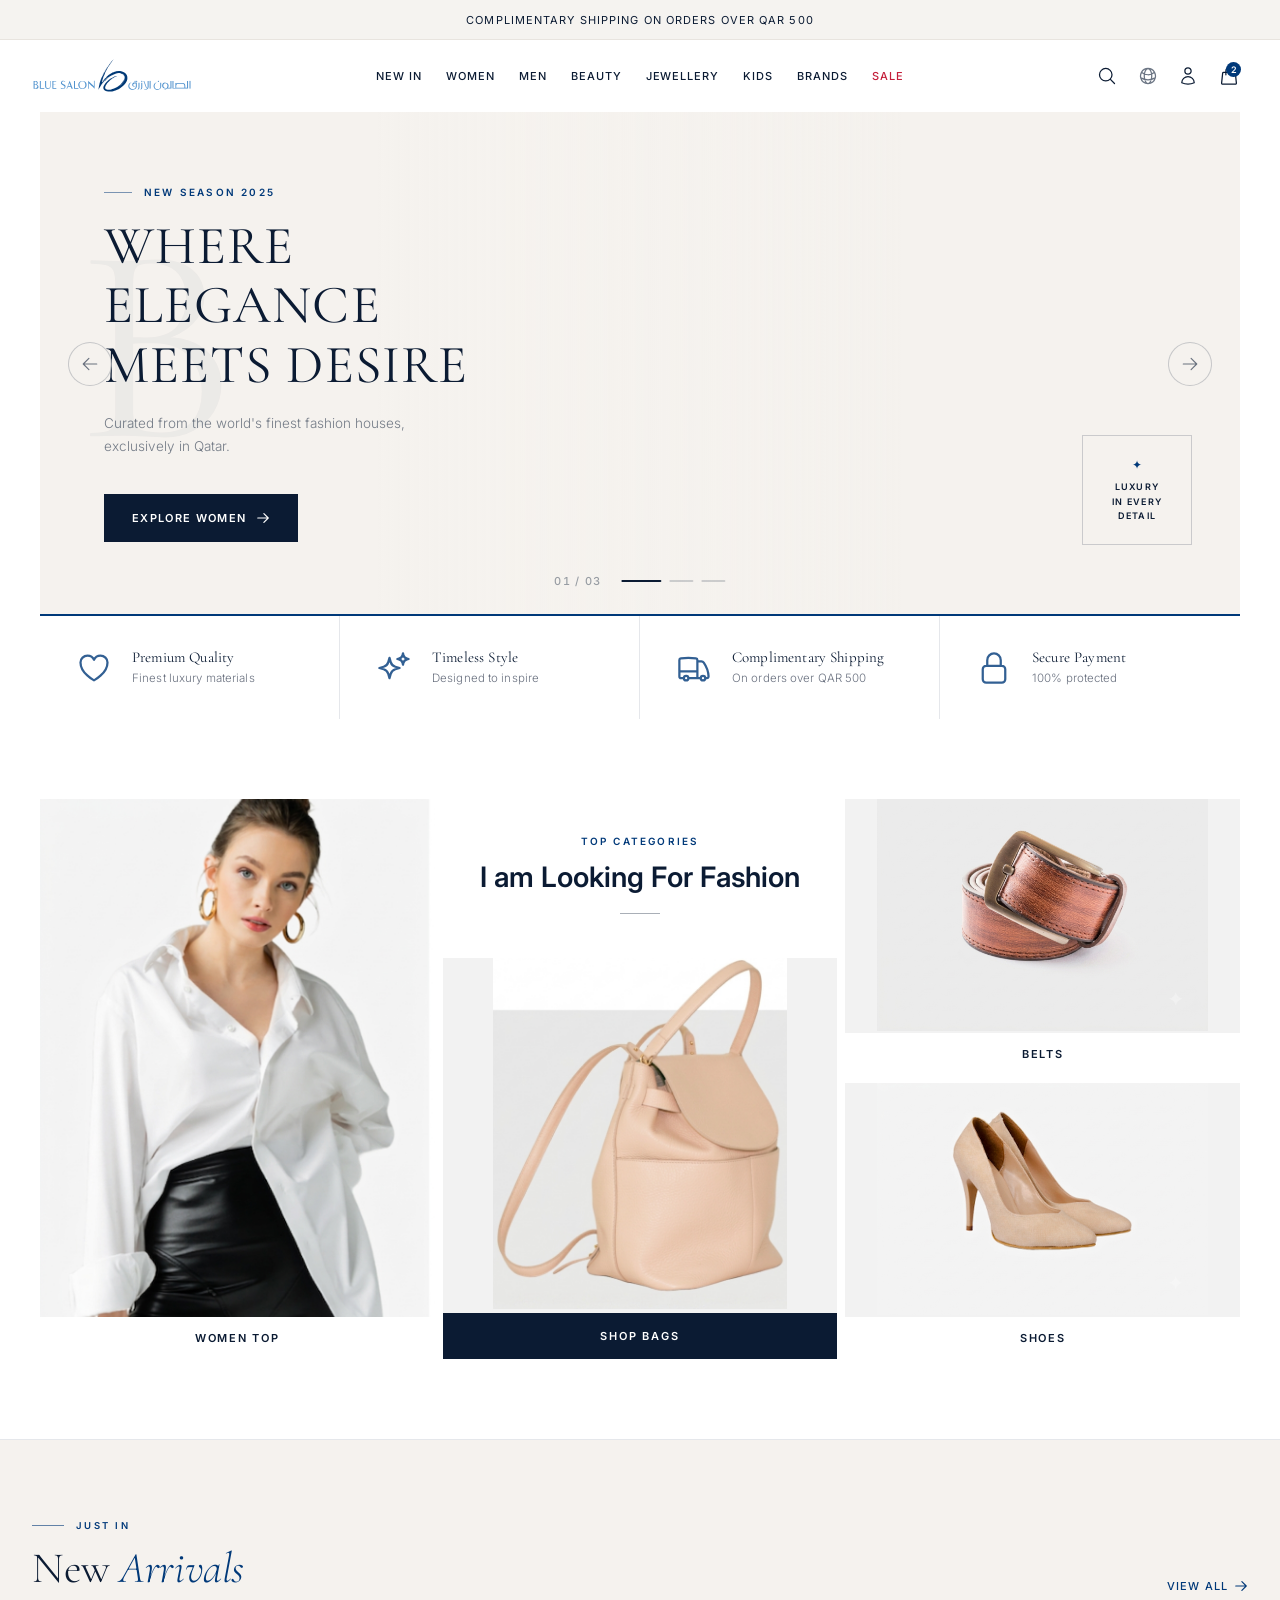
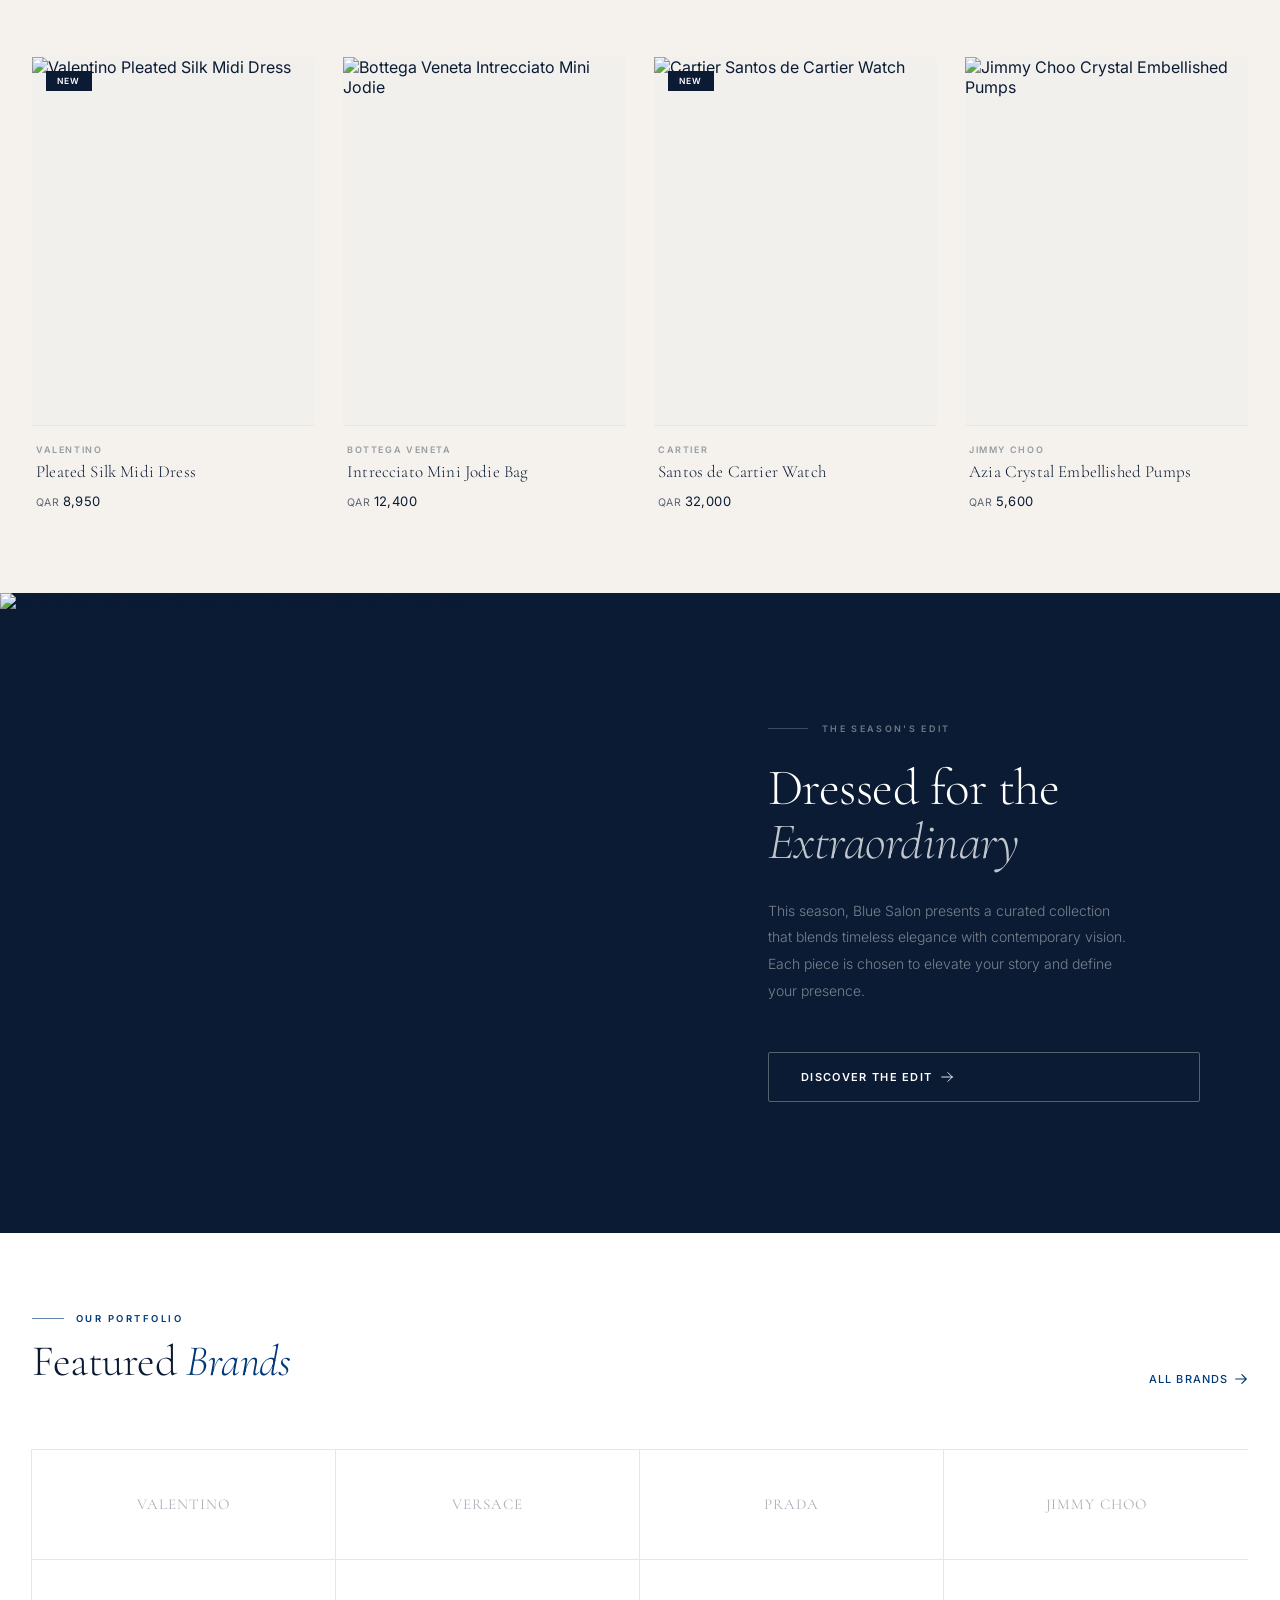
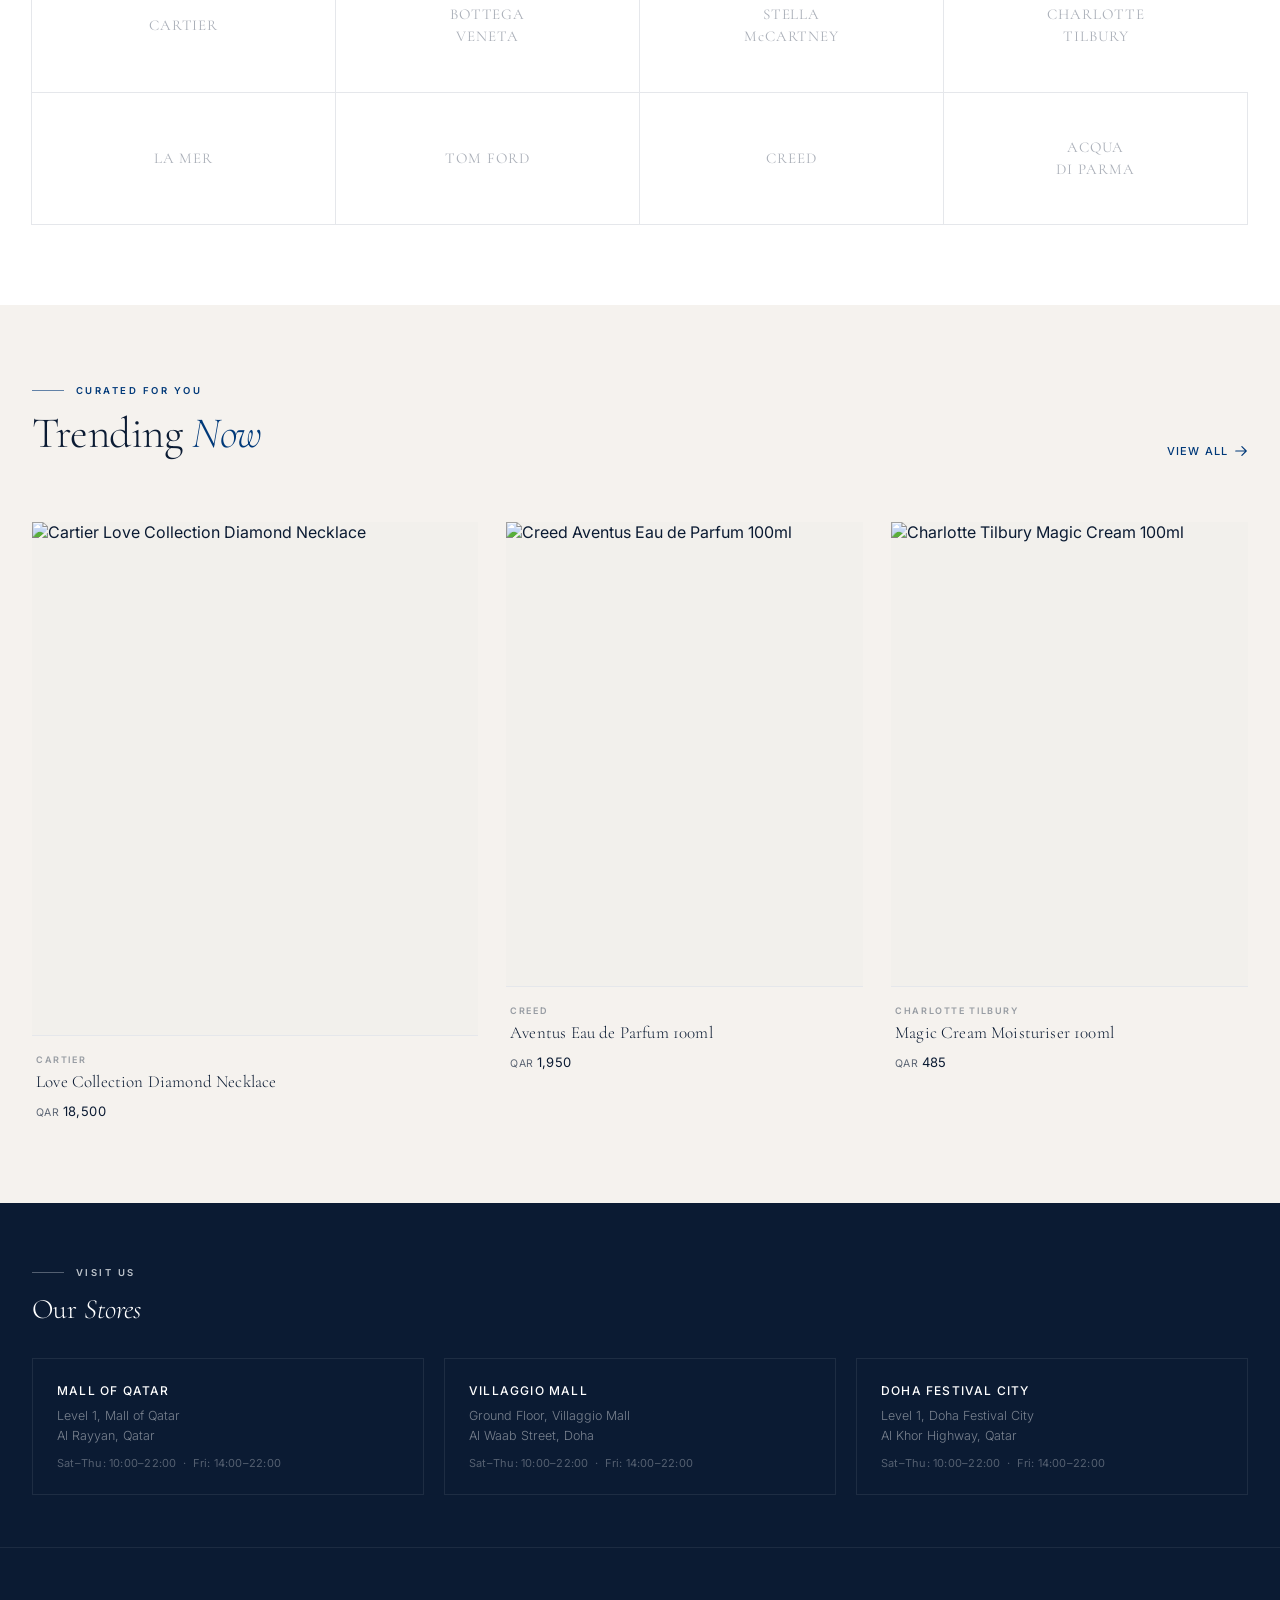
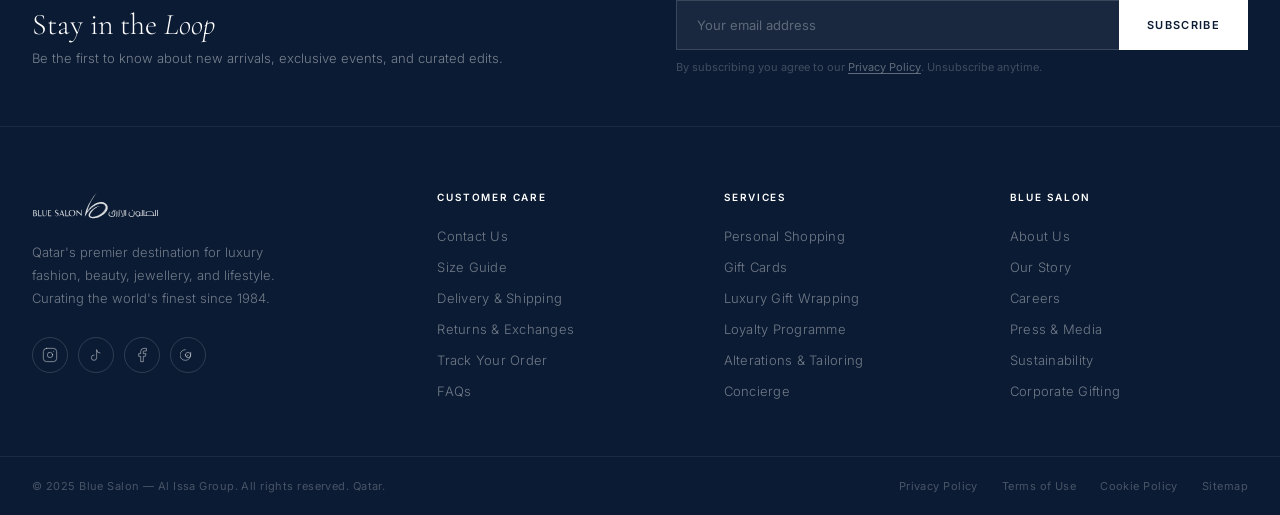
==== index.html @ 3d267773 "Update" ====
<!DOCTYPE html>
<html lang="en" dir="ltr">
<head>
    <meta charset="UTF-8">
    <meta name="viewport" content="width=device-width, initial-scale=1.0">
    <title>Blue Salon — Qatar's Premier Luxury Fashion & Beauty Destination</title>
    <meta name="description" content="Discover the finest in luxury fashion, beauty, jewellery and lifestyle. Qatar's premier luxury retail destination.">

    <link rel="preconnect" href="https://fonts.googleapis.com">
    <link rel="preconnect" href="https://fonts.gstatic.com" crossorigin>
    <link href="https://fonts.googleapis.com/css2?family=Cormorant+Garamond:ital,wght@0,300;0,400;0,500;0,600;1,300;1,400;1,500&family=Inter:wght@300;400;500;600&display=swap" rel="stylesheet">

    <link rel="stylesheet" href="styles.css">
</head>
<body>

<!-- ============================================================
     SEARCH OVERLAY
============================================================ -->
<div class="search-overlay" id="searchOverlay" role="dialog" aria-modal="true" aria-label="Search">
    <div class="search-container">
        <div class="search-input-wrap">
            <svg xmlns="http://www.w3.org/2000/svg" fill="none" viewBox="0 0 24 24" stroke="currentColor" aria-hidden="true">
                <path stroke-linecap="round" stroke-linejoin="round" stroke-width="1.5" d="M21 21l-5.197-5.197m0 0A7.5 7.5 0 105.196 5.196a7.5 7.5 0 0010.607 10.607z"/>
            </svg>
            <input type="search" class="search-input" placeholder="Search brands, products, categories…" aria-label="Search">
            <button class="search-close" onclick="toggleSearch()" aria-label="Close search">
                <svg xmlns="http://www.w3.org/2000/svg" fill="none" viewBox="0 0 24 24" stroke="currentColor" width="20" height="20">
                    <path stroke-linecap="round" stroke-linejoin="round" stroke-width="1.5" d="M6 18L18 6M6 6l12 12"/>
                </svg>
            </button>
        </div>
        <div class="search-trending">
            <h4>Trending Searches</h4>
            <div class="search-tags">
                <button class="search-tag">Valentino</button>
                <button class="search-tag">Summer Dresses</button>
                <button class="search-tag">Gold Jewellery</button>
                <button class="search-tag">Perfumes</button>
                <button class="search-tag">Designer Bags</button>
                <button class="search-tag">New Arrivals</button>
                <button class="search-tag">Charlotte Tilbury</button>
            </div>
        </div>
    </div>
</div>

<!-- ============================================================
     SCROLL TO TOP
============================================================ -->
<button class="scroll-top" id="scrollTop" onclick="window.scrollTo({top:0,behavior:'smooth'})" aria-label="Scroll to top">
    <svg xmlns="http://www.w3.org/2000/svg" fill="none" viewBox="0 0 24 24" stroke="currentColor" width="18" height="18" stroke-width="2">
        <path stroke-linecap="round" stroke-linejoin="round" d="M4.5 10.5L12 3m0 0l7.5 7.5M12 3v18"/>
    </svg>
</button>

<!-- ============================================================
     ANNOUNCEMENT BAR
============================================================ -->
<div class="announcement-bar" role="banner">
    <div class="ann-slider" aria-live="polite">
        <span class="ann-slide ann-slide--active">Complimentary Shipping on Orders Over QAR 500</span>
        <span class="ann-slide">New Season Arrivals Now In Store</span>
        <span class="ann-slide">Visit Us at Mall of Qatar &amp; Villaggio</span>
        <span class="ann-slide">Exclusive Members Earn Double Points This Week</span>
    </div>
</div>

<!-- ============================================================
     HEADER
============================================================ -->
<header class="site-header" id="siteHeader" role="banner">
    <div class="header-inner">

        <!-- Logo -->
        <div class="header-logo">
            <a href="/" aria-label="Blue Salon — Home">
                <img src="assets/blue-salon-logo-horizontal-01.svg" alt="Blue Salon" width="160" height="38">
            </a>
        </div>

        <!-- Primary Navigation -->
        <nav class="header-nav" role="navigation" aria-label="Main navigation">
            <ul class="nav-list">
                <li class="nav-item" data-mega="newin">
                    <a href="#" class="nav-link" aria-haspopup="true" aria-expanded="false">New In</a>
                </li>
                <li class="nav-item" data-mega="women">
                    <a href="#" class="nav-link" aria-haspopup="true" aria-expanded="false">Women</a>
                </li>
                <li class="nav-item" data-mega="men">
                    <a href="#" class="nav-link" aria-haspopup="true" aria-expanded="false">Men</a>
                </li>
                <li class="nav-item" data-mega="beauty">
                    <a href="#" class="nav-link" aria-haspopup="true" aria-expanded="false">Beauty</a>
                </li>
                <li class="nav-item" data-mega="jewellery">
                    <a href="#" class="nav-link" aria-haspopup="true" aria-expanded="false">Jewellery</a>
                </li>
                <li class="nav-item">
                    <a href="#" class="nav-link">Kids</a>
                </li>
                <li class="nav-item" data-mega="brands">
                    <a href="#" class="nav-link" aria-haspopup="true" aria-expanded="false">Brands</a>
                </li>
                <li class="nav-item">
                    <a href="#" class="nav-link nav-link--sale">Sale</a>
                </li>
            </ul>
        </nav>

        <!-- Header Actions -->
        <div class="header-actions">
            <button class="action-btn" onclick="toggleSearch()" aria-label="Search">
                <svg xmlns="http://www.w3.org/2000/svg" fill="none" viewBox="0 0 24 24" stroke="currentColor"><path stroke-linecap="round" stroke-linejoin="round" stroke-width="1.5" d="M21 21l-5.197-5.197m0 0A7.5 7.5 0 105.196 5.196a7.5 7.5 0 0010.607 10.607z"/></svg>
            </button>
            <div class="header-lang" id="headerLang" role="navigation" aria-label="Language and region">
                <button class="header-lang-trigger" aria-haspopup="true" aria-expanded="false" aria-label="Select language and region">
                    <svg xmlns="http://www.w3.org/2000/svg" fill="none" viewBox="0 0 24 24" stroke="currentColor" width="20" height="20"><path stroke-linecap="round" stroke-linejoin="round" stroke-width="1.5" d="M12 21a9.004 9.004 0 008.716-6.747M12 21a9.004 9.004 0 01-8.716-6.747M12 21c2.485 0 4.5-4.03 4.5-9S14.485 3 12 3m0 18c-2.485 0-4.5-4.03-4.5-9S9.515 3 12 3m0 0a8.997 8.997 0 017.843 4.582M12 3a8.997 8.997 0 00-7.843 4.582m15.686 0A11.953 11.953 0 0112 10.5c-2.998 0-5.74-1.1-7.843-2.918m15.686 0A8.959 8.959 0 0121 12c0 .778-.099 1.533-.284 2.253m0 0A17.919 17.919 0 0112 16.5a17.92 17.92 0 01-8.716-2.247m0 0A9.015 9.015 0 013 12c0-1.605.42-3.113 1.157-4.418"/></svg>
                </button>
                <div class="lang-dropdown" role="dialog" aria-label="Select country and language">
                    <ul class="lang-country-list">
                        <li><button class="lang-country-btn" data-country="ae">
                            <span class="lang-flag">🇦🇪</span> United Arab Emirates
                        </button></li>
                        <li><button class="lang-country-btn" data-country="sa">
                            <span class="lang-flag">🇸🇦</span> Saudi Arabia
                        </button></li>
                        <li><button class="lang-country-btn" data-country="bh">
                            <span class="lang-flag">🇧🇭</span> Bahrain
                        </button></li>
                        <li><button class="lang-country-btn" data-country="eg">
                            <span class="lang-flag">🇪🇬</span> Egypt
                        </button></li>
                        <li><button class="lang-country-btn" data-country="kw">
                            <span class="lang-flag">🇰🇼</span> Kuwait
                        </button></li>
                        <li><button class="lang-country-btn lang-country-btn--active" data-country="qa">
                            <span class="lang-flag">🇶🇦</span> Qatar
                        </button></li>
                        <li><button class="lang-country-btn" data-country="om">
                            <span class="lang-flag">🇴🇲</span> Oman
                        </button></li>
                    </ul>
                    <div class="lang-toggle-row">
                        <button class="lang-toggle-btn lang-toggle-btn--active" data-lang="en" aria-pressed="true">English</button>
                        <button class="lang-toggle-btn" data-lang="ar" aria-pressed="false">العربية</button>
                    </div>
                </div>
            </div>
            <a href="#" class="action-btn" aria-label="My Account">
                <svg xmlns="http://www.w3.org/2000/svg" fill="none" viewBox="0 0 24 24" stroke="currentColor"><path stroke-linecap="round" stroke-linejoin="round" stroke-width="1.5" d="M15.75 6a3.75 3.75 0 11-7.5 0 3.75 3.75 0 017.5 0zM4.501 20.118a7.5 7.5 0 0114.998 0A17.933 17.933 0 0112 21.75c-2.676 0-5.216-.584-7.499-1.632z"/></svg>
            </a>
            <a href="#" class="action-btn action-btn--cart" aria-label="Shopping Bag — 2 items">
                <svg xmlns="http://www.w3.org/2000/svg" fill="none" viewBox="0 0 24 24" stroke="currentColor"><path stroke-linecap="round" stroke-linejoin="round" stroke-width="1.5" d="M15.75 10.5V6a3.75 3.75 0 10-7.5 0v4.5m11.356-1.993l1.263 12c.07.665-.45 1.243-1.119 1.243H4.25a1.125 1.125 0 01-1.12-1.243l1.264-12A1.125 1.125 0 015.513 7.5h12.974c.576 0 1.059.435 1.119 1.007z"/></svg>
                <span class="cart-badge" aria-hidden="true">2</span>
            </a>
            <button class="mobile-menu-btn" id="mobileMenuBtn" aria-label="Open menu" aria-expanded="false">
                <span></span><span></span><span></span>
            </button>
        </div>

    </div><!-- /header-inner -->

    <!-- ================================================================
         FULL-WIDTH MEGA PANELS  (direct children of header)
    ================================================================ -->

    <!-- ── NEW IN ──────────────────────────────────────────────────── -->
    <div class="fw-mega" id="mega-newin" role="region" aria-label="New In">
        <div class="fw-mega-inner">
            <div class="fw-mega-tabs">
                <button class="fw-tab fw-tab--active" data-panel="newin-newarrivals">New Arrivals</button>
                <button class="fw-tab" data-panel="newin-trending">Trending Now</button>
            </div>
            <div class="fw-mega-body">
                <div class="fw-panel fw-panel--active" id="newin-newarrivals">
                    <div class="fw-cat-grid">
                        <a href="#" class="fw-cat-tile">
                            <div class="fw-cat-img"><img src="https://images.unsplash.com/photo-1572804013309-59a88b7e92f1?w=200&q=80" alt="Clothing" loading="lazy"></div>
                            <span>Clothing</span>
                        </a>
                        <a href="#" class="fw-cat-tile">
                            <div class="fw-cat-img"><img src="https://images.unsplash.com/photo-1549298916-b41d501d3772?w=200&q=80" alt="Shoes" loading="lazy"></div>
                            <span>Shoes &amp; Heels</span>
                        </a>
                        <a href="#" class="fw-cat-tile">
                            <div class="fw-cat-img"><img src="https://images.unsplash.com/photo-1548036328-c9fa89d128fa?w=200&q=80" alt="Bags" loading="lazy"></div>
                            <span>Bags</span>
                        </a>
                        <a href="#" class="fw-cat-tile">
                            <div class="fw-cat-img"><img src="https://images.unsplash.com/photo-1596462502278-27bfdc403348?w=200&q=80" alt="Beauty" loading="lazy"></div>
                            <span>Beauty</span>
                        </a>
                        <a href="#" class="fw-cat-tile">
                            <div class="fw-cat-img"><img src="https://images.unsplash.com/photo-1515562141207-7a88fb7ce338?w=200&q=80" alt="Jewellery" loading="lazy"></div>
                            <span>Jewellery</span>
                        </a>
                        <a href="#" class="fw-cat-tile">
                            <div class="fw-cat-img"><img src="https://images.unsplash.com/photo-1563170351-be82bc888aa4?w=200&q=80" alt="Fragrance" loading="lazy"></div>
                            <span>Fragrance</span>
                        </a>
                    </div>
                    <div class="fw-editorial">
                        <a href="#" class="fw-edit-card">
                            <img src="https://images.unsplash.com/photo-1490481651871-ab68de25d43d?w=600&q=80" alt="New Season" loading="lazy">
                            <div class="fw-edit-overlay">
                                <p class="fw-edit-label">New Season</p>
                                <p class="fw-edit-sub">Explore the latest arrivals</p>
                            </div>
                        </a>
                    </div>
                </div>
                <div class="fw-panel" id="newin-trending">
                    <div class="fw-links-grid">
                        <div class="fw-links-col">
                            <h5 class="fw-links-heading">Trending Now</h5>
                            <ul>
                                <li><a href="#">Resort 2025 Edit</a></li>
                                <li><a href="#">Editor's Picks</a></li>
                                <li><a href="#">Best Sellers</a></li>
                                <li><a href="#">Staff Favourites</a></li>
                                <li><a href="#">Gift Ideas</a></li>
                            </ul>
                        </div>
                    </div>
                    <div class="fw-editorial">
                        <a href="#" class="fw-edit-card">
                            <img src="https://images.unsplash.com/photo-1483985988355-763728e1935b?w=600&q=80" alt="Trending" loading="lazy">
                            <div class="fw-edit-overlay">
                                <p class="fw-edit-label">Summer Edit</p>
                                <p class="fw-edit-sub">Shop trending looks</p>
                            </div>
                        </a>
                    </div>
                </div>
            </div>
        </div>
    </div>

    <!-- ── WOMEN ────────────────────────────────────────────────────── -->
    <div class="fw-mega" id="mega-women" role="region" aria-label="Women">
        <div class="fw-mega-inner">
            <div class="fw-mega-tabs">
                <button class="fw-tab fw-tab--active" data-panel="women-clothing">Clothing</button>
                <button class="fw-tab" data-panel="women-shoes">Shoes</button>
                <button class="fw-tab" data-panel="women-bags">Bags</button>
                <button class="fw-tab" data-panel="women-jewellery">Jewellery</button>
                <button class="fw-tab" data-panel="women-accessories">Accessories</button>
                <button class="fw-tab" data-panel="women-modest">Modest Wear</button>
            </div>
            <div class="fw-mega-body">

                <!-- Clothing -->
                <div class="fw-panel fw-panel--active" id="women-clothing">
                    <div class="fw-cat-grid">
                        <a href="#" class="fw-cat-tile">
                            <div class="fw-cat-img"><img src="https://images.unsplash.com/photo-1572804013309-59a88b7e92f1?w=200&q=80" alt="Dresses" loading="lazy"></div>
                            <span>Dresses</span>
                        </a>
                        <a href="#" class="fw-cat-tile">
                            <div class="fw-cat-img"><img src="https://images.unsplash.com/photo-1594938298603-c8148c4b4086?w=200&q=80" alt="Tops" loading="lazy"></div>
                            <span>Tops &amp; Blouses</span>
                        </a>
                        <a href="#" class="fw-cat-tile">
                            <div class="fw-cat-img"><img src="https://images.unsplash.com/photo-1624378439575-d8705ad7ae80?w=200&q=80" alt="Trousers" loading="lazy"></div>
                            <span>Trousers &amp; Jeans</span>
                        </a>
                        <a href="#" class="fw-cat-tile">
                            <div class="fw-cat-img"><img src="https://images.unsplash.com/photo-1434389677669-e08b4cac3105?w=200&q=80" alt="Knitwear" loading="lazy"></div>
                            <span>Knitwear</span>
                        </a>
                        <a href="#" class="fw-cat-tile">
                            <div class="fw-cat-img"><img src="https://images.unsplash.com/photo-1544022613-e87ca75a784a?w=200&q=80" alt="Outerwear" loading="lazy"></div>
                            <span>Outerwear &amp; Coats</span>
                        </a>
                        <a href="#" class="fw-cat-tile">
                            <div class="fw-cat-img"><img src="https://images.unsplash.com/photo-1490481651871-ab68de25d43d?w=200&q=80" alt="Suits" loading="lazy"></div>
                            <span>Suits &amp; Co-ords</span>
                        </a>
                        <a href="#" class="fw-cat-tile">
                            <div class="fw-cat-img"><img src="https://images.unsplash.com/photo-1583744946564-b52ac1c389c8?w=200&q=80" alt="Swimwear" loading="lazy"></div>
                            <span>Swimwear</span>
                        </a>
                        <a href="#" class="fw-cat-tile fw-cat-tile--all">
                            <div class="fw-cat-img fw-cat-img--all">
                                <svg xmlns="http://www.w3.org/2000/svg" fill="none" viewBox="0 0 24 24" stroke="currentColor" width="22" height="22" stroke-width="1.5"><path stroke-linecap="round" stroke-linejoin="round" d="M13.5 4.5L21 12m0 0l-7.5 7.5M21 12H3"/></svg>
                            </div>
                            <span>View All Clothing</span>
                        </a>
                    </div>
                    <div class="fw-editorial">
                        <a href="#" class="fw-edit-card">
                            <img src="https://images.unsplash.com/photo-1469334031218-e382a71b716b?w=600&q=80" alt="Women's Edit" loading="lazy">
                            <div class="fw-edit-overlay">
                                <p class="fw-edit-label">Women's Edit</p>
                                <p class="fw-edit-sub">The season's must-haves</p>
                            </div>
                        </a>
                    </div>
                </div>

                <!-- Shoes -->
                <div class="fw-panel" id="women-shoes">
                    <div class="fw-cat-grid">
                        <a href="#" class="fw-cat-tile">
                            <div class="fw-cat-img"><img src="https://images.unsplash.com/photo-1543163521-1bf539c55dd2?w=200&q=80" alt="Heels" loading="lazy"></div>
                            <span>Heels &amp; Pumps</span>
                        </a>
                        <a href="#" class="fw-cat-tile">
                            <div class="fw-cat-img"><img src="https://images.unsplash.com/photo-1549298916-b41d501d3772?w=200&q=80" alt="Trainers" loading="lazy"></div>
                            <span>Trainers</span>
                        </a>
                        <a href="#" class="fw-cat-tile">
                            <div class="fw-cat-img"><img src="https://images.unsplash.com/photo-1603808033192-082d6919d3e1?w=200&q=80" alt="Flats" loading="lazy"></div>
                            <span>Flats &amp; Loafers</span>
                        </a>
                        <a href="#" class="fw-cat-tile">
                            <div class="fw-cat-img"><img src="https://images.unsplash.com/photo-1551107696-a4b0c5a0d9a2?w=200&q=80" alt="Boots" loading="lazy"></div>
                            <span>Boots</span>
                        </a>
                        <a href="#" class="fw-cat-tile">
                            <div class="fw-cat-img"><img src="https://images.unsplash.com/photo-1515347619252-60a4bf4fff4f?w=200&q=80" alt="Sandals" loading="lazy"></div>
                            <span>Sandals &amp; Mules</span>
                        </a>
                        <a href="#" class="fw-cat-tile fw-cat-tile--all">
                            <div class="fw-cat-img fw-cat-img--all">
                                <svg xmlns="http://www.w3.org/2000/svg" fill="none" viewBox="0 0 24 24" stroke="currentColor" width="22" height="22" stroke-width="1.5"><path stroke-linecap="round" stroke-linejoin="round" d="M13.5 4.5L21 12m0 0l-7.5 7.5M21 12H3"/></svg>
                            </div>
                            <span>View All Shoes</span>
                        </a>
                    </div>
                    <div class="fw-editorial">
                        <a href="#" class="fw-edit-card">
                            <img src="https://images.unsplash.com/photo-1543163521-1bf539c55dd2?w=600&q=80" alt="Shoes Edit" loading="lazy">
                            <div class="fw-edit-overlay">
                                <p class="fw-edit-label">Shoes &amp; Heels</p>
                                <p class="fw-edit-sub">Step into luxury</p>
                            </div>
                        </a>
                    </div>
                </div>

                <!-- Bags -->
                <div class="fw-panel" id="women-bags">
                    <div class="fw-cat-grid">
                        <a href="#" class="fw-cat-tile">
                            <div class="fw-cat-img"><img src="https://images.unsplash.com/photo-1548036328-c9fa89d128fa?w=200&q=80" alt="Handbags" loading="lazy"></div>
                            <span>Handbags</span>
                        </a>
                        <a href="#" class="fw-cat-tile">
                            <div class="fw-cat-img"><img src="https://images.unsplash.com/photo-1584917865442-de89df76afd3?w=200&q=80" alt="Clutches" loading="lazy"></div>
                            <span>Clutches &amp; Mini Bags</span>
                        </a>
                        <a href="#" class="fw-cat-tile">
                            <div class="fw-cat-img"><img src="https://images.unsplash.com/photo-1491637639811-60e2756cc1c7?w=200&q=80" alt="Totes" loading="lazy"></div>
                            <span>Totes &amp; Shoppers</span>
                        </a>
                        <a href="#" class="fw-cat-tile">
                            <div class="fw-cat-img"><img src="https://images.unsplash.com/photo-1566150905458-1bf1fc113f0d?w=200&q=80" alt="Crossbody" loading="lazy"></div>
                            <span>Crossbody Bags</span>
                        </a>
                        <a href="#" class="fw-cat-tile">
                            <div class="fw-cat-img"><img src="https://images.unsplash.com/photo-1553062407-98eeb64c6a62?w=200&q=80" alt="Backpacks" loading="lazy"></div>
                            <span>Backpacks</span>
                        </a>
                        <a href="#" class="fw-cat-tile fw-cat-tile--all">
                            <div class="fw-cat-img fw-cat-img--all">
                                <svg xmlns="http://www.w3.org/2000/svg" fill="none" viewBox="0 0 24 24" stroke="currentColor" width="22" height="22" stroke-width="1.5"><path stroke-linecap="round" stroke-linejoin="round" d="M13.5 4.5L21 12m0 0l-7.5 7.5M21 12H3"/></svg>
                            </div>
                            <span>View All Bags</span>
                        </a>
                    </div>
                    <div class="fw-editorial">
                        <a href="#" class="fw-edit-card">
                            <img src="https://images.unsplash.com/photo-1548036328-c9fa89d128fa?w=600&q=80" alt="Bags Edit" loading="lazy">
                            <div class="fw-edit-overlay">
                                <p class="fw-edit-label">Bags &amp; Handbags</p>
                                <p class="fw-edit-sub">The season's iconic pieces</p>
                            </div>
                        </a>
                    </div>
                </div>

                <!-- Jewellery -->
                <div class="fw-panel" id="women-jewellery">
                    <div class="fw-cat-grid">
                        <a href="#" class="fw-cat-tile">
                            <div class="fw-cat-img"><img src="https://images.unsplash.com/photo-1515562141207-7a88fb7ce338?w=200&q=80" alt="Necklaces" loading="lazy"></div>
                            <span>Necklaces</span>
                        </a>
                        <a href="#" class="fw-cat-tile">
                            <div class="fw-cat-img"><img src="https://images.unsplash.com/photo-1603561591411-07134e71a2a9?w=200&q=80" alt="Rings" loading="lazy"></div>
                            <span>Rings</span>
                        </a>
                        <a href="#" class="fw-cat-tile">
                            <div class="fw-cat-img"><img src="https://images.unsplash.com/photo-1611085583191-a3b181a88552?w=200&q=80" alt="Earrings" loading="lazy"></div>
                            <span>Earrings</span>
                        </a>
                        <a href="#" class="fw-cat-tile">
                            <div class="fw-cat-img"><img src="https://images.unsplash.com/photo-1573408301185-9519f94816f4?w=200&q=80" alt="Bracelets" loading="lazy"></div>
                            <span>Bracelets &amp; Bangles</span>
                        </a>
                        <a href="#" class="fw-cat-tile">
                            <div class="fw-cat-img"><img src="https://images.unsplash.com/photo-1523293182086-7651a899d37f?w=200&q=80" alt="Watches" loading="lazy"></div>
                            <span>Watches</span>
                        </a>
                        <a href="#" class="fw-cat-tile fw-cat-tile--all">
                            <div class="fw-cat-img fw-cat-img--all">
                                <svg xmlns="http://www.w3.org/2000/svg" fill="none" viewBox="0 0 24 24" stroke="currentColor" width="22" height="22" stroke-width="1.5"><path stroke-linecap="round" stroke-linejoin="round" d="M13.5 4.5L21 12m0 0l-7.5 7.5M21 12H3"/></svg>
                            </div>
                            <span>View All Jewellery</span>
                        </a>
                    </div>
                    <div class="fw-editorial">
                        <a href="#" class="fw-edit-card">
                            <img src="https://images.unsplash.com/photo-1515562141207-7a88fb7ce338?w=600&q=80" alt="Jewellery Edit" loading="lazy">
                            <div class="fw-edit-overlay">
                                <p class="fw-edit-label">Fine Jewellery</p>
                                <p class="fw-edit-sub">Crafted for the extraordinary</p>
                            </div>
                        </a>
                    </div>
                </div>

                <!-- Accessories -->
                <div class="fw-panel" id="women-accessories">
                    <div class="fw-cat-grid">
                        <a href="#" class="fw-cat-tile">
                            <div class="fw-cat-img"><img src="https://images.unsplash.com/photo-1572635196237-14b3f281503f?w=200&q=80" alt="Sunglasses" loading="lazy"></div>
                            <span>Sunglasses</span>
                        </a>
                        <a href="#" class="fw-cat-tile">
                            <div class="fw-cat-img"><img src="https://images.unsplash.com/photo-1520903920243-00d872a2d1c9?w=200&q=80" alt="Scarves" loading="lazy"></div>
                            <span>Scarves &amp; Wraps</span>
                        </a>
                        <a href="#" class="fw-cat-tile">
                            <div class="fw-cat-img"><img src="https://images.unsplash.com/photo-1553062407-98eeb64c6a62?w=200&q=80" alt="Belts" loading="lazy"></div>
                            <span>Belts</span>
                        </a>
                        <a href="#" class="fw-cat-tile">
                            <div class="fw-cat-img"><img src="https://images.unsplash.com/photo-1563013544-824ae1b704d3?w=200&q=80" alt="Hats" loading="lazy"></div>
                            <span>Hats &amp; Hair</span>
                        </a>
                    </div>
                    <div class="fw-editorial">
                        <a href="#" class="fw-edit-card">
                            <img src="https://images.unsplash.com/photo-1483985988355-763728e1935b?w=600&q=80" alt="Accessories Edit" loading="lazy">
                            <div class="fw-edit-overlay">
                                <p class="fw-edit-label">Accessories</p>
                                <p class="fw-edit-sub">The finishing touch</p>
                            </div>
                        </a>
                    </div>
                </div>

                <!-- Modest Wear -->
                <div class="fw-panel" id="women-modest">
                    <div class="fw-cat-grid">
                        <a href="#" class="fw-cat-tile">
                            <div class="fw-cat-img"><img src="https://images.unsplash.com/photo-1617019114583-affb34d1b3cd?w=200&q=80" alt="Abayas" loading="lazy"></div>
                            <span>Abayas</span>
                        </a>
                        <a href="#" class="fw-cat-tile">
                            <div class="fw-cat-img"><img src="https://images.unsplash.com/photo-1490481651871-ab68de25d43d?w=200&q=80" alt="Modest Dresses" loading="lazy"></div>
                            <span>Modest Dresses</span>
                        </a>
                        <a href="#" class="fw-cat-tile">
                            <div class="fw-cat-img"><img src="https://images.unsplash.com/photo-1572804013309-59a88b7e92f1?w=200&q=80" alt="Maxi Skirts" loading="lazy"></div>
                            <span>Maxi Skirts</span>
                        </a>
                        <a href="#" class="fw-cat-tile">
                            <div class="fw-cat-img"><img src="https://images.unsplash.com/photo-1434389677669-e08b4cac3105?w=200&q=80" alt="Cover-Ups" loading="lazy"></div>
                            <span>Cover-Ups &amp; Kaftans</span>
                        </a>
                    </div>
                    <div class="fw-editorial">
                        <a href="#" class="fw-edit-card">
                            <img src="https://images.unsplash.com/photo-1469334031218-e382a71b716b?w=600&q=80" alt="Modest Edit" loading="lazy">
                            <div class="fw-edit-overlay">
                                <p class="fw-edit-label">Modest Wear</p>
                                <p class="fw-edit-sub">Elegance, reimagined</p>
                            </div>
                        </a>
                    </div>
                </div>

            </div><!-- /fw-mega-body -->
        </div>
    </div>

    <!-- ── MEN ──────────────────────────────────────────────────────── -->
    <div class="fw-mega" id="mega-men" role="region" aria-label="Men">
        <div class="fw-mega-inner">
            <div class="fw-mega-tabs">
                <button class="fw-tab fw-tab--active" data-panel="men-clothing">Clothing</button>
                <button class="fw-tab" data-panel="men-shoes">Shoes</button>
                <button class="fw-tab" data-panel="men-bags">Bags</button>
                <button class="fw-tab" data-panel="men-accessories">Accessories</button>
            </div>
            <div class="fw-mega-body">
                <div class="fw-panel fw-panel--active" id="men-clothing">
                    <div class="fw-cat-grid">
                        <a href="#" class="fw-cat-tile">
                            <div class="fw-cat-img"><img src="https://images.unsplash.com/photo-1507003211169-0a1dd7228f2d?w=200&q=80" alt="Suits" loading="lazy"></div>
                            <span>Suits &amp; Blazers</span>
                        </a>
                        <a href="#" class="fw-cat-tile">
                            <div class="fw-cat-img"><img src="https://images.unsplash.com/photo-1594938298603-c8148c4b4086?w=200&q=80" alt="Shirts" loading="lazy"></div>
                            <span>Shirts &amp; Polos</span>
                        </a>
                        <a href="#" class="fw-cat-tile">
                            <div class="fw-cat-img"><img src="https://images.unsplash.com/photo-1489987707025-afc232f7ea0f?w=200&q=80" alt="T-Shirts" loading="lazy"></div>
                            <span>T-Shirts</span>
                        </a>
                        <a href="#" class="fw-cat-tile">
                            <div class="fw-cat-img"><img src="https://images.unsplash.com/photo-1624378439575-d8705ad7ae80?w=200&q=80" alt="Trousers" loading="lazy"></div>
                            <span>Trousers &amp; Jeans</span>
                        </a>
                        <a href="#" class="fw-cat-tile">
                            <div class="fw-cat-img"><img src="https://images.unsplash.com/photo-1434389677669-e08b4cac3105?w=200&q=80" alt="Knitwear" loading="lazy"></div>
                            <span>Knitwear</span>
                        </a>
                        <a href="#" class="fw-cat-tile">
                            <div class="fw-cat-img"><img src="https://images.unsplash.com/photo-1544022613-e87ca75a784a?w=200&q=80" alt="Outerwear" loading="lazy"></div>
                            <span>Outerwear</span>
                        </a>
                        <a href="#" class="fw-cat-tile fw-cat-tile--all">
                            <div class="fw-cat-img fw-cat-img--all">
                                <svg xmlns="http://www.w3.org/2000/svg" fill="none" viewBox="0 0 24 24" stroke="currentColor" width="22" height="22" stroke-width="1.5"><path stroke-linecap="round" stroke-linejoin="round" d="M13.5 4.5L21 12m0 0l-7.5 7.5M21 12H3"/></svg>
                            </div>
                            <span>View All</span>
                        </a>
                    </div>
                    <div class="fw-editorial">
                        <a href="#" class="fw-edit-card">
                            <img src="https://images.unsplash.com/photo-1487222477894-8943e31ef7b2?w=600&q=80" alt="Men's Edit" loading="lazy">
                            <div class="fw-edit-overlay">
                                <p class="fw-edit-label">Men's Edit</p>
                                <p class="fw-edit-sub">Refined. Confident. Curated.</p>
                            </div>
                        </a>
                    </div>
                </div>
                <div class="fw-panel" id="men-shoes">
                    <div class="fw-cat-grid">
                        <a href="#" class="fw-cat-tile">
                            <div class="fw-cat-img"><img src="https://images.unsplash.com/photo-1542291026-7eec264c27ff?w=200&q=80" alt="Trainers" loading="lazy"></div>
                            <span>Trainers</span>
                        </a>
                        <a href="#" class="fw-cat-tile">
                            <div class="fw-cat-img"><img src="https://images.unsplash.com/photo-1533867617858-e7b97e060509?w=200&q=80" alt="Oxford" loading="lazy"></div>
                            <span>Oxford &amp; Derbies</span>
                        </a>
                        <a href="#" class="fw-cat-tile">
                            <div class="fw-cat-img"><img src="https://images.unsplash.com/photo-1549298916-b41d501d3772?w=200&q=80" alt="Loafers" loading="lazy"></div>
                            <span>Loafers</span>
                        </a>
                        <a href="#" class="fw-cat-tile">
                            <div class="fw-cat-img"><img src="https://images.unsplash.com/photo-1551107696-a4b0c5a0d9a2?w=200&q=80" alt="Boots" loading="lazy"></div>
                            <span>Boots</span>
                        </a>
                    </div>
                    <div class="fw-editorial">
                        <a href="#" class="fw-edit-card">
                            <img src="https://images.unsplash.com/photo-1542291026-7eec264c27ff?w=600&q=80" alt="Men Shoes" loading="lazy">
                            <div class="fw-edit-overlay">
                                <p class="fw-edit-label">Men's Shoes</p>
                                <p class="fw-edit-sub">Walk with confidence</p>
                            </div>
                        </a>
                    </div>
                </div>
                <div class="fw-panel" id="men-bags">
                    <div class="fw-cat-grid">
                        <a href="#" class="fw-cat-tile">
                            <div class="fw-cat-img"><img src="https://images.unsplash.com/photo-1553062407-98eeb64c6a62?w=200&q=80" alt="Backpacks" loading="lazy"></div>
                            <span>Backpacks</span>
                        </a>
                        <a href="#" class="fw-cat-tile">
                            <div class="fw-cat-img"><img src="https://images.unsplash.com/photo-1548036328-c9fa89d128fa?w=200&q=80" alt="Briefcases" loading="lazy"></div>
                            <span>Briefcases</span>
                        </a>
                        <a href="#" class="fw-cat-tile">
                            <div class="fw-cat-img"><img src="https://images.unsplash.com/photo-1491637639811-60e2756cc1c7?w=200&q=80" alt="Totes" loading="lazy"></div>
                            <span>Totes &amp; Shoppers</span>
                        </a>
                    </div>
                    <div class="fw-editorial">
                        <a href="#" class="fw-edit-card">
                            <img src="https://images.unsplash.com/photo-1553062407-98eeb64c6a62?w=600&q=80" alt="Men Bags" loading="lazy">
                            <div class="fw-edit-overlay">
                                <p class="fw-edit-label">Men's Bags</p>
                                <p class="fw-edit-sub">Carry it in style</p>
                            </div>
                        </a>
                    </div>
                </div>
                <div class="fw-panel" id="men-accessories">
                    <div class="fw-cat-grid">
                        <a href="#" class="fw-cat-tile">
                            <div class="fw-cat-img"><img src="https://images.unsplash.com/photo-1523293182086-7651a899d37f?w=200&q=80" alt="Watches" loading="lazy"></div>
                            <span>Watches</span>
                        </a>
                        <a href="#" class="fw-cat-tile">
                            <div class="fw-cat-img"><img src="https://images.unsplash.com/photo-1572635196237-14b3f281503f?w=200&q=80" alt="Sunglasses" loading="lazy"></div>
                            <span>Sunglasses</span>
                        </a>
                        <a href="#" class="fw-cat-tile">
                            <div class="fw-cat-img"><img src="https://images.unsplash.com/photo-1553062407-98eeb64c6a62?w=200&q=80" alt="Belts" loading="lazy"></div>
                            <span>Belts &amp; Wallets</span>
                        </a>
                    </div>
                    <div class="fw-editorial">
                        <a href="#" class="fw-edit-card">
                            <img src="https://images.unsplash.com/photo-1507003211169-0a1dd7228f2d?w=600&q=80" alt="Men Accessories" loading="lazy">
                            <div class="fw-edit-overlay">
                                <p class="fw-edit-label">Men's Accessories</p>
                                <p class="fw-edit-sub">The details that define you</p>
                            </div>
                        </a>
                    </div>
                </div>
            </div>
        </div>
    </div>

    <!-- ── BEAUTY ───────────────────────────────────────────────────── -->
    <div class="fw-mega" id="mega-beauty" role="region" aria-label="Beauty">
        <div class="fw-mega-inner">
            <div class="fw-mega-tabs">
                <button class="fw-tab fw-tab--active" data-panel="beauty-skincare">Skincare</button>
                <button class="fw-tab" data-panel="beauty-makeup">Make Up</button>
                <button class="fw-tab" data-panel="beauty-fragrance">Fragrance</button>
                <button class="fw-tab" data-panel="beauty-hairbody">Hair &amp; Body</button>
            </div>
            <div class="fw-mega-body">
                <div class="fw-panel fw-panel--active" id="beauty-skincare">
                    <div class="fw-cat-grid">
                        <a href="#" class="fw-cat-tile">
                            <div class="fw-cat-img"><img src="https://images.unsplash.com/photo-1620916566398-39f1143ab7be?w=200&q=80" alt="Moisturisers" loading="lazy"></div>
                            <span>Moisturisers</span>
                        </a>
                        <a href="#" class="fw-cat-tile">
                            <div class="fw-cat-img"><img src="https://images.unsplash.com/photo-1611930022073-b7a4ba5fcccd?w=200&q=80" alt="Serums" loading="lazy"></div>
                            <span>Serums &amp; Treatments</span>
                        </a>
                        <a href="#" class="fw-cat-tile">
                            <div class="fw-cat-img"><img src="https://images.unsplash.com/photo-1556228578-8c89e6adf883?w=200&q=80" alt="Cleansers" loading="lazy"></div>
                            <span>Cleansers</span>
                        </a>
                        <a href="#" class="fw-cat-tile">
                            <div class="fw-cat-img"><img src="https://images.unsplash.com/photo-1596462502278-27bfdc403348?w=200&q=80" alt="Eye Care" loading="lazy"></div>
                            <span>Eye Care</span>
                        </a>
                        <a href="#" class="fw-cat-tile">
                            <div class="fw-cat-img"><img src="https://images.unsplash.com/photo-1556228453-efd6c1ff04f6?w=200&q=80" alt="Sun Protection" loading="lazy"></div>
                            <span>Sun Protection</span>
                        </a>
                        <a href="#" class="fw-cat-tile fw-cat-tile--all">
                            <div class="fw-cat-img fw-cat-img--all">
                                <svg xmlns="http://www.w3.org/2000/svg" fill="none" viewBox="0 0 24 24" stroke="currentColor" width="22" height="22" stroke-width="1.5"><path stroke-linecap="round" stroke-linejoin="round" d="M13.5 4.5L21 12m0 0l-7.5 7.5M21 12H3"/></svg>
                            </div>
                            <span>View All Skincare</span>
                        </a>
                    </div>
                    <div class="fw-editorial">
                        <a href="#" class="fw-edit-card">
                            <img src="https://images.unsplash.com/photo-1596462502278-27bfdc403348?w=600&q=80" alt="Skincare Edit" loading="lazy">
                            <div class="fw-edit-overlay">
                                <p class="fw-edit-label">Skincare</p>
                                <p class="fw-edit-sub">Science meets luxury</p>
                            </div>
                        </a>
                    </div>
                </div>
                <div class="fw-panel" id="beauty-makeup">
                    <div class="fw-cat-grid">
                        <a href="#" class="fw-cat-tile">
                            <div class="fw-cat-img"><img src="https://images.unsplash.com/photo-1631214499682-c6ecccef4b5e?w=200&q=80" alt="Foundation" loading="lazy"></div>
                            <span>Foundation</span>
                        </a>
                        <a href="#" class="fw-cat-tile">
                            <div class="fw-cat-img"><img src="https://images.unsplash.com/photo-1596462502278-27bfdc403348?w=200&q=80" alt="Lips" loading="lazy"></div>
                            <span>Lips</span>
                        </a>
                        <a href="#" class="fw-cat-tile">
                            <div class="fw-cat-img"><img src="https://images.unsplash.com/photo-1512496015851-a90fb38ba796?w=200&q=80" alt="Eyes" loading="lazy"></div>
                            <span>Eyes</span>
                        </a>
                        <a href="#" class="fw-cat-tile">
                            <div class="fw-cat-img"><img src="https://images.unsplash.com/photo-1522335789203-aabd1fc54bc9?w=200&q=80" alt="Face" loading="lazy"></div>
                            <span>Face &amp; Blush</span>
                        </a>
                    </div>
                    <div class="fw-editorial">
                        <a href="#" class="fw-edit-card">
                            <img src="https://images.unsplash.com/photo-1522335789203-aabd1fc54bc9?w=600&q=80" alt="Makeup Edit" loading="lazy">
                            <div class="fw-edit-overlay">
                                <p class="fw-edit-label">Make Up</p>
                                <p class="fw-edit-sub">Define your beauty</p>
                            </div>
                        </a>
                    </div>
                </div>
                <div class="fw-panel" id="beauty-fragrance">
                    <div class="fw-cat-grid">
                        <a href="#" class="fw-cat-tile">
                            <div class="fw-cat-img"><img src="https://images.unsplash.com/photo-1563170351-be82bc888aa4?w=200&q=80" alt="Women Fragrance" loading="lazy"></div>
                            <span>Women's Fragrance</span>
                        </a>
                        <a href="#" class="fw-cat-tile">
                            <div class="fw-cat-img"><img src="https://images.unsplash.com/photo-1600612253971-32a9ab0e6d3f?w=200&q=80" alt="Men Fragrance" loading="lazy"></div>
                            <span>Men's Fragrance</span>
                        </a>
                        <a href="#" class="fw-cat-tile">
                            <div class="fw-cat-img"><img src="https://images.unsplash.com/photo-1547887538-e3a2f32cb1cc?w=200&q=80" alt="Candles" loading="lazy"></div>
                            <span>Candles &amp; Home</span>
                        </a>
                        <a href="#" class="fw-cat-tile">
                            <div class="fw-cat-img"><img src="https://images.unsplash.com/photo-1602928321679-560bb453f190?w=200&q=80" alt="Gift Sets" loading="lazy"></div>
                            <span>Gift Sets</span>
                        </a>
                    </div>
                    <div class="fw-editorial">
                        <a href="#" class="fw-edit-card">
                            <img src="https://images.unsplash.com/photo-1563170351-be82bc888aa4?w=600&q=80" alt="Fragrance Edit" loading="lazy">
                            <div class="fw-edit-overlay">
                                <p class="fw-edit-label">Fine Fragrance</p>
                                <p class="fw-edit-sub">Your signature scent awaits</p>
                            </div>
                        </a>
                    </div>
                </div>
                <div class="fw-panel" id="beauty-hairbody">
                    <div class="fw-cat-grid">
                        <a href="#" class="fw-cat-tile">
                            <div class="fw-cat-img"><img src="https://images.unsplash.com/photo-1526413425852-fe4b3bb29628?w=200&q=80" alt="Hair Care" loading="lazy"></div>
                            <span>Hair Care</span>
                        </a>
                        <a href="#" class="fw-cat-tile">
                            <div class="fw-cat-img"><img src="https://images.unsplash.com/photo-1620916566398-39f1143ab7be?w=200&q=80" alt="Body" loading="lazy"></div>
                            <span>Body &amp; Bath</span>
                        </a>
                        <a href="#" class="fw-cat-tile">
                            <div class="fw-cat-img"><img src="https://images.unsplash.com/photo-1598440947619-2c35fc9aa908?w=200&q=80" alt="Nail" loading="lazy"></div>
                            <span>Nail Care</span>
                        </a>
                    </div>
                    <div class="fw-editorial">
                        <a href="#" class="fw-edit-card">
                            <img src="https://images.unsplash.com/photo-1526413425852-fe4b3bb29628?w=600&q=80" alt="Hair Body Edit" loading="lazy">
                            <div class="fw-edit-overlay">
                                <p class="fw-edit-label">Hair &amp; Body</p>
                                <p class="fw-edit-sub">Indulge in luxury</p>
                            </div>
                        </a>
                    </div>
                </div>
            </div>
        </div>
    </div>

    <!-- ── JEWELLERY ─────────────────────────────────────────────────── -->
    <div class="fw-mega" id="mega-jewellery" role="region" aria-label="Jewellery">
        <div class="fw-mega-inner">
            <div class="fw-mega-tabs">
                <button class="fw-tab fw-tab--active" data-panel="jwl-finejewellery">Fine Jewellery</button>
                <button class="fw-tab" data-panel="jwl-watches">Watches</button>
                <button class="fw-tab" data-panel="jwl-brands">Brands</button>
            </div>
            <div class="fw-mega-body">
                <div class="fw-panel fw-panel--active" id="jwl-finejewellery">
                    <div class="fw-cat-grid">
                        <a href="#" class="fw-cat-tile">
                            <div class="fw-cat-img"><img src="https://images.unsplash.com/photo-1515562141207-7a88fb7ce338?w=200&q=80" alt="Necklaces" loading="lazy"></div>
                            <span>Necklaces</span>
                        </a>
                        <a href="#" class="fw-cat-tile">
                            <div class="fw-cat-img"><img src="https://images.unsplash.com/photo-1603561591411-07134e71a2a9?w=200&q=80" alt="Rings" loading="lazy"></div>
                            <span>Rings</span>
                        </a>
                        <a href="#" class="fw-cat-tile">
                            <div class="fw-cat-img"><img src="https://images.unsplash.com/photo-1611085583191-a3b181a88552?w=200&q=80" alt="Earrings" loading="lazy"></div>
                            <span>Earrings</span>
                        </a>
                        <a href="#" class="fw-cat-tile">
                            <div class="fw-cat-img"><img src="https://images.unsplash.com/photo-1573408301185-9519f94816f4?w=200&q=80" alt="Bracelets" loading="lazy"></div>
                            <span>Bracelets</span>
                        </a>
                        <a href="#" class="fw-cat-tile">
                            <div class="fw-cat-img"><img src="https://images.unsplash.com/photo-1605100804763-247f67b3557e?w=200&q=80" alt="Pendants" loading="lazy"></div>
                            <span>Pendants</span>
                        </a>
                    </div>
                    <div class="fw-editorial">
                        <a href="#" class="fw-edit-card">
                            <img src="https://images.unsplash.com/photo-1515562141207-7a88fb7ce338?w=600&q=80" alt="Jewellery" loading="lazy">
                            <div class="fw-edit-overlay">
                                <p class="fw-edit-label">Fine Jewellery</p>
                                <p class="fw-edit-sub">Crafted for eternity</p>
                            </div>
                        </a>
                    </div>
                </div>
                <div class="fw-panel" id="jwl-watches">
                    <div class="fw-cat-grid">
                        <a href="#" class="fw-cat-tile">
                            <div class="fw-cat-img"><img src="https://images.unsplash.com/photo-1523293182086-7651a899d37f?w=200&q=80" alt="Women Watches" loading="lazy"></div>
                            <span>Women's Watches</span>
                        </a>
                        <a href="#" class="fw-cat-tile">
                            <div class="fw-cat-img"><img src="https://images.unsplash.com/photo-1594534475808-b18fc33b045e?w=200&q=80" alt="Men Watches" loading="lazy"></div>
                            <span>Men's Watches</span>
                        </a>
                        <a href="#" class="fw-cat-tile">
                            <div class="fw-cat-img"><img src="https://images.unsplash.com/photo-1587925358603-c2eea5305bbc?w=200&q=80" alt="Smart Watches" loading="lazy"></div>
                            <span>Luxury Sport</span>
                        </a>
                    </div>
                    <div class="fw-editorial">
                        <a href="#" class="fw-edit-card">
                            <img src="https://images.unsplash.com/photo-1523293182086-7651a899d37f?w=600&q=80" alt="Watches" loading="lazy">
                            <div class="fw-edit-overlay">
                                <p class="fw-edit-label">Timepieces</p>
                                <p class="fw-edit-sub">Time, elevated</p>
                            </div>
                        </a>
                    </div>
                </div>
                <div class="fw-panel" id="jwl-brands">
                    <div class="fw-links-grid fw-links-grid--4">
                        <div class="fw-links-col">
                            <h5 class="fw-links-heading">Iconic Houses</h5>
                            <ul>
                                <li><a href="#">Cartier</a></li>
                                <li><a href="#">Bulgari</a></li>
                                <li><a href="#">Chopard</a></li>
                                <li><a href="#">Van Cleef &amp; Arpels</a></li>
                                <li><a href="#">Pomellato</a></li>
                            </ul>
                        </div>
                        <div class="fw-links-col">
                            <h5 class="fw-links-heading">Contemporary</h5>
                            <ul>
                                <li><a href="#">David Yurman</a></li>
                                <li><a href="#">Lagos</a></li>
                                <li><a href="#">Monica Vinader</a></li>
                                <li><a href="#">Suzanne Kalan</a></li>
                            </ul>
                        </div>
                    </div>
                    <div class="fw-editorial">
                        <a href="#" class="fw-edit-card">
                            <img src="https://images.unsplash.com/photo-1603561591411-07134e71a2a9?w=600&q=80" alt="Jewellery Brands" loading="lazy">
                            <div class="fw-edit-overlay">
                                <p class="fw-edit-label">Jewellery Brands</p>
                                <p class="fw-edit-sub">The world's finest houses</p>
                            </div>
                        </a>
                    </div>
                </div>
            </div>
        </div>
    </div>

    <!-- ── BRANDS ────────────────────────────────────────────────────── -->
    <div class="fw-mega" id="mega-brands" role="region" aria-label="Brands">
        <div class="fw-mega-inner">
            <div class="fw-mega-tabs">
                <button class="fw-tab fw-tab--active" data-panel="br-fashion">Fashion</button>
                <button class="fw-tab" data-panel="br-beauty">Beauty</button>
                <button class="fw-tab" data-panel="br-fragrance">Fragrance</button>
                <button class="fw-tab" data-panel="br-jewellery">Jewellery</button>
            </div>
            <div class="fw-mega-body">
                <div class="fw-panel fw-panel--active" id="br-fashion">
                    <div class="fw-links-grid fw-links-grid--4">
                        <div class="fw-links-col">
                            <h5 class="fw-links-heading">Luxury Houses</h5>
                            <ul>
                                <li><a href="#">Valentino</a></li>
                                <li><a href="#">Versace</a></li>
                                <li><a href="#">Prada</a></li>
                                <li><a href="#">Bottega Veneta</a></li>
                                <li><a href="#">Stella McCartney</a></li>
                            </ul>
                        </div>
                        <div class="fw-links-col">
                            <h5 class="fw-links-heading">Contemporary</h5>
                            <ul>
                                <li><a href="#">Jimmy Choo</a></li>
                                <li><a href="#">Michael Kors</a></li>
                                <li><a href="#">Ted Baker</a></li>
                                <li><a href="#">Kate Spade</a></li>
                                <li><a href="#">Coach</a></li>
                            </ul>
                        </div>
                        <div class="fw-links-col">
                            <h5 class="fw-links-heading">Sport &amp; Street</h5>
                            <ul>
                                <li><a href="#">Moncler</a></li>
                                <li><a href="#">Stone Island</a></li>
                                <li><a href="#">Canada Goose</a></li>
                                <li><a href="#">Golden Goose</a></li>
                            </ul>
                        </div>
                        <div class="fw-links-col">
                            <h5 class="fw-links-heading">Browse</h5>
                            <ul>
                                <li><a href="#" class="view-all-link">All Fashion Brands →</a></li>
                                <li><a href="#">A–Z Brand Index</a></li>
                                <li><a href="#">New to Blue Salon</a></li>
                            </ul>
                        </div>
                    </div>
                    <div class="fw-editorial">
                        <a href="#" class="fw-edit-card">
                            <img src="https://images.unsplash.com/photo-1483985988355-763728e1935b?w=600&q=80" alt="Brands" loading="lazy">
                            <div class="fw-edit-overlay">
                                <p class="fw-edit-label">Our Brands</p>
                                <p class="fw-edit-sub">The world's finest, in Qatar</p>
                            </div>
                        </a>
                    </div>
                </div>
                <div class="fw-panel" id="br-beauty">
                    <div class="fw-links-grid fw-links-grid--3">
                        <div class="fw-links-col">
                            <h5 class="fw-links-heading">Skincare &amp; Makeup</h5>
                            <ul>
                                <li><a href="#">Charlotte Tilbury</a></li>
                                <li><a href="#">La Mer</a></li>
                                <li><a href="#">Tom Ford Beauty</a></li>
                                <li><a href="#">Sisley Paris</a></li>
                                <li><a href="#">NARS</a></li>
                                <li><a href="#">Dior Beauty</a></li>
                            </ul>
                        </div>
                        <div class="fw-links-col">
                            <h5 class="fw-links-heading">Prestige</h5>
                            <ul>
                                <li><a href="#">Clé de Peau</a></li>
                                <li><a href="#">La Prairie</a></li>
                                <li><a href="#">Augustinus Bader</a></li>
                                <li><a href="#">Sulwhasoo</a></li>
                            </ul>
                        </div>
                    </div>
                    <div class="fw-editorial">
                        <a href="#" class="fw-edit-card">
                            <img src="https://images.unsplash.com/photo-1596462502278-27bfdc403348?w=600&q=80" alt="Beauty Brands" loading="lazy">
                            <div class="fw-edit-overlay">
                                <p class="fw-edit-label">Beauty Brands</p>
                                <p class="fw-edit-sub">Discover prestige beauty</p>
                            </div>
                        </a>
                    </div>
                </div>
                <div class="fw-panel" id="br-fragrance">
                    <div class="fw-links-grid fw-links-grid--3">
                        <div class="fw-links-col">
                            <h5 class="fw-links-heading">Niche &amp; Artisan</h5>
                            <ul>
                                <li><a href="#">Maison Margiela</a></li>
                                <li><a href="#">Creed</a></li>
                                <li><a href="#">Le Labo</a></li>
                                <li><a href="#">Byredo</a></li>
                                <li><a href="#">Diptyque</a></li>
                            </ul>
                        </div>
                        <div class="fw-links-col">
                            <h5 class="fw-links-heading">Heritage Houses</h5>
                            <ul>
                                <li><a href="#">Acqua di Parma</a></li>
                                <li><a href="#">Penhaligon's</a></li>
                                <li><a href="#">Floris London</a></li>
                                <li><a href="#">Guerlain</a></li>
                            </ul>
                        </div>
                    </div>
                    <div class="fw-editorial">
                        <a href="#" class="fw-edit-card">
                            <img src="https://images.unsplash.com/photo-1563170351-be82bc888aa4?w=600&q=80" alt="Fragrance Brands" loading="lazy">
                            <div class="fw-edit-overlay">
                                <p class="fw-edit-label">Fine Fragrance</p>
                                <p class="fw-edit-sub">Your signature scent</p>
                            </div>
                        </a>
                    </div>
                </div>
                <div class="fw-panel" id="br-jewellery">
                    <div class="fw-links-grid fw-links-grid--3">
                        <div class="fw-links-col">
                            <h5 class="fw-links-heading">Iconic Houses</h5>
                            <ul>
                                <li><a href="#">Cartier</a></li>
                                <li><a href="#">Bulgari</a></li>
                                <li><a href="#">Chopard</a></li>
                                <li><a href="#">Pomellato</a></li>
                            </ul>
                        </div>
                        <div class="fw-links-col">
                            <h5 class="fw-links-heading">Contemporary</h5>
                            <ul>
                                <li><a href="#">David Yurman</a></li>
                                <li><a href="#">Monica Vinader</a></li>
                                <li><a href="#">Suzanne Kalan</a></li>
                            </ul>
                        </div>
                    </div>
                    <div class="fw-editorial">
                        <a href="#" class="fw-edit-card">
                            <img src="https://images.unsplash.com/photo-1515562141207-7a88fb7ce338?w=600&q=80" alt="Jewellery Brands" loading="lazy">
                            <div class="fw-edit-overlay">
                                <p class="fw-edit-label">Jewellery Brands</p>
                                <p class="fw-edit-sub">Rare. Beautiful. Yours.</p>
                            </div>
                        </a>
                    </div>
                </div>
            </div>
        </div>
    </div>

</header>

<!-- Mobile Nav Drawer -->
<div class="mobile-nav" id="mobileNav" aria-hidden="true">
    <div class="mobile-nav-inner">
        <div class="mobile-nav-header">
            <img src="assets/blue-salon-logo-horizontal-01.svg" alt="Blue Salon" height="32">
            <button class="mobile-nav-close" id="mobileNavClose" aria-label="Close menu">
                <svg xmlns="http://www.w3.org/2000/svg" fill="none" viewBox="0 0 24 24" stroke="currentColor" width="22" height="22"><path stroke-linecap="round" stroke-linejoin="round" stroke-width="1.5" d="M6 18L18 6M6 6l12 12"/></svg>
            </button>
        </div>
        <ul class="mobile-nav-list">
            <li><a href="#">New In</a></li>
            <li><a href="#">Women</a></li>
            <li><a href="#">Men</a></li>
            <li><a href="#">Beauty</a></li>
            <li><a href="#">Jewellery</a></li>
            <li><a href="#">Kids</a></li>
            <li><a href="#">Brands</a></li>
            <li><a href="#" class="mobile-sale-link">Sale</a></li>
        </ul>
        <div class="mobile-nav-footer">
            <div class="lang-switcher">
                <button class="lang-btn active">EN</button>
                <span class="lang-divider">|</span>
                <button class="lang-btn">AR</button>
            </div>
        </div>
    </div>
</div>
<div class="mobile-nav-overlay" id="mobileNavOverlay"></div>

<!-- ============================================================
     HERO SLIDER
============================================================ -->
<div class="hs-container">
<section class="hs" id="heroSlider" aria-label="Hero campaign slider">

    <!-- ── Slides ─────────────────────────────────────── -->
    <div class="hs-track" id="hsTrack">

        <!-- Slide 1 — Women's Fashion -->
        <div class="hs-slide hs-slide--active" data-slide="0" aria-hidden="false">
            <div class="hs-bg">
                <img src="https://images.unsplash.com/photo-1509631179647-0177331693ae?w=1800&q=90"
                     alt="Blue Salon — Women's Fashion"
                     class="hs-bg-img" fetchpriority="high">
            </div>
            <div class="hs-panel" aria-hidden="true"></div>
            <div class="hs-content">
                <div class="hs-watermark" aria-hidden="true">B</div>
                <div class="hs-text">
                    <p class="hs-kicker">
                        <span class="hs-kicker-line"></span>
                        New Season 2025
                    </p>
                    <h1 class="hs-headline">Where Elegance<br>Meets Desire</h1>
                    <p class="hs-body">Curated from the world's finest fashion houses,<br class="br-md">exclusively in Qatar.</p>
                    <a href="#" class="hs-cta">
                        Explore Women
                        <svg xmlns="http://www.w3.org/2000/svg" fill="none" viewBox="0 0 24 24" stroke="currentColor" width="14" height="14" stroke-width="2" aria-hidden="true"><path stroke-linecap="round" stroke-linejoin="round" d="M13.5 4.5L21 12m0 0l-7.5 7.5M21 12H3"/></svg>
                    </a>
                </div>
            </div>
            <div class="hs-badge" aria-hidden="true">
                <span class="hs-badge-star">✦</span>
                <span class="hs-badge-text">Luxury<br>In Every<br>Detail</span>
            </div>
        </div>

        <!-- Slide 2 — Fine Jewellery -->
        <div class="hs-slide" data-slide="1" aria-hidden="true">
            <div class="hs-bg">
                <img src="https://images.unsplash.com/photo-1573408301185-9519f94816f4?w=1800&q=90"
                     alt="Blue Salon — Fine Jewellery"
                     class="hs-bg-img" loading="lazy">
            </div>
            <div class="hs-panel" aria-hidden="true"></div>
            <div class="hs-content">
                <div class="hs-watermark" aria-hidden="true">B</div>
                <div class="hs-text">
                    <p class="hs-kicker">
                        <span class="hs-kicker-line"></span>
                        Fine Jewellery
                    </p>
                    <h1 class="hs-headline">Crafted for<br>the Extraordinary</h1>
                    <p class="hs-body">Rare gems, precious metals, and artisan craft —<br class="br-md">jewellery that defines your legacy.</p>
                    <a href="#" class="hs-cta">
                        Discover Jewellery
                        <svg xmlns="http://www.w3.org/2000/svg" fill="none" viewBox="0 0 24 24" stroke="currentColor" width="14" height="14" stroke-width="2" aria-hidden="true"><path stroke-linecap="round" stroke-linejoin="round" d="M13.5 4.5L21 12m0 0l-7.5 7.5M21 12H3"/></svg>
                    </a>
                </div>
            </div>
            <div class="hs-badge" aria-hidden="true">
                <span class="hs-badge-star">✦</span>
                <span class="hs-badge-text">Curated<br>by<br>Experts</span>
            </div>
        </div>

        <!-- Slide 3 — Men's Collection -->
        <div class="hs-slide" data-slide="2" aria-hidden="true">
            <div class="hs-bg">
                <img src="https://images.unsplash.com/photo-1490481651871-ab68de25d43d?w=1800&q=90"
                     alt="Blue Salon — New Season"
                     class="hs-bg-img" loading="lazy">
            </div>
            <div class="hs-panel" aria-hidden="true"></div>
            <div class="hs-content">
                <div class="hs-watermark" aria-hidden="true">B</div>
                <div class="hs-text">
                    <p class="hs-kicker">
                        <span class="hs-kicker-line"></span>
                        New Season
                    </p>
                    <h1 class="hs-headline">The Art of<br>Beautiful Living</h1>
                    <p class="hs-body">World-class beauty, fashion and fragrance —<br class="br-md">all curated for you in Qatar.</p>
                    <a href="#" class="hs-cta">
                        Discover More
                        <svg xmlns="http://www.w3.org/2000/svg" fill="none" viewBox="0 0 24 24" stroke="currentColor" width="14" height="14" stroke-width="2" aria-hidden="true"><path stroke-linecap="round" stroke-linejoin="round" d="M13.5 4.5L21 12m0 0l-7.5 7.5M21 12H3"/></svg>
                    </a>
                </div>
            </div>
            <div class="hs-badge" aria-hidden="true">
                <span class="hs-badge-star">✦</span>
                <span class="hs-badge-text">Qatar's<br>Premier<br>Destination</span>
            </div>
        </div>


    </div><!-- /hs-track -->

    <!-- ── Navigation ─────────────────────────────────── -->
    <div class="hs-nav" aria-label="Slider navigation">

        <!-- Prev / Next -->
        <button class="hs-arrow hs-arrow--prev" id="hsPrev" aria-label="Previous slide">
            <svg xmlns="http://www.w3.org/2000/svg" fill="none" viewBox="0 0 24 24" stroke="currentColor" width="18" height="18" stroke-width="1.5"><path stroke-linecap="round" stroke-linejoin="round" d="M10.5 19.5L3 12m0 0l7.5-7.5M3 12h18"/></svg>
        </button>
        <button class="hs-arrow hs-arrow--next" id="hsNext" aria-label="Next slide">
            <svg xmlns="http://www.w3.org/2000/svg" fill="none" viewBox="0 0 24 24" stroke="currentColor" width="18" height="18" stroke-width="1.5"><path stroke-linecap="round" stroke-linejoin="round" d="M13.5 4.5L21 12m0 0l-7.5 7.5M21 12H3"/></svg>
        </button>

        <!-- Counter + dots -->
        <div class="hs-bottom">
            <span class="hs-counter" id="hsCounter">01 / 03</span>
            <div class="hs-dots" role="tablist" aria-label="Slide indicators">
                <button class="hs-dot hs-dot--active" data-goto="0" role="tab" aria-selected="true"  aria-label="Slide 1"></button>
                <button class="hs-dot" data-goto="1" role="tab" aria-selected="false" aria-label="Slide 2"></button>
                <button class="hs-dot" data-goto="2" role="tab" aria-selected="false" aria-label="Slide 3"></button>
            </div>
        </div>

        <!-- Auto-play progress line -->
        <div class="hs-progress" aria-hidden="true">
            <div class="hs-progress-fill" id="hsProgressFill"></div>
        </div>

    </div><!-- /hs-nav -->

</section>
</div><!-- /hs-container -->

<!-- ============================================================
     SERVICES STRIP  (directly under hero)
============================================================ -->
<div class="services-strip-wrap">
<div class="services-strip" role="list" aria-label="Our services">
    <div class="service-item" role="listitem">
        <div class="service-icon" aria-hidden="true">
            <svg xmlns="http://www.w3.org/2000/svg" fill="none" viewBox="0 0 24 24" stroke="currentColor" stroke-width="1.5"><path stroke-linecap="round" stroke-linejoin="round" d="M21 8.25c0-2.485-2.099-4.5-4.688-4.5-1.935 0-3.597 1.126-4.312 2.733-.715-1.607-2.377-2.733-4.313-2.733C5.1 3.75 3 5.765 3 8.25c0 7.22 9 12 9 12s9-4.78 9-12z"/></svg>
        </div>
        <div>
            <p class="service-title">Premium Quality</p>
            <p class="service-desc">Finest luxury materials</p>
        </div>
    </div>
    <div class="service-item" role="listitem">
        <div class="service-icon" aria-hidden="true">
            <svg xmlns="http://www.w3.org/2000/svg" fill="none" viewBox="0 0 24 24" stroke="currentColor" stroke-width="1.5"><path stroke-linecap="round" stroke-linejoin="round" d="M9.813 15.904L9 18.75l-.813-2.846a4.5 4.5 0 00-3.09-3.09L2.25 12l2.846-.813a4.5 4.5 0 003.09-3.09L9 5.25l.813 2.846a4.5 4.5 0 003.09 3.09L15.75 12l-2.846.813a4.5 4.5 0 00-3.09 3.09z"/><path stroke-linecap="round" stroke-linejoin="round" d="M18.259 8.715L18 9.75l-.259-1.035a3.375 3.375 0 00-2.455-2.456L14.25 6l1.036-.259a3.375 3.375 0 002.455-2.456L18 2.25l.259 1.035a3.375 3.375 0 002.456 2.456L21.75 6l-1.035.259a3.375 3.375 0 00-2.456 2.456z"/></svg>
        </div>
        <div>
            <p class="service-title">Timeless Style</p>
            <p class="service-desc">Designed to inspire</p>
        </div>
    </div>
    <div class="service-item" role="listitem">
        <div class="service-icon" aria-hidden="true">
            <svg xmlns="http://www.w3.org/2000/svg" fill="none" viewBox="0 0 24 24" stroke="currentColor" stroke-width="1.5"><path stroke-linecap="round" stroke-linejoin="round" d="M8.25 18.75a1.5 1.5 0 01-3 0m3 0a1.5 1.5 0 00-3 0m3 0h6m-9 0H3.375a1.125 1.125 0 01-1.125-1.125V14.25m17.25 4.5a1.5 1.5 0 01-3 0m3 0a1.5 1.5 0 00-3 0m3 0h1.125c.621 0 1.129-.504 1.09-1.124a17.902 17.902 0 00-3.213-9.193 2.056 2.056 0 00-1.58-.86H14.25M16.5 18.75h-2.25m0-11.177v-.958c0-.568-.422-1.048-.987-1.106a48.554 48.554 0 00-10.026 0 1.106 1.106 0 00-.987 1.106v7.635m12-6.677v6.677m0 4.5v-4.5m0 0h-12"/></svg>
        </div>
        <div>
            <p class="service-title">Complimentary Shipping</p>
            <p class="service-desc">On orders over QAR 500</p>
        </div>
    </div>
    <div class="service-item" role="listitem">
        <div class="service-icon" aria-hidden="true">
            <svg xmlns="http://www.w3.org/2000/svg" fill="none" viewBox="0 0 24 24" stroke="currentColor" stroke-width="1.5"><path stroke-linecap="round" stroke-linejoin="round" d="M16.5 10.5V6.75a4.5 4.5 0 10-9 0v3.75m-.75 11.25h10.5a2.25 2.25 0 002.25-2.25v-6.75a2.25 2.25 0 00-2.25-2.25H6.75a2.25 2.25 0 00-2.25 2.25v6.75a2.25 2.25 0 002.25 2.25z"/></svg>
        </div>
        <div>
            <p class="service-title">Secure Payment</p>
            <p class="service-desc">100% protected</p>
        </div>
    </div>
</div>
</div><!-- /services-strip-wrap -->

<!-- ============================================================
     SHOP BY CATEGORY
============================================================ -->
<section class="tc-section" aria-labelledby="tc-heading">
    <div class="tc-grid">

        <!-- Left — Women fashion editorial -->
        <a href="#" class="tc-card tc-card--tall reveal" style="--delay:0s" aria-label="Shop Women">
            <img src="assets/women.png" alt="Women's Fashion" loading="lazy">
            <div class="tc-label-bar">Women Top</div>
        </a>

        <!-- Center — Heading + Featured Bags -->
        <div class="tc-center">
            <div class="tc-heading reveal" style="--delay:0.08s">
                <span class="tc-eyebrow">Top Categories</span>
                <h2 class="tc-title" id="tc-heading">I am Looking For Fashion</h2>
                <span class="tc-rule" aria-hidden="true"></span>
            </div>
            <a href="#" class="tc-featured reveal" style="--delay:0.16s" aria-label="Shop Bags">
                <img src="assets/bags.png" alt="Luxury Bags" loading="lazy">
                <div class="tc-featured-cta">Shop Bags</div>
            </a>
        </div>

        <!-- Right — two stacked product cards -->
        <div class="tc-right">
            <a href="#" class="tc-card reveal" style="--delay:0.24s" aria-label="Shop Belts">
                <img src="assets/belts.png" alt="Belts" loading="lazy">
                <div class="tc-label-bar">Belts</div>
            </a>
            <a href="#" class="tc-card reveal" style="--delay:0.32s" aria-label="Shop Shoes">
                <img src="assets/shoe.png" alt="Shoes" loading="lazy">
                <div class="tc-label-bar">Shoes</div>
            </a>
        </div>

    </div>
</section>

<!-- ============================================================
     NEW ARRIVALS
============================================================ -->
<section class="section section--tinted" aria-labelledby="new-arrivals-heading">
    <div class="container">
        <div class="section-header reveal">
            <div>
                <p class="section-label">Just In</p>
                <h2 class="section-title" id="new-arrivals-heading">New <em>Arrivals</em></h2>
            </div>
            <a href="#" class="text-link">
                View All
                <svg xmlns="http://www.w3.org/2000/svg" fill="none" viewBox="0 0 24 24" stroke="currentColor" width="14" height="14" stroke-width="2" aria-hidden="true"><path stroke-linecap="round" stroke-linejoin="round" d="M13.5 4.5L21 12m0 0l-7.5 7.5M21 12H3"/></svg>
            </a>
        </div>

        <div class="products-grid">

            <article class="product-card reveal" style="--delay:0.05s">
                <a href="#" class="product-card-link" aria-label="Valentino Pleated Silk Midi Dress — QAR 8,950">
                    <div class="product-image-wrap">
                        <img src="https://images.unsplash.com/photo-1572804013309-59a88b7e92f1?w=600&q=80" alt="Valentino Pleated Silk Midi Dress" class="product-img" loading="lazy">
                        <div class="product-actions" aria-label="Quick actions">
                            <button class="product-action-btn wishlist-btn" aria-label="Add to Wishlist" type="button">
                                <svg xmlns="http://www.w3.org/2000/svg" fill="none" viewBox="0 0 24 24" stroke="currentColor" width="16" height="16" stroke-width="1.5"><path stroke-linecap="round" stroke-linejoin="round" d="M21 8.25c0-2.485-2.099-4.5-4.688-4.5-1.935 0-3.597 1.126-4.312 2.733-.715-1.607-2.377-2.733-4.313-2.733C5.1 3.75 3 5.765 3 8.25c0 7.22 9 12 9 12s9-4.78 9-12z"/></svg>
                            </button>
                            <button class="product-action-btn" aria-label="Quick View" type="button">
                                <svg xmlns="http://www.w3.org/2000/svg" fill="none" viewBox="0 0 24 24" stroke="currentColor" width="16" height="16" stroke-width="1.5"><path stroke-linecap="round" stroke-linejoin="round" d="M2.036 12.322a1.012 1.012 0 010-.639C3.423 7.51 7.36 4.5 12 4.5c4.638 0 8.573 3.007 9.963 7.178.07.207.07.431 0 .639C20.577 16.49 16.64 19.5 12 19.5c-4.638 0-8.573-3.007-9.963-7.178z"/><path stroke-linecap="round" stroke-linejoin="round" d="M15 12a3 3 0 11-6 0 3 3 0 016 0z"/></svg>
                            </button>
                        </div>
                        <span class="product-badge product-badge--new">New</span>
                    </div>
                    <div class="product-info">
                        <p class="product-brand">Valentino</p>
                        <p class="product-name">Pleated Silk Midi Dress</p>
                        <p class="product-price"><span class="currency">QAR </span>8,950</p>
                    </div>
                </a>
            </article>

            <article class="product-card reveal" style="--delay:0.1s">
                <a href="#" class="product-card-link" aria-label="Bottega Veneta Intrecciato Mini Jodie Bag — QAR 12,400">
                    <div class="product-image-wrap">
                        <img src="https://images.unsplash.com/photo-1548036328-c9fa89d128fa?w=600&q=80" alt="Bottega Veneta Intrecciato Mini Jodie" class="product-img" loading="lazy">
                        <div class="product-actions">
                            <button class="product-action-btn wishlist-btn" aria-label="Add to Wishlist" type="button">
                                <svg xmlns="http://www.w3.org/2000/svg" fill="none" viewBox="0 0 24 24" stroke="currentColor" width="16" height="16" stroke-width="1.5"><path stroke-linecap="round" stroke-linejoin="round" d="M21 8.25c0-2.485-2.099-4.5-4.688-4.5-1.935 0-3.597 1.126-4.312 2.733-.715-1.607-2.377-2.733-4.313-2.733C5.1 3.75 3 5.765 3 8.25c0 7.22 9 12 9 12s9-4.78 9-12z"/></svg>
                            </button>
                            <button class="product-action-btn" aria-label="Quick View" type="button">
                                <svg xmlns="http://www.w3.org/2000/svg" fill="none" viewBox="0 0 24 24" stroke="currentColor" width="16" height="16" stroke-width="1.5"><path stroke-linecap="round" stroke-linejoin="round" d="M2.036 12.322a1.012 1.012 0 010-.639C3.423 7.51 7.36 4.5 12 4.5c4.638 0 8.573 3.007 9.963 7.178.07.207.07.431 0 .639C20.577 16.49 16.64 19.5 12 19.5c-4.638 0-8.573-3.007-9.963-7.178z"/><path stroke-linecap="round" stroke-linejoin="round" d="M15 12a3 3 0 11-6 0 3 3 0 016 0z"/></svg>
                            </button>
                        </div>
                    </div>
                    <div class="product-info">
                        <p class="product-brand">Bottega Veneta</p>
                        <p class="product-name">Intrecciato Mini Jodie Bag</p>
                        <p class="product-price"><span class="currency">QAR </span>12,400</p>
                    </div>
                </a>
            </article>

            <article class="product-card reveal" style="--delay:0.15s">
                <a href="#" class="product-card-link" aria-label="Cartier Santos Watch — QAR 32,000">
                    <div class="product-image-wrap">
                        <img src="https://images.unsplash.com/photo-1523293182086-7651a899d37f?w=600&q=80" alt="Cartier Santos de Cartier Watch" class="product-img" loading="lazy">
                        <div class="product-actions">
                            <button class="product-action-btn wishlist-btn" aria-label="Add to Wishlist" type="button">
                                <svg xmlns="http://www.w3.org/2000/svg" fill="none" viewBox="0 0 24 24" stroke="currentColor" width="16" height="16" stroke-width="1.5"><path stroke-linecap="round" stroke-linejoin="round" d="M21 8.25c0-2.485-2.099-4.5-4.688-4.5-1.935 0-3.597 1.126-4.312 2.733-.715-1.607-2.377-2.733-4.313-2.733C5.1 3.75 3 5.765 3 8.25c0 7.22 9 12 9 12s9-4.78 9-12z"/></svg>
                            </button>
                            <button class="product-action-btn" aria-label="Quick View" type="button">
                                <svg xmlns="http://www.w3.org/2000/svg" fill="none" viewBox="0 0 24 24" stroke="currentColor" width="16" height="16" stroke-width="1.5"><path stroke-linecap="round" stroke-linejoin="round" d="M2.036 12.322a1.012 1.012 0 010-.639C3.423 7.51 7.36 4.5 12 4.5c4.638 0 8.573 3.007 9.963 7.178.07.207.07.431 0 .639C20.577 16.49 16.64 19.5 12 19.5c-4.638 0-8.573-3.007-9.963-7.178z"/><path stroke-linecap="round" stroke-linejoin="round" d="M15 12a3 3 0 11-6 0 3 3 0 016 0z"/></svg>
                            </button>
                        </div>
                        <span class="product-badge product-badge--new">New</span>
                    </div>
                    <div class="product-info">
                        <p class="product-brand">Cartier</p>
                        <p class="product-name">Santos de Cartier Watch</p>
                        <p class="product-price"><span class="currency">QAR </span>32,000</p>
                    </div>
                </a>
            </article>

            <article class="product-card reveal" style="--delay:0.2s">
                <a href="#" class="product-card-link" aria-label="Jimmy Choo Crystal Pumps — QAR 5,600">
                    <div class="product-image-wrap">
                        <img src="https://images.unsplash.com/photo-1549298916-b41d501d3772?w=600&q=80" alt="Jimmy Choo Crystal Embellished Pumps" class="product-img" loading="lazy">
                        <div class="product-actions">
                            <button class="product-action-btn wishlist-btn" aria-label="Add to Wishlist" type="button">
                                <svg xmlns="http://www.w3.org/2000/svg" fill="none" viewBox="0 0 24 24" stroke="currentColor" width="16" height="16" stroke-width="1.5"><path stroke-linecap="round" stroke-linejoin="round" d="M21 8.25c0-2.485-2.099-4.5-4.688-4.5-1.935 0-3.597 1.126-4.312 2.733-.715-1.607-2.377-2.733-4.313-2.733C5.1 3.75 3 5.765 3 8.25c0 7.22 9 12 9 12s9-4.78 9-12z"/></svg>
                            </button>
                            <button class="product-action-btn" aria-label="Quick View" type="button">
                                <svg xmlns="http://www.w3.org/2000/svg" fill="none" viewBox="0 0 24 24" stroke="currentColor" width="16" height="16" stroke-width="1.5"><path stroke-linecap="round" stroke-linejoin="round" d="M2.036 12.322a1.012 1.012 0 010-.639C3.423 7.51 7.36 4.5 12 4.5c4.638 0 8.573 3.007 9.963 7.178.07.207.07.431 0 .639C20.577 16.49 16.64 19.5 12 19.5c-4.638 0-8.573-3.007-9.963-7.178z"/><path stroke-linecap="round" stroke-linejoin="round" d="M15 12a3 3 0 11-6 0 3 3 0 016 0z"/></svg>
                            </button>
                        </div>
                    </div>
                    <div class="product-info">
                        <p class="product-brand">Jimmy Choo</p>
                        <p class="product-name">Azia Crystal Embellished Pumps</p>
                        <p class="product-price"><span class="currency">QAR </span>5,600</p>
                    </div>
                </a>
            </article>

        </div>
    </div>
</section>

<!-- ============================================================
     EDITORIAL CAMPAIGN
============================================================ -->
<section class="editorial" aria-label="Editorial campaign">
    <div class="editorial-grid">
        <div class="editorial-image-col">
            <img
                src="https://images.unsplash.com/photo-1469334031218-e382a71b716b?w=960&q=85"
                alt="Blue Salon Summer Campaign — Dressed for the Extraordinary"
                class="editorial-img"
                loading="lazy"
            >
        </div>
        <div class="editorial-content-col">
            <p class="editorial-kicker">The Season's Edit</p>
            <h2 class="editorial-headline">
                Dressed for the<br><em>Extraordinary</em>
            </h2>
            <p class="editorial-body">
                This season, Blue Salon presents a curated collection that blends timeless elegance with contemporary vision. Each piece is chosen to elevate your story and define your presence.
            </p>
            <a href="#" class="btn btn--outline-light">
                Discover the Edit
                <svg xmlns="http://www.w3.org/2000/svg" fill="none" viewBox="0 0 24 24" stroke="currentColor" width="14" height="14" stroke-width="1.5" aria-hidden="true"><path stroke-linecap="round" stroke-linejoin="round" d="M13.5 4.5L21 12m0 0l-7.5 7.5M21 12H3"/></svg>
            </a>
        </div>
    </div>
</section>

<!-- ============================================================
     FEATURED BRANDS
============================================================ -->
<section class="section" aria-labelledby="brands-heading">
    <div class="container">
        <div class="section-header reveal">
            <div>
                <p class="section-label">Our Portfolio</p>
                <h2 class="section-title" id="brands-heading">Featured <em>Brands</em></h2>
            </div>
            <a href="#" class="text-link">
                All Brands
                <svg xmlns="http://www.w3.org/2000/svg" fill="none" viewBox="0 0 24 24" stroke="currentColor" width="14" height="14" stroke-width="2" aria-hidden="true"><path stroke-linecap="round" stroke-linejoin="round" d="M13.5 4.5L21 12m0 0l-7.5 7.5M21 12H3"/></svg>
            </a>
        </div>
        <div class="brands-grid reveal">
            <a href="#" class="brand-cell" aria-label="Valentino"><span class="brand-name">VALENTINO</span></a>
            <a href="#" class="brand-cell" aria-label="Versace"><span class="brand-name">VERSACE</span></a>
            <a href="#" class="brand-cell" aria-label="Prada"><span class="brand-name">PRADA</span></a>
            <a href="#" class="brand-cell" aria-label="Jimmy Choo"><span class="brand-name">JIMMY CHOO</span></a>
            <a href="#" class="brand-cell" aria-label="Cartier"><span class="brand-name">CARTIER</span></a>
            <a href="#" class="brand-cell" aria-label="Bottega Veneta"><span class="brand-name">BOTTEGA<br>VENETA</span></a>
            <a href="#" class="brand-cell" aria-label="Stella McCartney"><span class="brand-name">STELLA<br>McCARTNEY</span></a>
            <a href="#" class="brand-cell" aria-label="Charlotte Tilbury"><span class="brand-name">CHARLOTTE<br>TILBURY</span></a>
            <a href="#" class="brand-cell" aria-label="La Mer"><span class="brand-name">LA MER</span></a>
            <a href="#" class="brand-cell" aria-label="Tom Ford"><span class="brand-name">TOM FORD</span></a>
            <a href="#" class="brand-cell" aria-label="Creed"><span class="brand-name">CREED</span></a>
            <a href="#" class="brand-cell" aria-label="Acqua di Parma"><span class="brand-name">ACQUA<br>DI PARMA</span></a>
        </div>
    </div>
</section>

<!-- ============================================================
     TRENDING PRODUCTS
============================================================ -->
<section class="section section--tinted" aria-labelledby="trending-heading">
    <div class="container">
        <div class="section-header reveal">
            <div>
                <p class="section-label">Curated for You</p>
                <h2 class="section-title" id="trending-heading">Trending <em>Now</em></h2>
            </div>
            <a href="#" class="text-link">
                View All
                <svg xmlns="http://www.w3.org/2000/svg" fill="none" viewBox="0 0 24 24" stroke="currentColor" width="14" height="14" stroke-width="2" aria-hidden="true"><path stroke-linecap="round" stroke-linejoin="round" d="M13.5 4.5L21 12m0 0l-7.5 7.5M21 12H3"/></svg>
            </a>
        </div>

        <div class="trending-grid">

            <article class="product-card product-card--hero reveal" style="--delay:0.05s">
                <a href="#" class="product-card-link" aria-label="Cartier Love Diamond Necklace — QAR 18,500">
                    <div class="product-image-wrap">
                        <img src="https://images.unsplash.com/photo-1515562141207-7a88fb7ce338?w=700&q=80" alt="Cartier Love Collection Diamond Necklace" class="product-img" loading="lazy">
                        <div class="product-actions">
                            <button class="product-action-btn wishlist-btn" aria-label="Add to Wishlist" type="button">
                                <svg xmlns="http://www.w3.org/2000/svg" fill="none" viewBox="0 0 24 24" stroke="currentColor" width="16" height="16" stroke-width="1.5"><path stroke-linecap="round" stroke-linejoin="round" d="M21 8.25c0-2.485-2.099-4.5-4.688-4.5-1.935 0-3.597 1.126-4.312 2.733-.715-1.607-2.377-2.733-4.313-2.733C5.1 3.75 3 5.765 3 8.25c0 7.22 9 12 9 12s9-4.78 9-12z"/></svg>
                            </button>
                        </div>
                    </div>
                    <div class="product-info">
                        <p class="product-brand">Cartier</p>
                        <p class="product-name">Love Collection Diamond Necklace</p>
                        <p class="product-price"><span class="currency">QAR </span>18,500</p>
                    </div>
                </a>
            </article>

            <article class="product-card reveal" style="--delay:0.1s">
                <a href="#" class="product-card-link" aria-label="Creed Aventus 100ml — QAR 1,950">
                    <div class="product-image-wrap">
                        <img src="https://images.unsplash.com/photo-1563170351-be82bc888aa4?w=600&q=80" alt="Creed Aventus Eau de Parfum 100ml" class="product-img" loading="lazy">
                        <div class="product-actions">
                            <button class="product-action-btn wishlist-btn" aria-label="Add to Wishlist" type="button">
                                <svg xmlns="http://www.w3.org/2000/svg" fill="none" viewBox="0 0 24 24" stroke="currentColor" width="16" height="16" stroke-width="1.5"><path stroke-linecap="round" stroke-linejoin="round" d="M21 8.25c0-2.485-2.099-4.5-4.688-4.5-1.935 0-3.597 1.126-4.312 2.733-.715-1.607-2.377-2.733-4.313-2.733C5.1 3.75 3 5.765 3 8.25c0 7.22 9 12 9 12s9-4.78 9-12z"/></svg>
                            </button>
                        </div>
                    </div>
                    <div class="product-info">
                        <p class="product-brand">Creed</p>
                        <p class="product-name">Aventus Eau de Parfum 100ml</p>
                        <p class="product-price"><span class="currency">QAR </span>1,950</p>
                    </div>
                </a>
            </article>

            <article class="product-card reveal" style="--delay:0.15s">
                <a href="#" class="product-card-link" aria-label="Charlotte Tilbury Magic Cream — QAR 485">
                    <div class="product-image-wrap">
                        <img src="https://images.unsplash.com/photo-1620916566398-39f1143ab7be?w=600&q=80" alt="Charlotte Tilbury Magic Cream 100ml" class="product-img" loading="lazy">
                        <div class="product-actions">
                            <button class="product-action-btn wishlist-btn" aria-label="Add to Wishlist" type="button">
                                <svg xmlns="http://www.w3.org/2000/svg" fill="none" viewBox="0 0 24 24" stroke="currentColor" width="16" height="16" stroke-width="1.5"><path stroke-linecap="round" stroke-linejoin="round" d="M21 8.25c0-2.485-2.099-4.5-4.688-4.5-1.935 0-3.597 1.126-4.312 2.733-.715-1.607-2.377-2.733-4.313-2.733C5.1 3.75 3 5.765 3 8.25c0 7.22 9 12 9 12s9-4.78 9-12z"/></svg>
                            </button>
                        </div>
                    </div>
                    <div class="product-info">
                        <p class="product-brand">Charlotte Tilbury</p>
                        <p class="product-name">Magic Cream Moisturiser 100ml</p>
                        <p class="product-price"><span class="currency">QAR </span>485</p>
                    </div>
                </a>
            </article>

        </div>
    </div>
</section>

<!-- ============================================================
     FOOTER
============================================================ -->
<footer class="site-footer" role="contentinfo">

    <!-- Store Locations -->
    <div class="footer-stores">
        <div class="container">
            <div class="footer-stores-header">
                <p class="section-label section-label--light">Visit Us</p>
                <h3 class="footer-stores-title">Our <em>Stores</em></h3>
            </div>
            <div class="stores-grid">
                <div class="store-card">
                    <p class="store-name">Mall of Qatar</p>
                    <p class="store-address">Level 1, Mall of Qatar<br>Al Rayyan, Qatar</p>
                    <p class="store-hours">Sat–Thu: 10:00–22:00 &nbsp;·&nbsp; Fri: 14:00–22:00</p>
                </div>
                <div class="store-card">
                    <p class="store-name">Villaggio Mall</p>
                    <p class="store-address">Ground Floor, Villaggio Mall<br>Al Waab Street, Doha</p>
                    <p class="store-hours">Sat–Thu: 10:00–22:00 &nbsp;·&nbsp; Fri: 14:00–22:00</p>
                </div>
                <div class="store-card">
                    <p class="store-name">Doha Festival City</p>
                    <p class="store-address">Level 1, Doha Festival City<br>Al Khor Highway, Qatar</p>
                    <p class="store-hours">Sat–Thu: 10:00–22:00 &nbsp;·&nbsp; Fri: 14:00–22:00</p>
                </div>
            </div>
        </div>
    </div>

    <!-- Newsletter -->
    <div class="footer-newsletter">
        <div class="container">
            <div class="newsletter-grid">
                <div class="newsletter-copy">
                    <h3 class="newsletter-heading">Stay in the <em>Loop</em></h3>
                    <p class="newsletter-sub">Be the first to know about new arrivals, exclusive events, and curated edits.</p>
                </div>
                <div class="newsletter-form-wrap">
                    <form class="newsletter-form" id="newsletterForm" novalidate>
                        <input type="email" class="newsletter-input" placeholder="Your email address" aria-label="Email address for newsletter" required>
                        <button type="submit" class="newsletter-btn">Subscribe</button>
                    </form>
                    <p class="newsletter-legal">By subscribing you agree to our <a href="#">Privacy Policy</a>. Unsubscribe anytime.</p>
                </div>
            </div>
        </div>
    </div>

    <!-- Main Footer Links -->
    <div class="footer-main">
        <div class="container">
            <div class="footer-cols">

                <!-- Brand column -->
                <div class="footer-col footer-col--brand">
                    <a href="/" aria-label="Blue Salon">
                        <img src="assets/blue-salon-logo-horizontal-01.svg" alt="Blue Salon" height="30" class="footer-logo">
                    </a>
                    <p class="footer-tagline">Qatar's premier destination for luxury fashion, beauty, jewellery, and lifestyle. Curating the world's finest since 1984.</p>
                    <div class="social-links" role="list" aria-label="Social media links">
                        <a href="#" class="social-link" aria-label="Blue Salon on Instagram" role="listitem">
                            <svg xmlns="http://www.w3.org/2000/svg" viewBox="0 0 24 24" fill="none" stroke="currentColor" stroke-width="1.5" stroke-linecap="round" stroke-linejoin="round" width="16" height="16"><rect x="2" y="2" width="20" height="20" rx="5" ry="5"/><path d="M16 11.37A4 4 0 1112.63 8 4 4 0 0116 11.37z"/><line x1="17.5" y1="6.5" x2="17.51" y2="6.5"/></svg>
                        </a>
                        <a href="#" class="social-link" aria-label="Blue Salon on TikTok" role="listitem">
                            <svg xmlns="http://www.w3.org/2000/svg" viewBox="0 0 24 24" fill="none" stroke="currentColor" stroke-width="1.5" stroke-linecap="round" stroke-linejoin="round" width="16" height="16"><path d="M9 12a4 4 0 104 4V4a5 5 0 005 5"/></svg>
                        </a>
                        <a href="#" class="social-link" aria-label="Blue Salon on Facebook" role="listitem">
                            <svg xmlns="http://www.w3.org/2000/svg" viewBox="0 0 24 24" fill="none" stroke="currentColor" stroke-width="1.5" stroke-linecap="round" stroke-linejoin="round" width="16" height="16"><path d="M18 2h-3a5 5 0 00-5 5v3H7v4h3v8h4v-8h3l1-4h-4V7a1 1 0 011-1h3z"/></svg>
                        </a>
                        <a href="#" class="social-link" aria-label="Blue Salon on Pinterest" role="listitem">
                            <svg xmlns="http://www.w3.org/2000/svg" viewBox="0 0 24 24" fill="none" stroke="currentColor" stroke-width="1.5" stroke-linecap="round" stroke-linejoin="round" width="16" height="16"><path d="M8 12a4 4 0 108 0c0-2.21-1.79-4-4-4s-4 1.79-4 4zm4 0c0 1.1-.9 2-2 2M16 8v4a8 8 0 11-8-8"/></svg>
                        </a>
                    </div>
                </div>

                <!-- Customer Care -->
                <div class="footer-col">
                    <h4 class="footer-col-heading">Customer Care</h4>
                    <ul class="footer-links">
                        <li><a href="#" class="footer-link">Contact Us</a></li>
                        <li><a href="#" class="footer-link">Size Guide</a></li>
                        <li><a href="#" class="footer-link">Delivery &amp; Shipping</a></li>
                        <li><a href="#" class="footer-link">Returns &amp; Exchanges</a></li>
                        <li><a href="#" class="footer-link">Track Your Order</a></li>
                        <li><a href="#" class="footer-link">FAQs</a></li>
                    </ul>
                </div>

                <!-- Services -->
                <div class="footer-col">
                    <h4 class="footer-col-heading">Services</h4>
                    <ul class="footer-links">
                        <li><a href="#" class="footer-link">Personal Shopping</a></li>
                        <li><a href="#" class="footer-link">Gift Cards</a></li>
                        <li><a href="#" class="footer-link">Luxury Gift Wrapping</a></li>
                        <li><a href="#" class="footer-link">Loyalty Programme</a></li>
                        <li><a href="#" class="footer-link">Alterations &amp; Tailoring</a></li>
                        <li><a href="#" class="footer-link">Concierge</a></li>
                    </ul>
                </div>

                <!-- About -->
                <div class="footer-col">
                    <h4 class="footer-col-heading">Blue Salon</h4>
                    <ul class="footer-links">
                        <li><a href="#" class="footer-link">About Us</a></li>
                        <li><a href="#" class="footer-link">Our Story</a></li>
                        <li><a href="#" class="footer-link">Careers</a></li>
                        <li><a href="#" class="footer-link">Press &amp; Media</a></li>
                        <li><a href="#" class="footer-link">Sustainability</a></li>
                        <li><a href="#" class="footer-link">Corporate Gifting</a></li>
                    </ul>
                </div>

            </div>
        </div>
    </div>

    <!-- Footer Bottom Bar -->
    <div class="footer-bottom">
        <div class="container">
            <div class="footer-bottom-inner">
                <p class="footer-copyright">© 2025 Blue Salon — Al Issa Group. All rights reserved. Qatar.</p>
                <nav class="footer-legal-links" aria-label="Legal links">
                    <a href="#">Privacy Policy</a>
                    <a href="#">Terms of Use</a>
                    <a href="#">Cookie Policy</a>
                    <a href="#">Sitemap</a>
                </nav>
            </div>
        </div>
    </div>

</footer>

<script src="script.js"></script>
</body>
</html>
---- styles.css ----
/* ============================================================
   DESIGN TOKENS
============================================================ */
:root {
  --blue:       #003979;
  --navy:       #0B1B33;
  --white:      #FFFFFF;
  --gray:       #E5E7EB;
  --silver:     #BFC5CC;
  --off-white:  #F8F8F7;
  --text:       #0B1B33;
  --text-2:     #6B7280;
  --text-3:     #9CA3AF;
  --border:     #E5E7EB;
  --border-2:   #F3F4F6;

  --serif:  'Cormorant Garamond', Georgia, serif;
  --sans:   'Inter', -apple-system, BlinkMacSystemFont, sans-serif;

  --header-h:       72px;
  --announce-h:     40px;

  --ease:       cubic-bezier(0.25, 0.46, 0.45, 0.94);
  --ease-out:   cubic-bezier(0.0, 0.0, 0.2, 1);
  --fast:       0.18s ease;
  --mid:        0.32s ease;
  --slow:       0.52s var(--ease);

  --shadow-xs:  0 1px 2px rgba(0,0,0,0.06);
  --shadow-sm:  0 1px 4px rgba(0,0,0,0.08), 0 2px 8px rgba(0,0,0,0.04);
  --shadow-md:  0 4px 16px rgba(0,0,0,0.10), 0 1px 4px rgba(0,0,0,0.06);
  --shadow-lg:  0 8px 40px rgba(0,0,0,0.12), 0 2px 8px rgba(0,0,0,0.06);

  --r: 2px;
}

/* ============================================================
   RESET
============================================================ */
*, *::before, *::after { box-sizing: border-box; margin: 0; padding: 0; }

html { scroll-behavior: smooth; }

body {
  font-family: var(--sans);
  color: var(--text);
  background: var(--white);
  -webkit-font-smoothing: antialiased;
  -moz-osx-font-smoothing: grayscale;
  overflow-x: hidden;
}

a   { text-decoration: none; color: inherit; }
img { display: block; max-width: 100%; }
button { cursor: pointer; border: none; background: none; font-family: inherit; }
ul, ol { list-style: none; }
input, button { outline-color: var(--blue); }

/* ============================================================
   LAYOUT HELPERS
============================================================ */
.container {
  max-width: 1536px;
  margin: 0 auto;
  padding: 0 40px;
}

.section          { padding: 80px 0; }
.section--tinted  { background: #f5f2ee; }

.section-header {
  display: flex;
  justify-content: space-between;
  align-items: flex-end;
  margin-bottom: 64px;
}

.section-label {
  font-size: 9.5px;
  font-weight: 600;
  letter-spacing: 0.26em;
  text-transform: uppercase;
  color: var(--blue);
  margin-bottom: 14px;
  display: flex;
  align-items: center;
  gap: 12px;
}
.section-label::before {
  content: '';
  width: 32px;
  height: 1px;
  background: currentColor;
  opacity: 0.6;
}
.section-label--light { color: var(--silver); }
.section-label--light::before { background: var(--silver); opacity: 0.4; }

.section-title {
  font-family: var(--serif);
  font-size: clamp(32px, 3.4vw, 52px);
  font-weight: 300;
  line-height: 1.1;
  letter-spacing: -0.01em;
  color: var(--navy);
}
.section-title em { font-style: italic; font-weight: 300; color: var(--blue); }

.text-link {
  font-size: 11px;
  font-weight: 500;
  letter-spacing: 0.1em;
  text-transform: uppercase;
  color: var(--blue);
  display: inline-flex;
  align-items: center;
  gap: 6px;
  transition: gap var(--fast);
  white-space: nowrap;
}
.text-link:hover { gap: 10px; }

/* ============================================================
   BUTTONS
============================================================ */
.btn {
  display: inline-flex;
  align-items: center;
  gap: 8px;
  height: 50px;
  padding: 0 32px;
  font-size: 11px;
  font-weight: 600;
  letter-spacing: 0.12em;
  text-transform: uppercase;
  transition: background var(--fast), color var(--fast), border-color var(--fast), transform var(--fast);
  white-space: nowrap;
  border-radius: var(--r);
}

.btn--primary {
  background: var(--white);
  color: var(--navy);
  border: 1.5px solid transparent;
}
.btn--primary:hover {
  background: var(--navy);
  color: var(--white);
  transform: translateY(-1px);
}

.btn--ghost {
  background: transparent;
  color: var(--white);
  border: 1.5px solid rgba(255,255,255,0.4);
}
.btn--ghost:hover {
  border-color: var(--white);
  background: rgba(255,255,255,0.08);
}

.btn--outline-light {
  background: transparent;
  color: var(--white);
  border: 1.5px solid rgba(255,255,255,0.3);
}
.btn--outline-light:hover {
  border-color: var(--white);
  background: rgba(255,255,255,0.07);
}

.btn--blue {
  background: var(--blue);
  color: var(--white);
  border: 1.5px solid var(--blue);
}
.btn--blue:hover {
  background: var(--navy);
  border-color: var(--navy);
}

/* ============================================================
   REVEAL ANIMATION
============================================================ */
.reveal {
  opacity: 0;
  transform: translateY(20px);
  transition: opacity 0.65s var(--ease-out), transform 0.65s var(--ease-out);
  transition-delay: var(--delay, 0s);
}
.reveal.in-view {
  opacity: 1;
  transform: translateY(0);
}

/* ============================================================
   ANNOUNCEMENT BAR
============================================================ */
.announcement-bar {
  position: relative;
  z-index: 300;
  height: var(--announce-h);
  background: #f5f3f0;
  border-bottom: 1px solid #e8e4df;
  display: flex;
  align-items: center;
  justify-content: center;
  padding: 0 24px;
}

.ann-slider {
  position: relative;
  width: clamp(240px, 55%, 720px);
  height: var(--announce-h);
  overflow: hidden;
}
.ann-slide {
  position: absolute;
  inset: 0;
  display: flex;
  align-items: center;
  justify-content: center;
  white-space: nowrap;
  font-size: 11px;
  font-weight: 400;
  letter-spacing: 0.1em;
  text-transform: uppercase;
  color: var(--navy);
  opacity: 0;
  transform: translateX(60px);
  transition: opacity 0.45s ease, transform 0.45s ease;
  pointer-events: none;
}
.ann-slide--active {
  opacity: 1;
  transform: translateX(0);
  pointer-events: auto;
}
.ann-slide--exit {
  opacity: 0;
  transform: translateX(-60px);
  transition: opacity 0.45s ease, transform 0.45s ease;
}

/* lang switcher kept for footer/mobile use */
.lang-switcher {
  display: flex;
  align-items: center;
  gap: 8px;
}

/* Header language / region picker */
.header-lang {
  position: relative;
}

.header-lang-trigger {
  display: flex;
  align-items: center;
  justify-content: center;
  width: 38px;
  height: 38px;
  background: none;
  border: none;
  cursor: pointer;
  color: var(--navy);
  opacity: 0.6;
  transition: opacity var(--fast);
  padding: 0;
}
.header-lang-trigger:hover,
.header-lang.is-open .header-lang-trigger { opacity: 1; }

/* Dropdown card */
.lang-dropdown {
  position: absolute;
  top: calc(100% + 12px);
  right: 0;
  width: 240px;
  background: #fff;
  border-radius: 10px;
  box-shadow: 0 8px 40px rgba(11,27,51,0.13), 0 2px 8px rgba(11,27,51,0.06);
  overflow: hidden;
  opacity: 0;
  visibility: hidden;
  pointer-events: none;
  transform: translateY(-6px);
  transition: opacity 0.22s ease, transform 0.22s ease, visibility 0s linear 0.22s;
  z-index: 500;
}
.header-lang.is-open .lang-dropdown {
  opacity: 1;
  visibility: visible;
  pointer-events: auto;
  transform: translateY(0);
  transition: opacity 0.22s ease, transform 0.22s ease, visibility 0s linear 0s;
}

/* Country list */
.lang-country-list {
  list-style: none;
  padding: 8px 0;
}
.lang-country-btn {
  width: 100%;
  display: flex;
  align-items: center;
  gap: 10px;
  padding: 9px 16px;
  background: none;
  border: none;
  font-family: var(--sans);
  font-size: 13px;
  font-weight: 400;
  color: var(--navy);
  cursor: pointer;
  text-align: left;
  transition: background var(--fast);
  letter-spacing: 0.01em;
}
.lang-country-btn:hover { background: #f5f3f0; }
.lang-country-btn--active {
  background: #f5f3f0;
  font-weight: 600;
}
.lang-flag { font-size: 18px; line-height: 1; flex-shrink: 0; }

/* Language toggle row */
.lang-toggle-row {
  display: grid;
  grid-template-columns: 1fr 1fr;
  border-top: 1px solid #eee;
}
.lang-toggle-btn {
  padding: 12px 8px;
  background: none;
  border: none;
  font-family: var(--sans);
  font-size: 13px;
  font-weight: 500;
  color: rgba(11,27,51,0.45);
  cursor: pointer;
  transition: background var(--fast), color var(--fast);
  letter-spacing: 0.01em;
}
.lang-toggle-btn:first-child { border-right: 1px solid #eee; }
.lang-toggle-btn:hover { background: #f5f3f0; color: var(--navy); }
.lang-toggle-btn--active { color: var(--navy); font-weight: 600; background: #f5f3f0; }

.lang-btn {
  font-size: 11px;
  font-weight: 500;
  letter-spacing: 0.08em;
  text-transform: uppercase;
  color: rgba(11,27,51,0.4);
  transition: color var(--fast);
  font-family: var(--sans);
  padding: 0;
}
.lang-btn.active,
.lang-btn:hover { color: var(--navy); }
.lang-divider { color: rgba(11,27,51,0.2); font-size: 11px; }

/* ============================================================
   HEADER
============================================================ */
.site-header {
  position: sticky;
  top: 0;
  z-index: 200;
  height: var(--header-h);
  background: var(--white);
  border-bottom: none;
  transition: box-shadow var(--mid), background var(--mid), border-color var(--mid);
}
.site-header.is-scrolled {
  box-shadow: var(--shadow-md);
  background: rgba(255,255,255,0.96);
  backdrop-filter: blur(16px);
  -webkit-backdrop-filter: blur(16px);
}
.site-header.mega-open {
  background: #fff;
  border-bottom-color: transparent;
}

.header-inner {
  max-width: 1536px;
  margin: 0 auto;
  padding: 0 40px;
  height: 100%;
  display: grid;
  grid-template-columns: 200px 1fr 200px;
  align-items: center;
}

.header-logo img { height: 48px; width: auto; display: block; }

/* Nav */
.header-nav { display: flex; justify-content: center; }
.nav-list { display: flex; align-items: center; }

.nav-item { position: relative; }

.nav-link {
  display: flex;
  align-items: center;
  height: var(--header-h);
  padding: 0 16px;
  font-size: 11.5px;
  font-weight: 500;
  letter-spacing: 0.09em;
  text-transform: uppercase;
  color: var(--text);
  transition: color var(--fast);
  white-space: nowrap;
  position: relative;
}
.nav-link::after {
  content: '';
  position: absolute;
  bottom: 0;
  left: 16px;
  right: 16px;
  height: 1.5px;
  background: var(--blue);
  transform: scaleX(0);
  transform-origin: left;
  transition: transform var(--mid);
}
.nav-link:hover { color: var(--blue); }
.nav-link:hover::after,
.nav-item:hover .nav-link::after { transform: scaleX(1); }
.nav-link--sale { color: #C41E3A; }
.nav-link--sale:hover { color: #9e1730; }
.nav-link--sale::after { background: #C41E3A; }

/* Mega menu */
.mega-menu {
  position: absolute;
  top: 100%;
  left: 50%;
  transform: translateX(-50%) translateY(-6px);
  background: var(--white);
  border: 1px solid var(--border);
  box-shadow: var(--shadow-lg);
  min-width: 640px;
  padding: 36px 40px;
  opacity: 0;
  pointer-events: none;
  transition: opacity var(--fast), transform var(--fast);
}
.mega-menu--wide { min-width: 820px; }

.nav-item:hover .mega-menu {
  opacity: 1;
  pointer-events: all;
  transform: translateX(-50%) translateY(0);
}

.mega-cols { display: grid; grid-template-columns: 1fr 1fr 1fr; gap: 32px; }
.mega-cols--4 { grid-template-columns: repeat(4, 1fr); }

.mega-heading {
  font-size: 9px;
  font-weight: 600;
  letter-spacing: 0.18em;
  text-transform: uppercase;
  color: var(--silver);
  margin-bottom: 16px;
}
.mega-col ul li { margin-bottom: 10px; }
.mega-col ul li a {
  font-size: 13px;
  color: var(--text);
  letter-spacing: 0.02em;
  transition: color var(--fast), padding-left var(--fast);
}
.mega-col ul li a:hover { color: var(--blue); padding-left: 4px; }

.view-all-link { color: var(--blue) !important; font-size: 12px; }

.mega-image-card {
  display: block;
  overflow: hidden;
  border-radius: var(--r);
  position: relative;
}
.mega-image-card img {
  width: 100%;
  height: 180px;
  object-fit: cover;
  transition: transform var(--slow);
}
.mega-image-card:hover img { transform: scale(1.04); }
.mega-image-label {
  position: absolute;
  bottom: 0; left: 0; right: 0;
  padding: 12px;
  background: linear-gradient(transparent, rgba(11,27,51,0.65));
  color: var(--white);
  font-size: 11px;
  letter-spacing: 0.1em;
  text-transform: uppercase;
}

/* Header actions */
.header-actions {
  display: flex;
  align-items: center;
  justify-content: flex-end;
  gap: 2px;
}

.action-btn {
  position: relative;
  width: 42px;
  height: 42px;
  display: flex;
  align-items: center;
  justify-content: center;
  border-radius: 50%;
  color: var(--text);
  transition: background var(--fast), color var(--fast);
}
.action-btn svg { width: 20px; height: 20px; }
.action-btn:hover { background: var(--border-2); color: var(--blue); }

.cart-badge {
  position: absolute;
  top: 7px; right: 7px;
  width: 15px; height: 15px;
  background: var(--blue);
  color: var(--white);
  border-radius: 50%;
  font-size: 9px;
  font-weight: 600;
  display: flex;
  align-items: center;
  justify-content: center;
  line-height: 1;
}

.mobile-menu-btn {
  display: none;
  flex-direction: column;
  gap: 5px;
  width: 42px; height: 42px;
  align-items: center;
  justify-content: center;
}
.mobile-menu-btn span {
  display: block;
  width: 22px; height: 1.5px;
  background: var(--text);
  transition: transform var(--mid), opacity var(--fast);
}

/* Mobile Nav Drawer */
.mobile-nav {
  position: fixed;
  inset: 0;
  z-index: 400;
  background: var(--white);
  transform: translateX(-100%);
  transition: transform var(--slow);
}
.mobile-nav.is-open { transform: translateX(0); }
.mobile-nav-overlay {
  position: fixed; inset: 0;
  z-index: 399;
  background: rgba(11,27,51,0.5);
  opacity: 0;
  pointer-events: none;
  transition: opacity var(--mid);
}
.mobile-nav-overlay.is-open { opacity: 1; pointer-events: all; }

.mobile-nav-inner { padding: 24px; height: 100%; display: flex; flex-direction: column; }
.mobile-nav-header { display: flex; justify-content: space-between; align-items: center; margin-bottom: 40px; }
.mobile-nav-close { color: var(--text-2); }
.mobile-nav-list { flex: 1; }
.mobile-nav-list li { border-bottom: 1px solid var(--border); }
.mobile-nav-list li a {
  display: block;
  padding: 16px 4px;
  font-size: 16px;
  font-weight: 400;
  letter-spacing: 0.04em;
  color: var(--text);
}
.mobile-nav-list li a.mobile-sale-link { color: #C41E3A; }
.mobile-nav-footer { padding-top: 32px; }

/* ============================================================
   HERO SLIDER  (.hs-*)
============================================================ */

/* Layout wrapper — matches container width */
.hs-container {
  max-width: 1536px;
  margin: 0 auto;
  padding: 0 40px;
}

/* Outer shell */
.hs {
  position: relative;
  height: 56vh;
  min-height: 460px;
  max-height: 660px;
  overflow: hidden;
  background: #f5f2ee;
  user-select: none;
}

/* Track — stacks all slides */
.hs-track { position: absolute; inset: 0; }

/* ── Individual slide ──────────────────────────────── */
.hs-slide {
  position: absolute;
  inset: 0;
  opacity: 0;
  pointer-events: none;
  transition: opacity 0.9s var(--ease);
}
.hs-slide--active {
  opacity: 1;
  pointer-events: auto;
}

/* Full-bleed photo */
.hs-bg {
  position: absolute;
  inset: 0;
}
.hs-bg-img {
  width: 100%; height: 100%;
  object-fit: cover;
  object-position: right center;
  transition: transform 7s ease;
  display: block;
}
.hs-slide--active .hs-bg-img { transform: scale(1.04); }

/* Light cream panel — solid left, fades to transparent right */
.hs-panel {
  position: absolute;
  inset: 0;
  background: linear-gradient(
    to right,
    #f5f2ee 0%,
    #f5f2ee 28%,
    rgba(245,242,238,0.94) 40%,
    rgba(245,242,238,0.55) 58%,
    rgba(245,242,238,0.00) 72%
  );
  pointer-events: none;
  z-index: 1;
}

/* Content sits over the gradient */
.hs-content {
  position: absolute;
  inset: 0;
  display: flex;
  align-items: center;
  padding-left: clamp(32px, 5vw, 80px);
  padding-right: 50%;
  z-index: 2;
}

/* Giant watermark letter */
.hs-watermark {
  position: absolute;
  left: clamp(20px, 3vw, 40px);
  top: 50%;
  transform: translateY(-56%);
  font-family: var(--serif);
  font-size: clamp(180px, 22vw, 320px);
  font-weight: 400;
  line-height: 1;
  color: rgba(11,27,51,0.04);
  pointer-events: none;
  letter-spacing: -0.05em;
  z-index: 1;
}

/* Text block */
.hs-text {
  position: relative;
  z-index: 2;
  max-width: 480px;
}

/* Text animation — enter when slide becomes active */
.hs-slide .hs-kicker,
.hs-slide .hs-headline,
.hs-slide .hs-body,
.hs-slide .hs-cta {
  opacity: 0;
  transform: translateY(18px);
  transition: opacity 0.7s var(--ease-out), transform 0.7s var(--ease-out);
}
.hs-slide--active .hs-kicker { opacity:1; transform:none; transition-delay: 0.30s; }
.hs-slide--active .hs-headline{ opacity:1; transform:none; transition-delay: 0.48s; }
.hs-slide--active .hs-body    { opacity:1; transform:none; transition-delay: 0.62s; }
.hs-slide--active .hs-cta     { opacity:1; transform:none; transition-delay: 0.76s; }

.hs-kicker {
  display: flex;
  align-items: center;
  gap: 12px;
  font-size: 10px;
  font-weight: 600;
  letter-spacing: 0.22em;
  text-transform: uppercase;
  color: var(--blue);
  margin-bottom: 18px;
}
.hs-kicker-line {
  display: block;
  width: 28px; height: 1px;
  background: var(--blue);
  opacity: 0.5;
  flex-shrink: 0;
}

.hs-headline {
  font-family: var(--serif);
  font-size: clamp(32px, 4.2vw, 62px);
  font-weight: 400;
  line-height: 1.1;
  color: var(--navy);
  text-transform: uppercase;
  letter-spacing: 0.02em;
  margin-bottom: 18px;
}

.hs-body {
  font-size: 13.5px;
  line-height: 1.7;
  color: rgba(11,27,51,0.55);
  font-weight: 300;
  margin-bottom: 36px;
  max-width: 340px;
}

.hs-cta {
  display: inline-flex;
  align-items: center;
  gap: 10px;
  height: 48px;
  padding: 0 28px;
  background: var(--navy);
  color: #fff;
  font-size: 11px;
  font-weight: 600;
  letter-spacing: 0.12em;
  text-transform: uppercase;
  transition: background var(--fast), gap var(--fast);
}
.hs-cta:hover {
  background: var(--blue);
  gap: 14px;
}

/* Badge — bottom-right corner of slide */
.hs-badge {
  position: absolute;
  right: 4%;
  bottom: 14%;
  width: 110px;
  aspect-ratio: 1;
  border: 1px solid rgba(11,27,51,0.18);
  background: rgba(245,242,238,0.75);
  display: flex;
  flex-direction: column;
  align-items: center;
  justify-content: center;
  text-align: center;
  gap: 8px;
  z-index: 3;
  opacity: 0;
  transform: scale(0.9);
  transition: opacity 0.7s var(--ease-out) 0.9s, transform 0.7s var(--ease-out) 0.9s;
}
.hs-slide--active .hs-badge { opacity: 1; transform: scale(1); }

.hs-badge-star {
  font-size: 12px;
  color: var(--blue);
}
.hs-badge-text {
  font-size: 9px;
  font-weight: 600;
  letter-spacing: 0.14em;
  text-transform: uppercase;
  color: var(--navy);
  line-height: 1.6;
}

/* ── Navigation ────────────────────────────────────── */
.hs-nav { position: absolute; inset: 0; pointer-events: none; z-index: 10; }

/* Prev / Next arrows */
.hs-arrow {
  position: absolute;
  top: 50%;
  transform: translateY(-50%);
  width: 44px; height: 44px;
  border: 1.5px solid rgba(11,27,51,0.20);
  border-radius: 50%;
  background: rgba(245,242,238,0.7);
  display: flex;
  align-items: center;
  justify-content: center;
  color: rgba(11,27,51,0.60);
  pointer-events: all;
  transition: border-color var(--fast), color var(--fast), background var(--fast), transform var(--fast);
  cursor: pointer;
}
.hs-arrow:hover {
  border-color: var(--navy);
  color: var(--navy);
  background: rgba(245,242,238,0.95);
}
.hs-arrow--prev { left: 28px; }
.hs-arrow--next { right: 28px; }
.hs-arrow:hover.hs-arrow--prev { transform: translateY(-50%) translateX(-2px); }
.hs-arrow:hover.hs-arrow--next { transform: translateY(-50%) translateX(2px); }

/* Bottom bar: counter + dots */
.hs-bottom {
  position: absolute;
  bottom: 28px;
  left: 50%;
  transform: translateX(-50%);
  display: flex;
  align-items: center;
  gap: 20px;
  pointer-events: all;
}

.hs-counter {
  font-size: 11px;
  font-weight: 500;
  letter-spacing: 0.12em;
  color: rgba(11,27,51,0.40);
  font-variant-numeric: tabular-nums;
  min-width: 44px;
}

.hs-dots { display: flex; gap: 8px; align-items: center; }

.hs-dot {
  width: 24px; height: 2px;
  background: rgba(11,27,51,0.18);
  border-radius: 2px;
  transition: background var(--mid), width var(--mid);
  cursor: pointer;
  pointer-events: all;
}
.hs-dot--active {
  width: 40px;
  background: var(--navy);
}

/* Auto-play progress line — bottom of hero */
.hs-progress {
  position: absolute;
  bottom: 0; left: 0; right: 0;
  height: 2px;
  background: rgba(11,27,51,0.08);
  pointer-events: none;
}
.hs-progress-fill {
  height: 100%;
  background: var(--blue);
  width: 0%;
  transition: width linear;
}

/* ── Responsive ────────────────────────────────────── */
@media (max-width: 1024px) {
  .hs-content { padding-right: 48%; }
  .hs-badge  { display: none; }
}
@media (max-width: 768px) {
  .hs { height: 72vw; min-height: 400px; }
  .hs-panel {
    background: linear-gradient(
      to right,
      #f5f2ee 0%,
      #f5f2ee 20%,
      rgba(245,242,238,0.88) 50%,
      rgba(245,242,238,0.10) 100%
    );
  }
  .hs-content { padding: 0 28px; padding-right: 28px; }
  .hs-watermark { font-size: clamp(120px, 30vw, 180px); opacity: 0.04; }
  .hs-headline { font-size: clamp(26px, 6.5vw, 40px); }
  .hs-body { display: none; }
  .hs-arrow { display: none; }
  .hs-bottom { bottom: 20px; }
}
@media (max-width: 480px) {
  .hs-kicker { display: none; }
  .hs-headline { font-size: clamp(24px, 7.5vw, 36px); }
  .hs-cta { height: 42px; padding: 0 20px; font-size: 10px; }
}

/* .br-md — break only on larger screens */
.br-md { display: block; }
@media (max-width: 480px) { .br-md { display: none; } }

/* ============================================================
   CATEGORIES
============================================================ */
.categories-grid {
  display: grid;
  grid-template-columns: repeat(6, 1fr);
  gap: 14px;
}

.category-card {
  position: relative;
  overflow: hidden;
  border-radius: var(--r);
  background: var(--gray);
  display: block;
}
.category-card::after {
  content: '';
  display: block;
  padding-bottom: 135%;
}
.category-card--featured::after { padding-bottom: 90%; }
.category-card--featured { grid-column: span 2; }

.cat-img {
  position: absolute; inset: 0;
  width: 100%; height: 100%;
  object-fit: cover;
  transition: transform var(--slow);
}
.category-card:hover .cat-img { transform: scale(1.06); }

.cat-overlay {
  position: absolute; inset: 0;
  background: linear-gradient(
    to top,
    rgba(11,27,51,0.72) 0%,
    rgba(11,27,51,0.08) 55%,
    transparent 100%
  );
  transition: opacity var(--mid);
}
.category-card:hover .cat-overlay { opacity: 0.85; }

.cat-label {
  position: absolute;
  bottom: 0; left: 0; right: 0;
  padding: 20px 18px;
  color: var(--white);
}
.cat-name {
  display: block;
  font-family: var(--serif);
  font-size: 22px;
  font-weight: 400;
  line-height: 1.2;
  margin-bottom: 5px;
  letter-spacing: 0.01em;
}
.category-card--featured .cat-name { font-size: 30px; }
.cat-cta {
  display: inline-flex;
  align-items: center;
  gap: 5px;
  font-size: 10px;
  letter-spacing: 0.1em;
  text-transform: uppercase;
  color: rgba(255,255,255,0.65);
  transition: gap var(--fast), color var(--fast);
}
.category-card:hover .cat-cta { gap: 9px; color: var(--white); }

/* ============================================================
   PRODUCT CARDS
============================================================ */
.products-grid {
  display: grid;
  grid-template-columns: repeat(4, 1fr);
  gap: 28px;
}

.product-card { }
.product-card-link {
  display: block;
  color: inherit;
  text-decoration: none;
}

.product-image-wrap {
  position: relative;
  overflow: hidden;
  background: #f2f0ec;
  margin-bottom: 0;
}
.product-image-wrap::after {
  content: '';
  display: block;
  padding-bottom: 130%;
}

.product-img {
  position: absolute; inset: 0;
  width: 100%; height: 100%;
  object-fit: cover;
  transition: transform 0.75s cubic-bezier(0.25, 0.46, 0.45, 0.94);
}
.product-card:hover .product-img { transform: scale(1.05); }

/* Action buttons */
.product-actions {
  position: absolute;
  top: 14px; right: 14px;
  display: flex;
  flex-direction: column;
  gap: 8px;
  opacity: 0;
  transform: translateX(8px);
  transition: opacity var(--mid), transform var(--mid);
}
.product-card:hover .product-actions {
  opacity: 1;
  transform: translateX(0);
}

.product-action-btn {
  width: 38px; height: 38px;
  background: rgba(255,255,255,0.95);
  border-radius: 50%;
  display: flex;
  align-items: center;
  justify-content: center;
  color: var(--navy);
  box-shadow: 0 2px 12px rgba(11,27,51,0.10);
  transition: background var(--fast), color var(--fast), transform var(--fast);
  backdrop-filter: blur(4px);
}
.product-action-btn:hover {
  background: var(--navy);
  color: var(--white);
  transform: scale(1.08);
}
.product-action-btn.is-active {
  background: var(--navy);
  color: var(--white);
}

/* Badge */
.product-badge {
  position: absolute;
  top: 14px; left: 14px;
  padding: 5px 11px;
  font-size: 8.5px;
  font-weight: 600;
  letter-spacing: 0.14em;
  text-transform: uppercase;
}
.product-badge--new { background: var(--navy); color: #fff; }
.product-badge--sale { background: #A8252A; color: #fff; }

/* Product info — below image with generous padding */
.product-info {
  padding: 18px 4px 4px;
  border-top: 1px solid var(--border);
  margin-top: 0;
}
.product-brand {
  font-size: 9px;
  font-weight: 600;
  letter-spacing: 0.18em;
  text-transform: uppercase;
  color: rgba(11,27,51,0.4);
  margin-bottom: 6px;
}
.product-name {
  font-family: var(--serif);
  font-size: 17px;
  font-weight: 300;
  color: var(--navy);
  margin-bottom: 10px;
  line-height: 1.28;
  letter-spacing: 0.01em;
}
.product-price {
  font-size: 13px;
  font-weight: 400;
  color: var(--navy);
  letter-spacing: 0.03em;
}
.currency { font-size: 10.5px; opacity: 0.65; }

/* ============================================================
   EDITORIAL CAMPAIGN
============================================================ */
.editorial {
  overflow: hidden;
  background: var(--navy);
}

.editorial-grid {
  display: grid;
  grid-template-columns: 55% 1fr;
  min-height: 640px;
}

.editorial-image-col {
  position: relative;
  overflow: hidden;
}
.editorial-img {
  width: 100%; height: 100%;
  object-fit: cover;
  min-height: 540px;
  transition: transform 0.9s cubic-bezier(0.25, 0.46, 0.45, 0.94);
  display: block;
}
.editorial:hover .editorial-img { transform: scale(1.04); }

/* Soft right-edge vignette blending into navy content col */
.editorial-image-col::after {
  content: '';
  position: absolute;
  inset: 0;
  background: linear-gradient(to right, transparent 65%, var(--navy) 100%);
  pointer-events: none;
}

.editorial-content-col {
  display: flex;
  flex-direction: column;
  justify-content: center;
  padding: 96px 80px 96px 64px;
}

.editorial-kicker {
  font-size: 9px;
  font-weight: 600;
  letter-spacing: 0.26em;
  text-transform: uppercase;
  color: var(--silver);
  margin-bottom: 28px;
  display: flex;
  align-items: center;
  gap: 14px;
  opacity: 0.55;
}
.editorial-kicker::before {
  content: '';
  width: 40px; height: 1px;
  background: var(--silver);
  opacity: 0.5;
  flex-shrink: 0;
}

.editorial-headline {
  font-family: var(--serif);
  font-size: clamp(38px, 4vw, 64px);
  font-weight: 300;
  line-height: 1.05;
  color: var(--white);
  margin-bottom: 28px;
  letter-spacing: -0.01em;
}
.editorial-headline em {
  font-style: italic;
  color: var(--silver);
}

.editorial-body {
  font-size: 14px;
  line-height: 1.9;
  color: rgba(255,255,255,0.45);
  font-weight: 300;
  max-width: 360px;
  margin-bottom: 48px;
}

/* ============================================================
   BRANDS GRID
============================================================ */
.brands-grid {
  display: grid;
  grid-template-columns: repeat(6, 1fr);
}

.brand-cell {
  display: flex;
  align-items: center;
  justify-content: center;
  padding: 44px 24px;
  border: 1px solid var(--border);
  margin: -1px 0 0 -1px;
  transition: background var(--fast);
  text-align: center;
  position: relative;
}
.brand-cell::after {
  content: '';
  position: absolute;
  bottom: 0; left: 50%;
  transform: translateX(-50%);
  width: 0; height: 1px;
  background: var(--blue);
  transition: width 0.3s ease;
}
.brand-cell:hover { background: #faf9f7; }
.brand-cell:hover::after { width: 40%; }

.brand-name {
  font-family: var(--serif);
  font-size: 15px;
  font-weight: 400;
  letter-spacing: 0.06em;
  color: rgba(11,27,51,0.35);
  line-height: 1.45;
  transition: color var(--fast);
}
.brand-cell:hover .brand-name { color: var(--navy); }

/* ============================================================
   TRENDING (asymmetric 3-col)
============================================================ */
.trending-grid {
  display: grid;
  grid-template-columns: 1.25fr 1fr 1fr;
  gap: 28px;
  align-items: start;
}

.product-card--hero .product-image-wrap::after { padding-bottom: 115%; }

/* ============================================================
   SERVICES STRIP
============================================================ */
.services-strip-wrap {
  max-width: 1536px;
  margin: 0 auto;
  padding: 0 40px;
  background: #fff;
}

.services-strip {
  display: grid;
  grid-template-columns: repeat(4, 1fr);
  background: #fff;
}

.service-item {
  display: flex;
  align-items: center;
  gap: 20px;
  padding: 32px 36px;
  border-right: 1px solid var(--border);
  transition: background var(--fast);
}
.service-item:last-child { border-right: none; }
.service-item:hover { background: #faf9f7; }

.service-icon {
  width: 36px; height: 36px;
  flex-shrink: 0;
  color: var(--blue);
  opacity: 0.8;
}
.service-icon svg { width: 100%; height: 100%; }

.service-title {
  font-family: var(--serif);
  font-size: 15px;
  font-weight: 400;
  color: var(--navy);
  margin-bottom: 4px;
  letter-spacing: 0.01em;
}
.service-desc {
  font-size: 11.5px;
  color: var(--text-2);
  font-weight: 300;
  line-height: 1.5;
  letter-spacing: 0.01em;
}

/* ============================================================
   EDITORIAL CATEGORY MOSAIC  (.ec-*)
============================================================ */
/* ============================================================
   TOP CATEGORIES — 3-column product grid
============================================================ */
.tc-section {
  width: 100%;
  padding: 80px 0;
  background: #fff;
  border-bottom: 1px solid var(--border);
  isolation: isolate;
}

/* 3-column grid: [tall left | center col | right stack] */
.tc-grid {
  display: grid;
  grid-template-columns: 1fr 1fr 1fr;
  grid-template-rows: 560px;
  gap: 8px;
  max-width: 1536px;
  margin: 0 auto;
  padding: 0 40px;
}

/* ---- Shared card base ---- */
.tc-card {
  position: relative;
  overflow: hidden;
  background: #f2f2f2;
  text-decoration: none;
  display: block;
}

/* Tall model card — cover full card, label bar overlays */
.tc-card--tall img {
  width: 100%;
  height: 100%;
  object-fit: cover;
  object-position: center top;
  display: block;
  transition: transform 0.75s cubic-bezier(0.25,0.46,0.45,0.94);
}
.tc-card--tall:hover img { transform: scale(1.04); }
.tc-card--tall { height: 100%; }

/* Product cards (right stack) — contain to show full product */
.tc-right .tc-card img {
  width: 100%;
  height: calc(100% - 44px);
  object-fit: contain;
  object-position: center center;
  display: block;
  transition: transform 0.75s cubic-bezier(0.25,0.46,0.45,0.94);
}
.tc-right .tc-card:hover img { transform: scale(1.05); }

/* White label bar at bottom */
.tc-label-bar {
  position: absolute;
  bottom: 0; left: 0; right: 0;
  background: #fff;
  padding: 14px 20px;
  text-align: center;
  font-family: var(--sans);
  font-size: 11px;
  font-weight: 600;
  letter-spacing: 0.16em;
  text-transform: uppercase;
  color: var(--navy);
  transition: background var(--fast), color var(--fast);
}
.tc-card:hover .tc-label-bar {
  background: var(--navy);
  color: #fff;
}

/* ---- Center column ---- */
.tc-center {
  display: flex;
  flex-direction: column;
  gap: 8px;
}

/* Heading block */
.tc-heading {
  background: #fff;
  display: flex;
  flex-direction: column;
  align-items: center;
  justify-content: center;
  text-align: center;
  padding: 36px 24px;
  flex: 0 0 auto;
}
.tc-eyebrow {
  font-family: var(--sans);
  font-size: 10px;
  font-weight: 600;
  letter-spacing: 0.22em;
  text-transform: uppercase;
  color: var(--blue);
  margin-bottom: 14px;
}
.tc-title {
  font-family: var(--sans);
  font-size: clamp(22px, 2.2vw, 34px);
  font-weight: 600;
  line-height: 1.2;
  color: var(--navy);
}
.tc-rule {
  display: block;
  width: 40px;
  height: 1px;
  background: var(--navy);
  margin: 18px auto 0;
  opacity: 0.35;
}

/* Featured bag card in center */
.tc-featured {
  flex: 1;
  position: relative;
  overflow: hidden;
  background: #f2f2f2;
  text-decoration: none;
  display: block;
}
.tc-featured img {
  width: 100%;
  height: calc(100% - 50px);
  object-fit: contain;
  object-position: center center;
  display: block;
  transition: transform 0.75s cubic-bezier(0.25,0.46,0.45,0.94);
}
.tc-featured:hover img { transform: scale(1.05); }

/* Black CTA button at bottom of featured */
.tc-featured-cta {
  position: absolute;
  bottom: 0; left: 0; right: 0;
  background: var(--navy);
  color: #fff;
  padding: 16px 24px;
  text-align: center;
  font-family: var(--sans);
  font-size: 11px;
  font-weight: 600;
  letter-spacing: 0.18em;
  text-transform: uppercase;
  transition: background var(--fast);
}
.tc-featured:hover .tc-featured-cta { background: var(--blue); }

/* ---- Right column — two stacked cards ---- */
.tc-right {
  display: flex;
  flex-direction: column;
  gap: 8px;
}
.tc-right .tc-card { flex: 1; }

/* ---- Responsive ---- */
@media (max-width: 1024px) {
  .tc-grid {
    grid-template-columns: 1fr 1fr;
    grid-template-rows: auto auto;
    height: auto;
  }
  .tc-card--tall { aspect-ratio: 3/4; height: auto; }
  .tc-center { grid-column: span 2; flex-direction: row; height: 480px; }
  .tc-heading { flex: 0 0 280px; }
  .tc-right { flex-direction: row; }
  .tc-right .tc-card { aspect-ratio: 4/3; }
}
@media (max-width: 640px) {
  .tc-section { padding: 60px 0; }
  .tc-grid { grid-template-columns: 1fr; grid-template-rows: auto; height: auto; padding: 0 20px; }
  .tc-card--tall { aspect-ratio: 4/5; height: auto; }
  .tc-center { flex-direction: column; height: auto; }
  .tc-heading { flex: none; }
  .tc-right { flex-direction: column; }
  .tc-right .tc-card { aspect-ratio: 4/3; }
}

/* ============================================================
   FOOTER
============================================================ */
.site-footer { background: var(--navy); color: var(--white); }

/* Store locations */
.footer-stores {
  padding: 64px 0 52px;
  border-bottom: 1px solid rgba(255,255,255,0.07);
}
.footer-stores-header { margin-bottom: 32px; }
.footer-stores-title {
  font-family: var(--serif);
  font-size: 28px;
  font-weight: 300;
  color: var(--white);
}
.footer-stores-title em { font-style: italic; }

.stores-grid {
  display: grid;
  grid-template-columns: repeat(3, 1fr);
  gap: 20px;
}
.store-card {
  padding: 24px;
  border: 1px solid rgba(255,255,255,0.08);
  transition: border-color var(--fast);
}
.store-card:hover { border-color: rgba(255,255,255,0.2); }
.store-name {
  font-size: 12px;
  font-weight: 500;
  letter-spacing: 0.1em;
  text-transform: uppercase;
  color: var(--white);
  margin-bottom: 8px;
}
.store-address {
  font-size: 12.5px;
  color: rgba(255,255,255,0.45);
  line-height: 1.6;
  font-weight: 300;
}
.store-hours {
  margin-top: 10px;
  font-size: 11px;
  color: rgba(255,255,255,0.3);
  letter-spacing: 0.02em;
}

/* Newsletter */
.footer-newsletter {
  padding: 52px 0;
  border-bottom: 1px solid rgba(255,255,255,0.07);
}
.newsletter-grid {
  display: grid;
  grid-template-columns: 1fr 1fr;
  gap: 72px;
  align-items: center;
}
.newsletter-heading {
  font-family: var(--serif);
  font-size: 30px;
  font-weight: 300;
  color: var(--white);
  line-height: 1.15;
  margin-bottom: 8px;
}
.newsletter-heading em { font-style: italic; }
.newsletter-sub {
  font-size: 13px;
  color: rgba(255,255,255,0.45);
  font-weight: 300;
}

.newsletter-form {
  display: flex;
  margin-bottom: 10px;
}
.newsletter-input {
  flex: 1;
  height: 50px;
  background: rgba(255,255,255,0.06);
  border: 1px solid rgba(255,255,255,0.15);
  border-right: none;
  padding: 0 20px;
  font-size: 13px;
  color: var(--white);
  font-family: var(--sans);
  transition: background var(--fast), border-color var(--fast);
}
.newsletter-input::placeholder { color: rgba(255,255,255,0.3); }
.newsletter-input:focus {
  outline: none;
  background: rgba(255,255,255,0.09);
  border-color: rgba(255,255,255,0.35);
}

.newsletter-btn {
  height: 50px;
  padding: 0 28px;
  background: var(--white);
  color: var(--navy);
  font-size: 11px;
  font-weight: 600;
  letter-spacing: 0.12em;
  text-transform: uppercase;
  font-family: var(--sans);
  transition: background var(--fast), color var(--fast);
  white-space: nowrap;
  flex-shrink: 0;
}
.newsletter-btn:hover { background: var(--silver); }

.newsletter-legal {
  font-size: 11px;
  color: rgba(255,255,255,0.22);
}
.newsletter-legal a {
  color: rgba(255,255,255,0.35);
  text-decoration: underline;
  text-underline-offset: 2px;
}

/* Main footer links */
.footer-main {
  padding: 64px 0 56px;
  border-bottom: 1px solid rgba(255,255,255,0.07);
}
.footer-cols {
  display: grid;
  grid-template-columns: 1.5fr 1fr 1fr 1fr;
  gap: 48px;
}

.footer-logo {
  filter: brightness(0) invert(1);
  opacity: 0.85;
  margin-bottom: 20px;
  display: block;
  transition: opacity var(--fast);
}
.footer-logo:hover { opacity: 1; }

.footer-tagline {
  font-size: 13px;
  color: rgba(255,255,255,0.42);
  line-height: 1.75;
  font-weight: 300;
  max-width: 280px;
  margin-bottom: 28px;
}

.social-links { display: flex; gap: 10px; }
.social-link {
  width: 36px; height: 36px;
  border: 1px solid rgba(255,255,255,0.15);
  border-radius: 50%;
  display: flex;
  align-items: center;
  justify-content: center;
  color: rgba(255,255,255,0.45);
  transition: border-color var(--fast), color var(--fast), background var(--fast);
}
.social-link:hover {
  border-color: var(--white);
  color: var(--white);
  background: rgba(255,255,255,0.05);
}

.footer-col-heading {
  font-size: 10px;
  font-weight: 600;
  letter-spacing: 0.16em;
  text-transform: uppercase;
  color: var(--white);
  margin-bottom: 22px;
}

.footer-links { display: flex; flex-direction: column; gap: 11px; }
.footer-link {
  font-size: 13px;
  color: rgba(255,255,255,0.42);
  font-weight: 300;
  letter-spacing: 0.02em;
  transition: color var(--fast), padding-left var(--fast);
}
.footer-link:hover { color: rgba(255,255,255,0.85); padding-left: 4px; }

/* Footer bottom */
.footer-bottom {
  padding: 22px 0;
}
.footer-bottom-inner {
  display: flex;
  justify-content: space-between;
  align-items: center;
}
.footer-copyright {
  font-size: 11px;
  color: rgba(255,255,255,0.25);
  letter-spacing: 0.04em;
}
.footer-legal-links {
  display: flex;
  gap: 24px;
}
.footer-legal-links a {
  font-size: 11px;
  color: rgba(255,255,255,0.25);
  letter-spacing: 0.04em;
  transition: color var(--fast);
}
.footer-legal-links a:hover { color: rgba(255,255,255,0.65); }

/* ============================================================
   SEARCH OVERLAY
============================================================ */
.search-overlay {
  position: fixed; inset: 0;
  z-index: 500;
  background: rgba(255,255,255,0.97);
  backdrop-filter: blur(6px);
  display: flex;
  align-items: flex-start;
  padding-top: 140px;
  opacity: 0;
  pointer-events: none;
  transition: opacity var(--mid);
}
.search-overlay.is-open { opacity: 1; pointer-events: all; }

.search-container {
  max-width: 680px;
  width: 100%;
  margin: 0 auto;
  padding: 0 24px;
}
.search-input-wrap {
  display: flex;
  align-items: center;
  gap: 16px;
  border-bottom: 2px solid var(--navy);
  padding-bottom: 18px;
  margin-bottom: 36px;
}
.search-input-wrap > svg { width: 22px; height: 22px; color: var(--text-2); flex-shrink: 0; }
.search-input {
  flex: 1;
  font-family: var(--serif);
  font-size: 28px;
  font-weight: 300;
  border: none;
  background: none;
  color: var(--text);
  letter-spacing: 0.01em;
}
.search-input:focus { outline: none; }
.search-input::placeholder { color: var(--text-3); }
.search-close { color: var(--text-2); padding: 4px; }

.search-trending h4 {
  font-size: 10px;
  font-weight: 600;
  letter-spacing: 0.16em;
  text-transform: uppercase;
  color: var(--text-2);
  margin-bottom: 16px;
}
.search-tags { display: flex; flex-wrap: wrap; gap: 8px; }
.search-tag {
  padding: 8px 16px;
  border: 1px solid var(--border);
  font-size: 12px;
  color: var(--text-2);
  font-family: var(--sans);
  transition: border-color var(--fast), color var(--fast), background var(--fast);
}
.search-tag:hover {
  border-color: var(--navy);
  color: var(--text);
  background: var(--off-white);
}

/* ============================================================
   SCROLL TO TOP
============================================================ */
.scroll-top {
  position: fixed;
  bottom: 32px; right: 32px;
  width: 44px; height: 44px;
  background: var(--navy);
  color: var(--white);
  border-radius: 50%;
  display: flex;
  align-items: center;
  justify-content: center;
  opacity: 0;
  pointer-events: none;
  transition: opacity var(--fast), transform var(--fast);
  z-index: 100;
  box-shadow: var(--shadow-md);
}
.scroll-top.is-visible { opacity: 1; pointer-events: all; }
.scroll-top:hover { transform: translateY(-2px); }

/* ============================================================
   RESPONSIVE
============================================================ */
@media (max-width: 1280px) {
  .container { padding: 0 32px; }
  .header-inner { padding: 0 32px; grid-template-columns: 160px 1fr 160px; }
  .nav-link { padding: 0 12px; font-size: 11px; }

  .brands-grid { grid-template-columns: repeat(4, 1fr); }
  .brand-cell:nth-child(4n) { border-right: none; }
  .brand-cell:nth-child(6n) { border-right: 1px solid var(--border); }
  .brand-cell:nth-last-child(-n+4):not(:nth-last-child(-n+5)) { border-bottom: none; }
}

@media (max-width: 1024px) {
  .header-inner { grid-template-columns: auto 1fr auto; }
  .header-nav { display: none; }
  .mobile-menu-btn { display: flex; }
  .categories-grid { grid-template-columns: repeat(3, 1fr); }
  .category-card--featured { grid-column: span 1; }
  .category-card--featured::after { padding-bottom: 135%; }
  .category-card--featured .cat-name { font-size: 22px; }
  .products-grid { grid-template-columns: repeat(3, 1fr); }
  .footer-cols { grid-template-columns: 1fr 1fr; gap: 40px; }
  .newsletter-grid { grid-template-columns: 1fr; gap: 28px; }
  .editorial-content-col { padding: 60px 52px; }
  .trending-grid { grid-template-columns: 1fr 1fr 1fr; }
}

@media (max-width: 768px) {
  :root { --header-h: 60px; --announce-h: 36px; }
  .container { padding: 0 20px; }
  .section { padding: 68px 0; }
  .section-header { flex-direction: column; align-items: flex-start; gap: 16px; margin-bottom: 36px; }

  .categories-grid { grid-template-columns: repeat(2, 1fr); gap: 10px; }
  .products-grid { grid-template-columns: repeat(2, 1fr); gap: 14px; }
  .editorial-grid { grid-template-columns: 1fr; }
  .editorial-img { height: 280px; min-height: 280px; }
  .editorial-content-col { padding: 48px 24px; }
  .brands-grid { grid-template-columns: repeat(3, 1fr); }
  .brand-cell:nth-child(3n) { border-right: none; }
  .brand-cell:nth-child(4n) { border-right: 1px solid var(--border); }
  .trending-grid { grid-template-columns: 1fr 1fr; gap: 14px; }
  .product-card--hero { grid-column: span 2; }
  .services-strip { grid-template-columns: repeat(2, 1fr); }
  .service-item:nth-child(2) { border-right: none; }
  .service-item:nth-child(3) { border-top: 1px solid var(--border); }
  .service-item:nth-child(4) { border-right: none; border-top: 1px solid var(--border); }
  .service-item { padding: 28px 24px; }
  .stores-grid { grid-template-columns: 1fr; }
  .footer-cols { grid-template-columns: 1fr 1fr; }
  .footer-col--brand { grid-column: span 2; }
  .footer-bottom-inner { flex-direction: column; gap: 12px; text-align: center; }
  .ann-slide { font-size: 10px; }
}

@media (max-width: 480px) {
  .categories-grid { grid-template-columns: 1fr 1fr; gap: 8px; }
  .products-grid { grid-template-columns: repeat(2, 1fr); gap: 12px; }
  .trending-grid { grid-template-columns: 1fr 1fr; gap: 12px; }
  .product-card--hero { grid-column: span 2; }
  .brands-grid { grid-template-columns: repeat(2, 1fr); }
  .brand-cell:nth-child(3n) { border-right: 1px solid var(--border); }
  .brand-cell:nth-child(2n) { border-right: none; }
  .footer-cols { grid-template-columns: 1fr 1fr; }
  .footer-col--brand { grid-column: span 2; }
  .footer-legal-links { flex-wrap: wrap; justify-content: center; gap: 12px 20px; }

  .search-input { font-size: 22px; }
}


/* ============================================================
   FULL-WIDTH MEGA PANELS  (.fw-mega)
============================================================ */

/* Panel container — absolutely positioned below header */
.fw-mega {
  position: absolute;
  top: 100%;
  left: 0;
  width: 100%;
  background: #fff;
  box-shadow: 0 20px 40px -8px rgba(11,27,51,0.09);
  clip-path: inset(0px -40px -60px -40px);
  z-index: 190;

  /* Hidden state */
  opacity: 0;
  visibility: hidden;
  pointer-events: none;
  transform: translateY(-6px);
  transition: opacity 0.25s ease, transform 0.25s ease, visibility 0s linear 0.25s;
}
.fw-mega.is-open {
  opacity: 1;
  visibility: visible;
  pointer-events: auto;
  transform: translateY(0);
  transition: opacity 0.22s ease, transform 0.22s ease, visibility 0s linear 0s;
}

/* Inner wrapper — same max-width as site content */
.fw-mega-inner {
  max-width: 1536px;
  margin: 0 auto;
  padding: 0 40px 32px;
}

/* ── Tab row ─────────────────────────────────────────────── */
.fw-mega-tabs {
  display: flex;
  align-items: center;
  gap: 0;
  margin-bottom: 28px;
}
.fw-tab {
  background: none;
  border: none;
  border-bottom: 2px solid transparent;
  padding: 16px 20px;
  font-family: var(--sans);
  font-size: 12px;
  font-weight: 500;
  letter-spacing: 0.08em;
  text-transform: uppercase;
  color: var(--text-2);
  cursor: pointer;
  margin-bottom: -1px;
  transition: color var(--fast), border-color var(--fast);
  white-space: nowrap;
}
.fw-tab:hover { color: var(--navy); }
.fw-tab.fw-tab--active {
  color: var(--blue);
  border-bottom-color: var(--blue);
}

/* ── Panel body — grid: tiles + editorial ──────────────── */
.fw-mega-body { position: relative; }

.fw-panel {
  display: none;
  grid-template-columns: 1fr 260px;
  gap: 32px;
  align-items: start;
}
.fw-panel.fw-panel--active { display: grid; }

/* ── Category tile grid ─────────────────────────────────── */
.fw-cat-grid {
  display: grid;
  grid-template-columns: repeat(auto-fill, minmax(108px, 1fr));
  gap: 16px 12px;
  align-content: start;
}
.fw-cat-tile {
  display: flex;
  flex-direction: column;
  align-items: center;
  gap: 8px;
  text-decoration: none;
  color: var(--navy);
  transition: color var(--fast);
}
.fw-cat-tile:hover { color: var(--blue); }
.fw-cat-tile:hover .fw-cat-img { box-shadow: 0 4px 16px rgba(0,57,121,0.14); }

.fw-cat-img {
  width: 88px;
  height: 88px;
  overflow: hidden;
  background: var(--cool-gray);
  flex-shrink: 0;
  transition: box-shadow var(--fast);
}
.fw-cat-img img {
  width: 100%;
  height: 100%;
  object-fit: cover;
  transition: transform 0.38s ease;
  display: block;
}
.fw-cat-tile:hover .fw-cat-img img { transform: scale(1.06); }

.fw-cat-tile span {
  font-size: 11.5px;
  font-weight: 400;
  text-align: center;
  line-height: 1.3;
  letter-spacing: 0.01em;
}

/* "View All" arrow tile */
.fw-cat-tile--all .fw-cat-img--all {
  display: flex;
  align-items: center;
  justify-content: center;
  background: var(--cool-gray);
  color: var(--blue);
  border: 1px solid var(--border);
  transition: background var(--fast), color var(--fast), box-shadow var(--fast);
}
.fw-cat-tile--all:hover .fw-cat-img--all {
  background: var(--blue);
  color: #fff;
}
.fw-cat-tile--all span { color: var(--blue); font-weight: 500; font-size: 11px; }

/* ── Links grid (for brands, etc.) ─────────────────────── */
.fw-links-grid {
  display: grid;
  grid-template-columns: repeat(2, 1fr);
  gap: 24px 48px;
}
.fw-links-grid--3 { grid-template-columns: repeat(3, 1fr); }
.fw-links-grid--4 { grid-template-columns: repeat(4, 1fr); }

.fw-links-col { }
.fw-links-heading {
  font-size: 10.5px;
  font-weight: 600;
  letter-spacing: 0.12em;
  text-transform: uppercase;
  color: var(--text-2);
  margin-bottom: 12px;
}
.fw-links-col ul {
  list-style: none;
  display: flex;
  flex-direction: column;
  gap: 8px;
}
.fw-links-col ul li a {
  font-size: 13px;
  color: var(--navy);
  text-decoration: none;
  font-weight: 300;
  transition: color var(--fast);
  letter-spacing: 0.01em;
}
.fw-links-col ul li a:hover { color: var(--blue); }
.view-all-link { font-weight: 500 !important; color: var(--blue) !important; }

/* ── Editorial image card ───────────────────────────────── */
.fw-editorial { position: relative; }

.fw-edit-card {
  display: block;
  position: relative;
  overflow: hidden;
  text-decoration: none;
  height: 280px;
}
.fw-edit-card img {
  width: 100%;
  height: 100%;
  object-fit: cover;
  display: block;
  transition: transform 0.45s ease;
}
.fw-edit-card:hover img { transform: scale(1.04); }

.fw-edit-overlay {
  position: absolute;
  bottom: 0; left: 0; right: 0;
  padding: 20px;
  background: linear-gradient(0deg, rgba(11,27,51,0.72) 0%, transparent 100%);
}
.fw-edit-label {
  font-family: var(--serif);
  font-size: 17px;
  font-weight: 400;
  color: #fff;
  line-height: 1.2;
  margin-bottom: 3px;
}
.fw-edit-sub {
  font-size: 11px;
  color: rgba(255,255,255,0.7);
  letter-spacing: 0.06em;
  text-transform: uppercase;
}

/* ── Hover bridge — prevent panel close on mouse gap ───── */
.fw-mega::before {
  content: '';
  position: absolute;
  top: -12px;
  left: 0;
  width: 100%;
  height: 12px;
}

/* ── Mega panel responsive ──────────────────────────────── */
@media (max-width: 1024px) {
  .fw-mega-inner { padding: 0 24px 24px; }
  .fw-cat-grid { grid-template-columns: repeat(auto-fill, minmax(90px, 1fr)); gap: 12px 8px; }
  .fw-cat-img { width: 74px; height: 74px; }
  .fw-edit-card { height: 220px; }
}

@media (max-width: 768px) {
  /* Mega menus disabled on mobile — handled by mobile drawer */
  .fw-mega { display: none; }
}
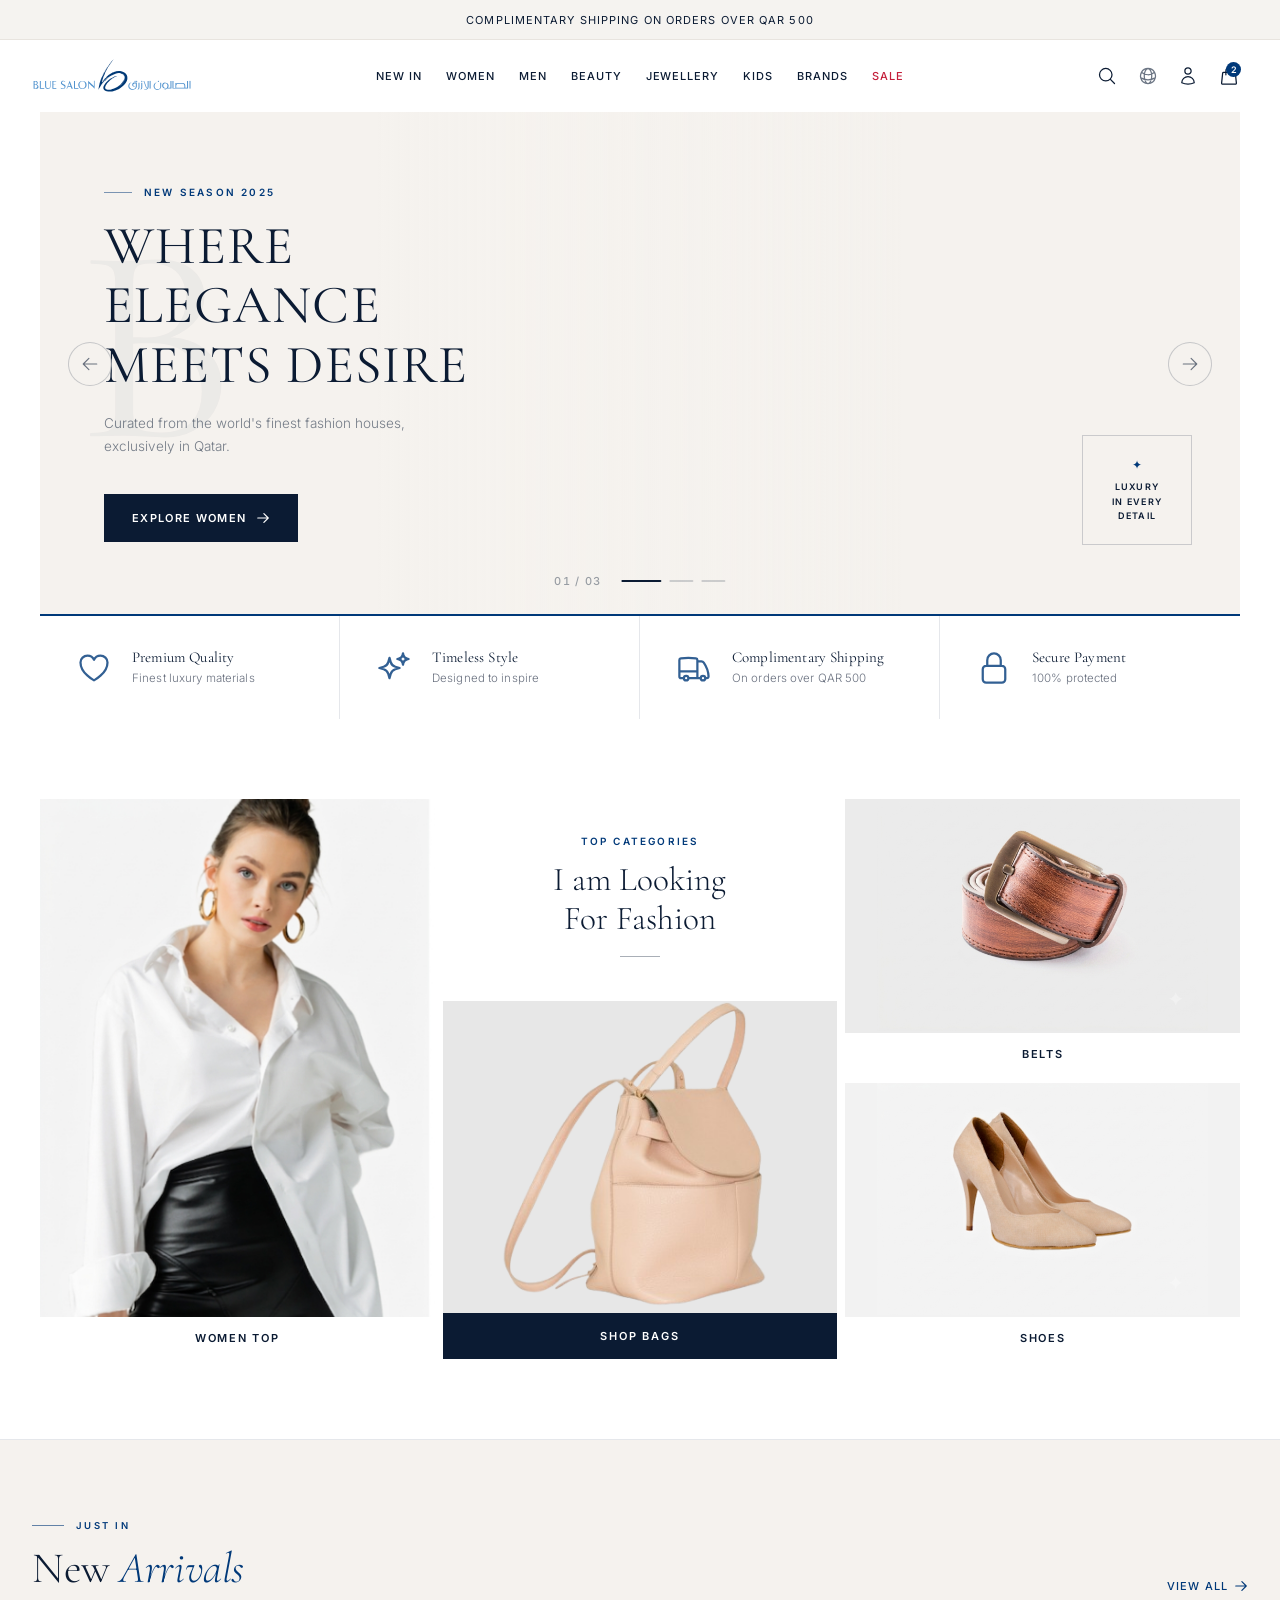
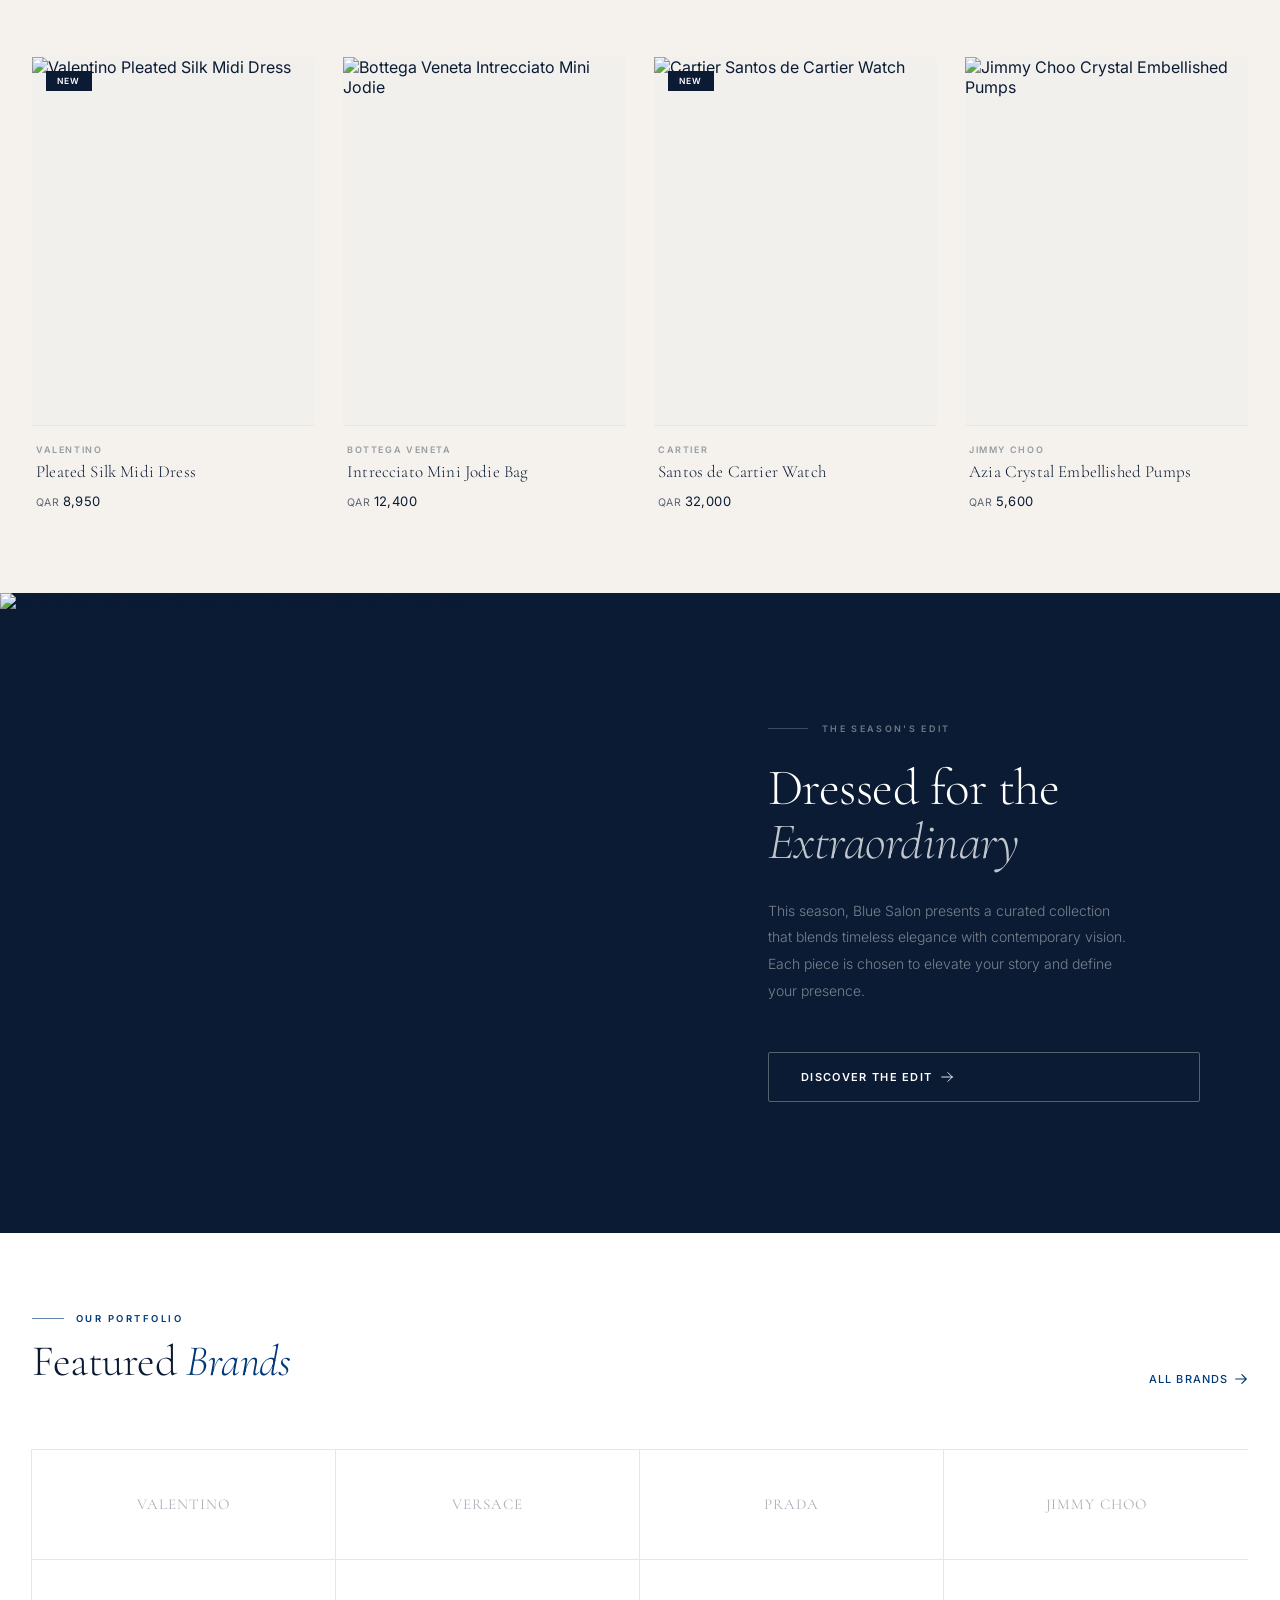
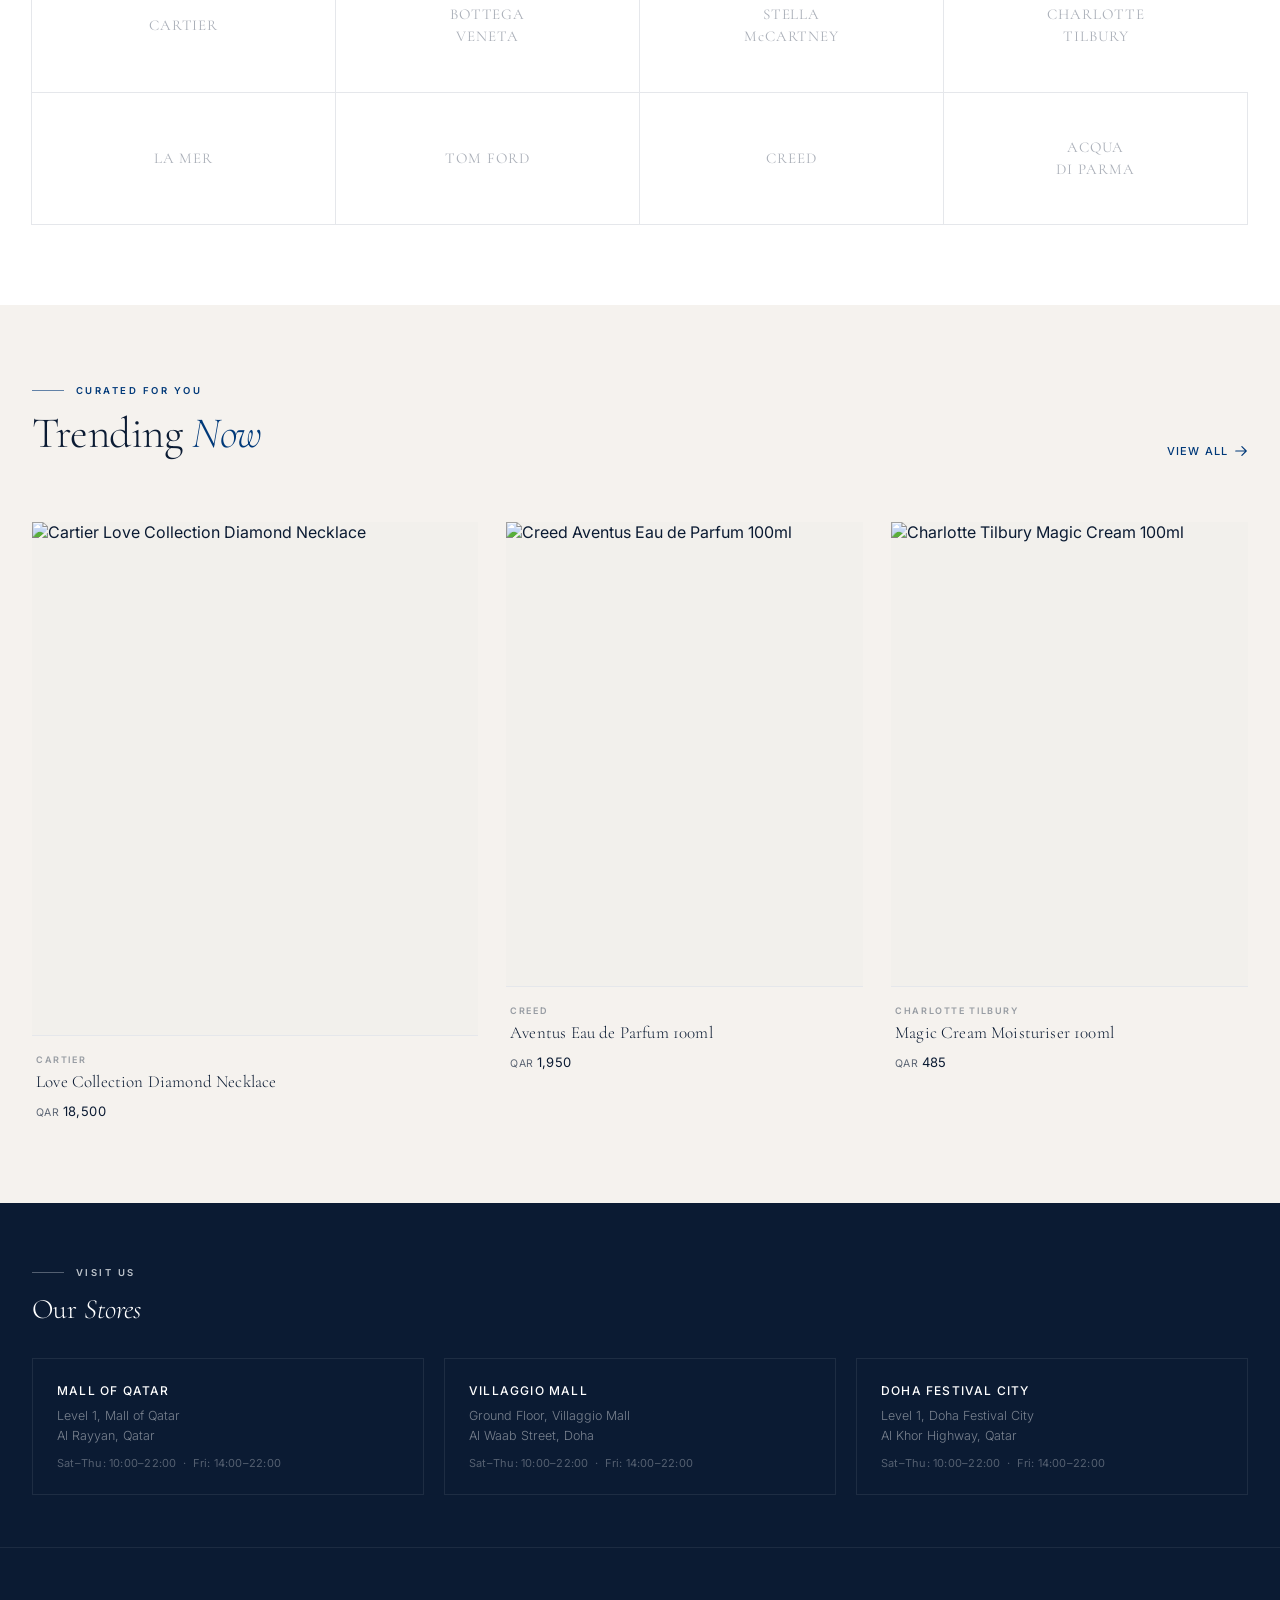
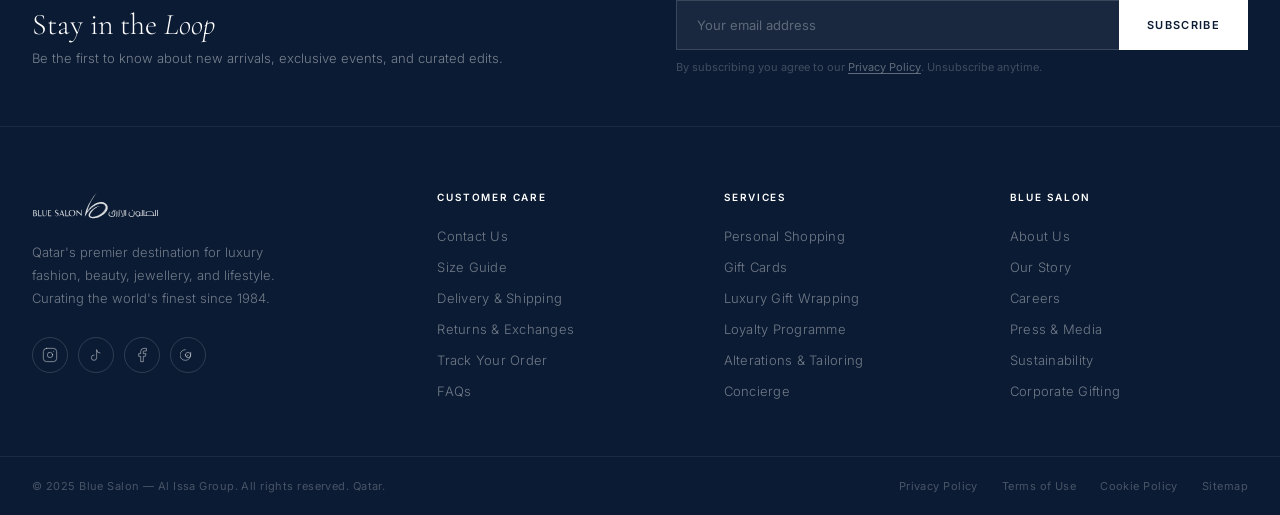
==== commit cb6628df: "update" ====
--- a/index.html
+++ b/index.html
@@ -1245,7 +1245,7 @@
         <div class="tc-center">
             <div class="tc-heading reveal" style="--delay:0.08s">
                 <span class="tc-eyebrow">Top Categories</span>
-                <h2 class="tc-title" id="tc-heading">I am Looking For Fashion</h2>
+                <h2 class="tc-title" id="tc-heading">I am Looking<br>For Fashion</h2>
                 <span class="tc-rule" aria-hidden="true"></span>
             </div>
             <a href="#" class="tc-featured reveal" style="--delay:0.16s" aria-label="Shop Bags">
@@ -1260,7 +1260,7 @@
                 <img src="assets/belts.png" alt="Belts" loading="lazy">
                 <div class="tc-label-bar">Belts</div>
             </a>
-            <a href="#" class="tc-card reveal" style="--delay:0.32s" aria-label="Shop Shoes">
+            <a href="#" class="tc-card reveal" style="--delay:0.32s; background:#f2f2f2;" aria-label="Shop Shoes">
                 <img src="assets/shoe.png" alt="Shoes" loading="lazy">
                 <div class="tc-label-bar">Shoes</div>
             </a>
--- a/styles.css
+++ b/styles.css
@@ -1325,7 +1325,7 @@
 .tc-card {
   position: relative;
   overflow: hidden;
-  background: #f2f2f2;
+  background: #ebebeb;
   text-decoration: none;
   display: block;
 }
@@ -1401,10 +1401,10 @@
   margin-bottom: 14px;
 }
 .tc-title {
-  font-family: var(--sans);
-  font-size: clamp(22px, 2.2vw, 34px);
-  font-weight: 600;
-  line-height: 1.2;
+  font-family: var(--serif);
+  font-size: clamp(26px, 2.6vw, 40px);
+  font-weight: 300;
+  line-height: 1.15;
   color: var(--navy);
 }
 .tc-rule {
@@ -1421,19 +1421,21 @@
   flex: 1;
   position: relative;
   overflow: hidden;
-  background: #f2f2f2;
+  background: #e7e7e7;
   text-decoration: none;
   display: block;
 }
 .tc-featured img {
-  width: 100%;
+  position: absolute;
+  bottom: 50px;
+  left: 50%;
+  transform: translateX(-50%);
   height: calc(100% - 50px);
-  object-fit: contain;
-  object-position: center center;
+  width: auto;
   display: block;
   transition: transform 0.75s cubic-bezier(0.25,0.46,0.45,0.94);
 }
-.tc-featured:hover img { transform: scale(1.05); }
+.tc-featured:hover img { transform: translateX(-50%) scale(1.05); }
 
 /* Black CTA button at bottom of featured */
 .tc-featured-cta {
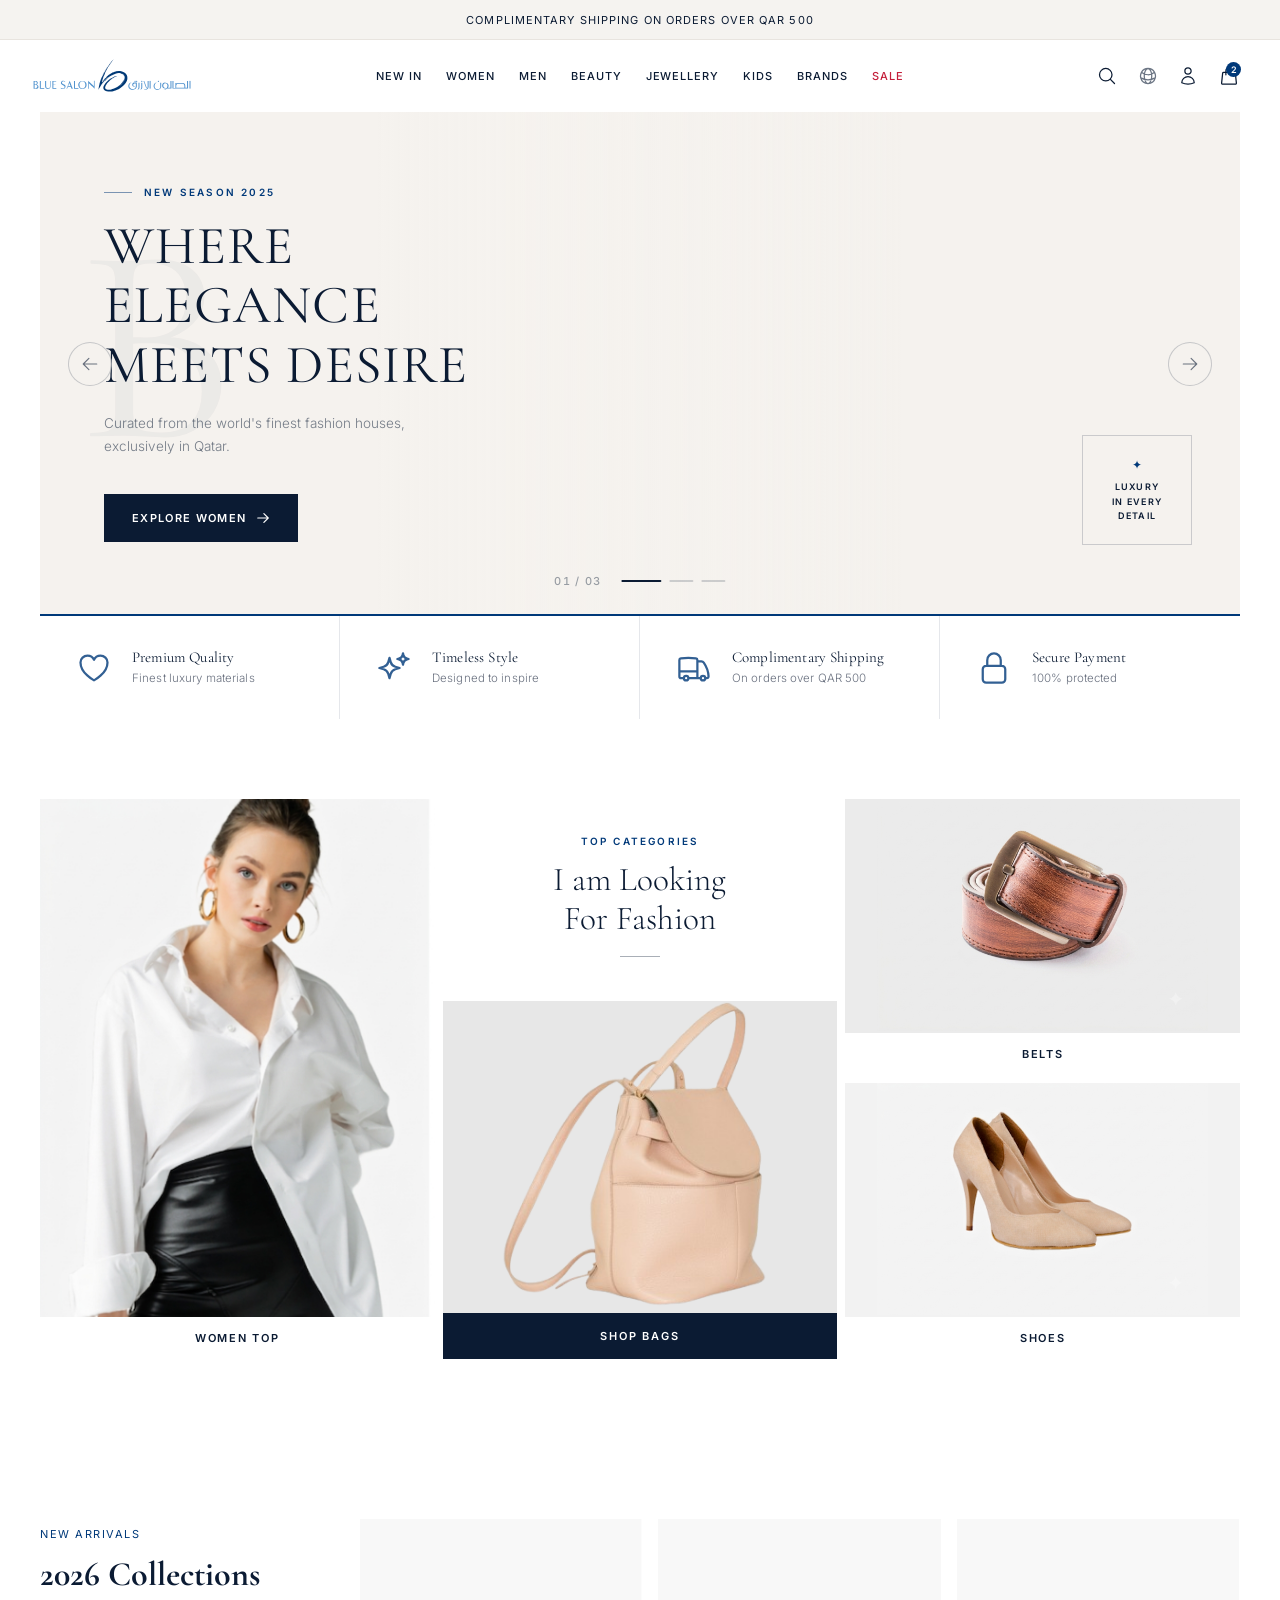
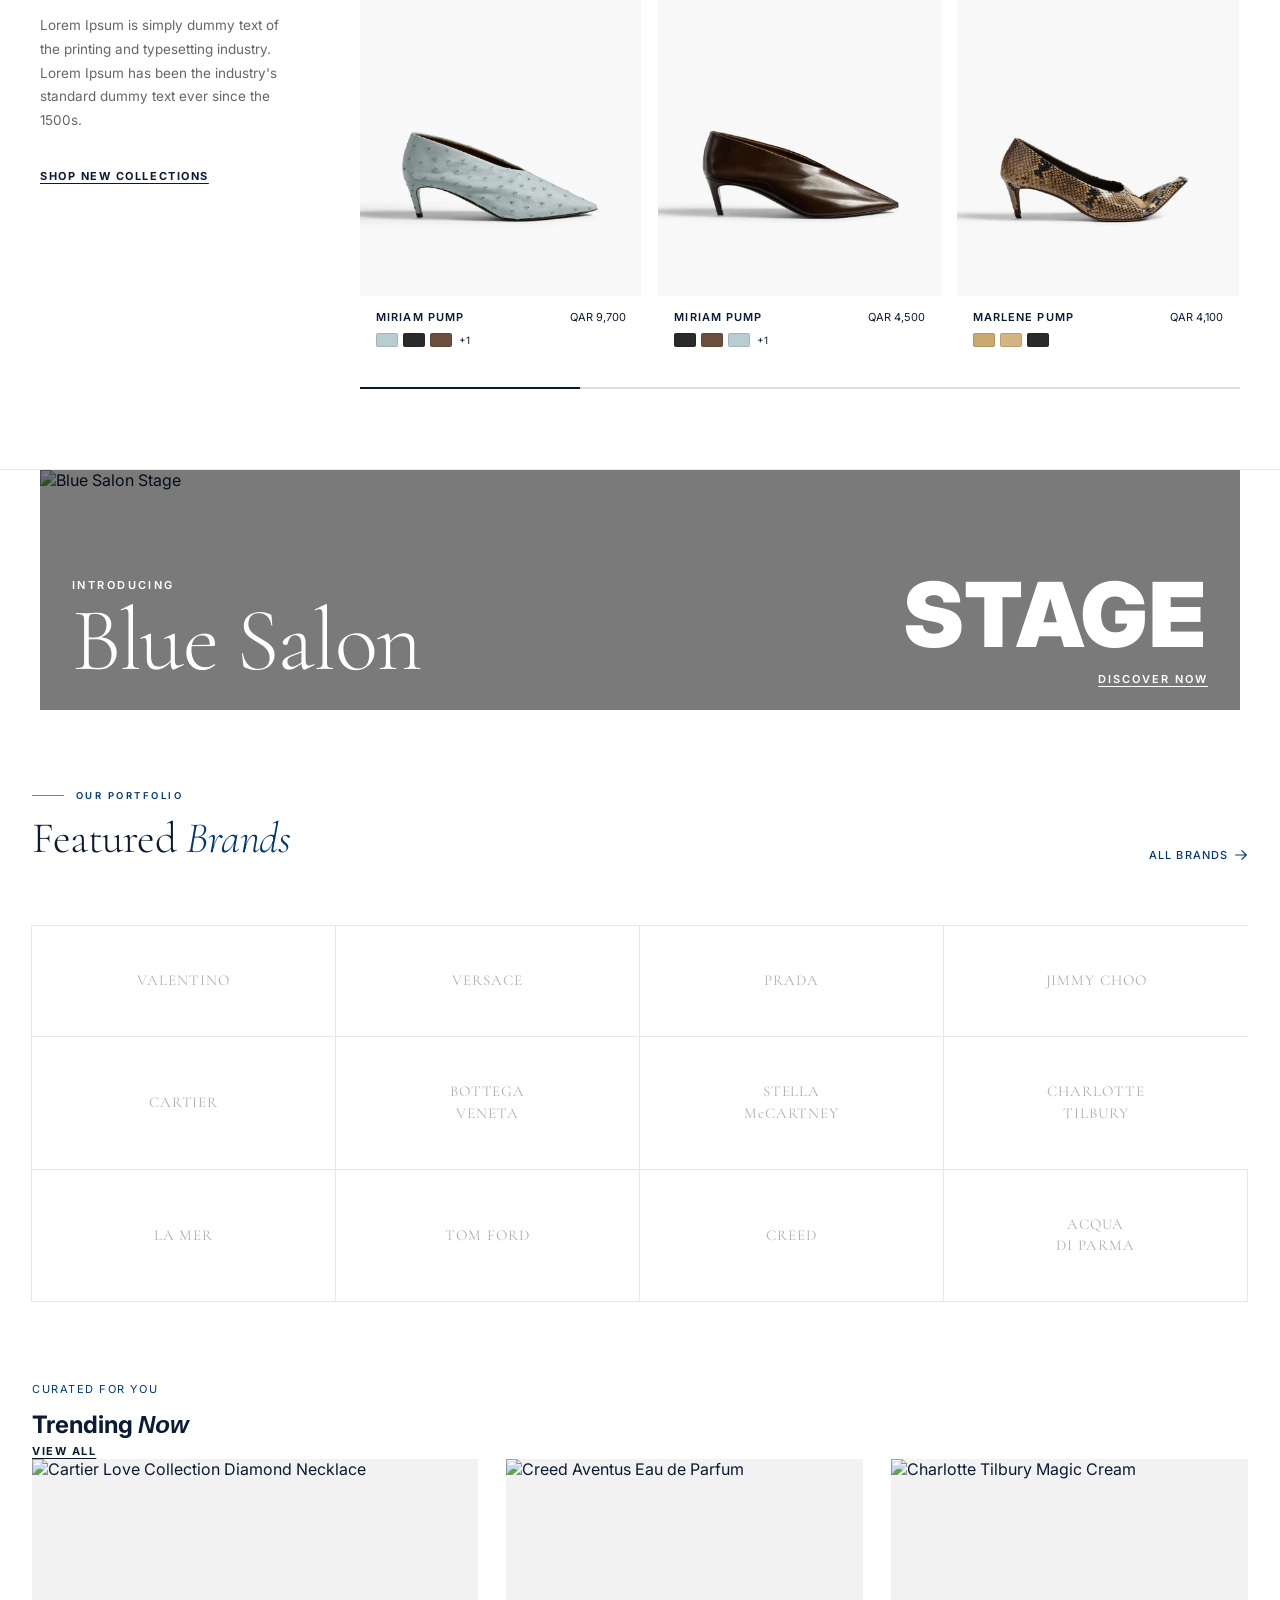
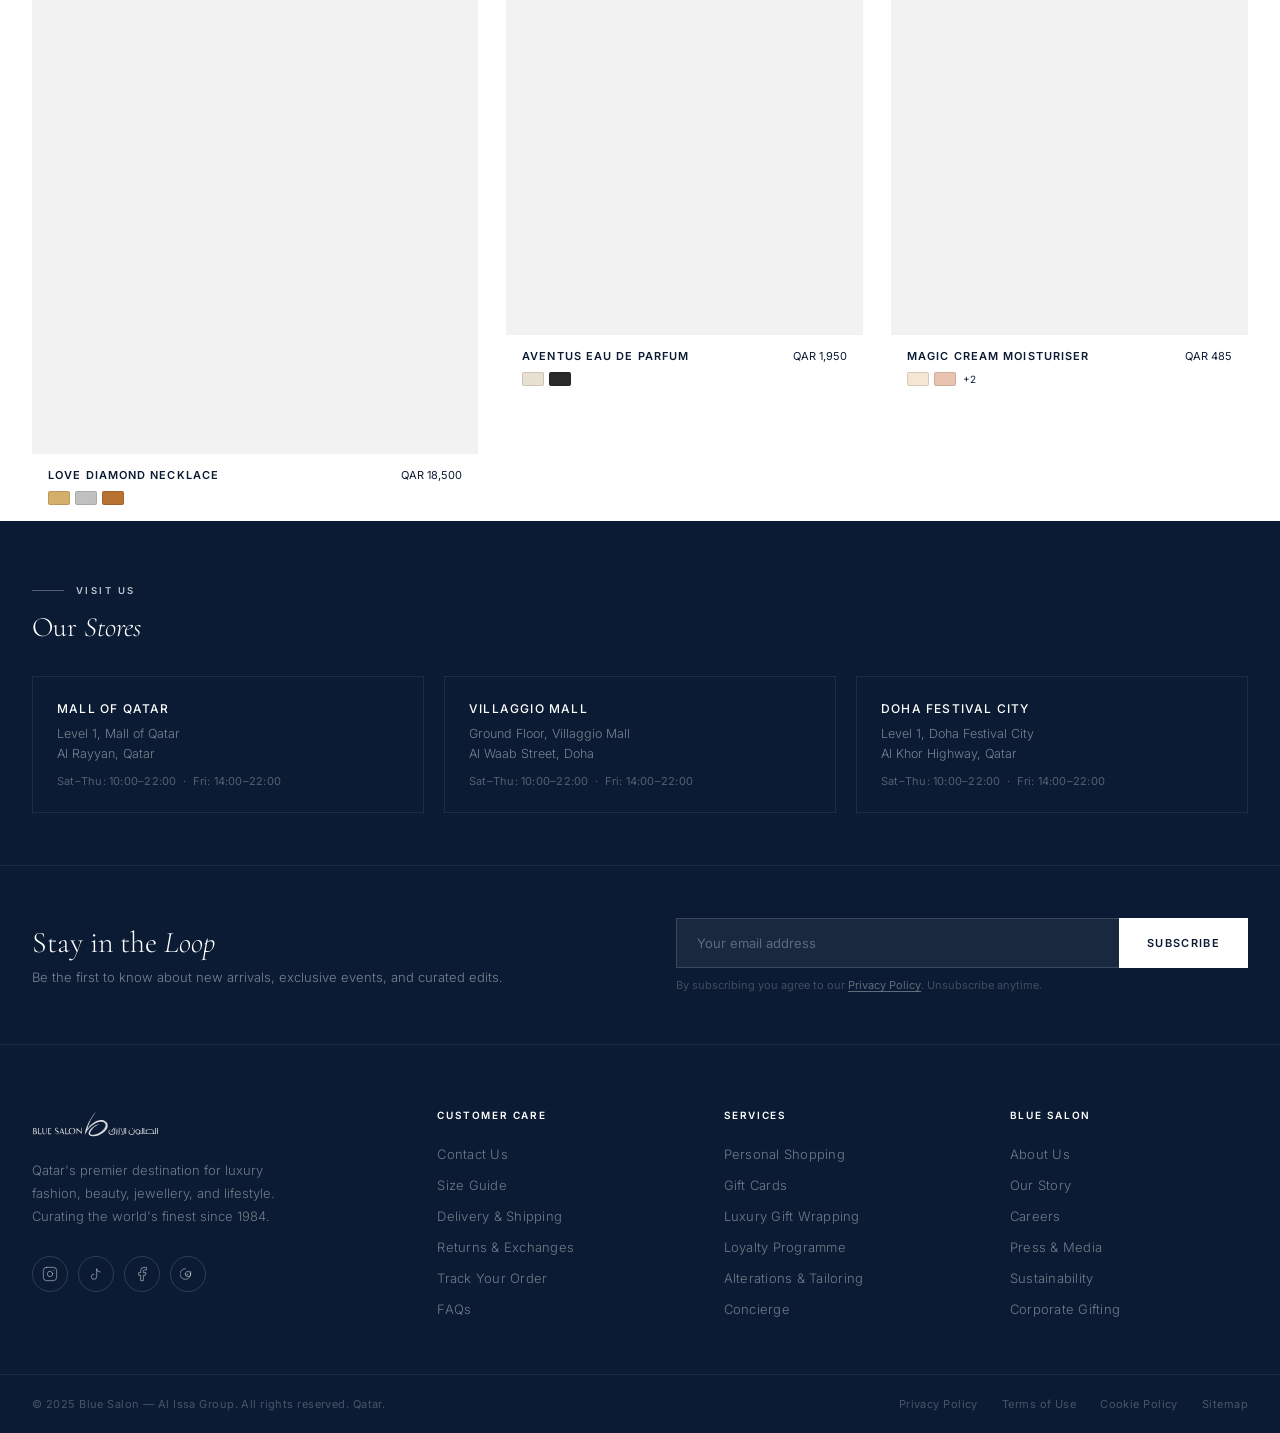
==== commit 87628a55: "Update" ====
--- a/index.html
+++ b/index.html
@@ -1272,138 +1272,128 @@
 <!-- ============================================================
      NEW ARRIVALS
 ============================================================ -->
-<section class="section section--tinted" aria-labelledby="new-arrivals-heading">
-    <div class="container">
-        <div class="section-header reveal">
-            <div>
-                <p class="section-label">Just In</p>
-                <h2 class="section-title" id="new-arrivals-heading">New <em>Arrivals</em></h2>
-            </div>
-            <a href="#" class="text-link">
-                View All
-                <svg xmlns="http://www.w3.org/2000/svg" fill="none" viewBox="0 0 24 24" stroke="currentColor" width="14" height="14" stroke-width="2" aria-hidden="true"><path stroke-linecap="round" stroke-linejoin="round" d="M13.5 4.5L21 12m0 0l-7.5 7.5M21 12H3"/></svg>
-            </a>
-        </div>
-
-        <div class="products-grid">
-
-            <article class="product-card reveal" style="--delay:0.05s">
-                <a href="#" class="product-card-link" aria-label="Valentino Pleated Silk Midi Dress — QAR 8,950">
-                    <div class="product-image-wrap">
-                        <img src="https://images.unsplash.com/photo-1572804013309-59a88b7e92f1?w=600&q=80" alt="Valentino Pleated Silk Midi Dress" class="product-img" loading="lazy">
-                        <div class="product-actions" aria-label="Quick actions">
-                            <button class="product-action-btn wishlist-btn" aria-label="Add to Wishlist" type="button">
-                                <svg xmlns="http://www.w3.org/2000/svg" fill="none" viewBox="0 0 24 24" stroke="currentColor" width="16" height="16" stroke-width="1.5"><path stroke-linecap="round" stroke-linejoin="round" d="M21 8.25c0-2.485-2.099-4.5-4.688-4.5-1.935 0-3.597 1.126-4.312 2.733-.715-1.607-2.377-2.733-4.313-2.733C5.1 3.75 3 5.765 3 8.25c0 7.22 9 12 9 12s9-4.78 9-12z"/></svg>
-                            </button>
-                            <button class="product-action-btn" aria-label="Quick View" type="button">
-                                <svg xmlns="http://www.w3.org/2000/svg" fill="none" viewBox="0 0 24 24" stroke="currentColor" width="16" height="16" stroke-width="1.5"><path stroke-linecap="round" stroke-linejoin="round" d="M2.036 12.322a1.012 1.012 0 010-.639C3.423 7.51 7.36 4.5 12 4.5c4.638 0 8.573 3.007 9.963 7.178.07.207.07.431 0 .639C20.577 16.49 16.64 19.5 12 19.5c-4.638 0-8.573-3.007-9.963-7.178z"/><path stroke-linecap="round" stroke-linejoin="round" d="M15 12a3 3 0 11-6 0 3 3 0 016 0z"/></svg>
-                            </button>
-                        </div>
-                        <span class="product-badge product-badge--new">New</span>
-                    </div>
-                    <div class="product-info">
-                        <p class="product-brand">Valentino</p>
-                        <p class="product-name">Pleated Silk Midi Dress</p>
-                        <p class="product-price"><span class="currency">QAR </span>8,950</p>
+<section class="na-section" aria-labelledby="new-arrivals-heading">
+    <div class="na-inner">
+
+        <!-- Left: text panel -->
+        <div class="na-text reveal">
+            <p class="na-label">New Arrivals</p>
+            <h2 class="na-heading" id="new-arrivals-heading">2026 Collections</h2>
+            <p class="na-body">Lorem Ipsum is simply dummy text of the printing and typesetting industry. Lorem Ipsum has been the industry's standard dummy text ever since the 1500s.</p>
+            <a href="#" class="na-cta">Shop New Collections</a>
+        </div>
+
+        <!-- Right: product slider -->
+        <div class="na-slider-wrap">
+        <div class="na-products" id="naSlider">
+
+            <article class="na-card">
+                <a href="#" class="na-card-link" aria-label="Miriam Pump">
+                    <div class="na-img-wrap">
+                        <img src="assets/product1.png" alt="Miriam Pump" loading="lazy">
+                    </div>
+                    <div class="na-info">
+                        <div class="na-info-row">
+                            <p class="na-name">Miriam Pump</p>
+                            <p class="na-price">QAR 9,700</p>
+                        </div>
+                        <div class="na-swatches">
+                            <span class="na-swatch" style="background:#b8cdd0"></span>
+                            <span class="na-swatch" style="background:#2a2a2a"></span>
+                            <span class="na-swatch" style="background:#6b4e3d"></span>
+                            <span class="na-more">+1</span>
+                        </div>
                     </div>
                 </a>
             </article>
 
-            <article class="product-card reveal" style="--delay:0.1s">
-                <a href="#" class="product-card-link" aria-label="Bottega Veneta Intrecciato Mini Jodie Bag — QAR 12,400">
-                    <div class="product-image-wrap">
-                        <img src="https://images.unsplash.com/photo-1548036328-c9fa89d128fa?w=600&q=80" alt="Bottega Veneta Intrecciato Mini Jodie" class="product-img" loading="lazy">
-                        <div class="product-actions">
-                            <button class="product-action-btn wishlist-btn" aria-label="Add to Wishlist" type="button">
-                                <svg xmlns="http://www.w3.org/2000/svg" fill="none" viewBox="0 0 24 24" stroke="currentColor" width="16" height="16" stroke-width="1.5"><path stroke-linecap="round" stroke-linejoin="round" d="M21 8.25c0-2.485-2.099-4.5-4.688-4.5-1.935 0-3.597 1.126-4.312 2.733-.715-1.607-2.377-2.733-4.313-2.733C5.1 3.75 3 5.765 3 8.25c0 7.22 9 12 9 12s9-4.78 9-12z"/></svg>
-                            </button>
-                            <button class="product-action-btn" aria-label="Quick View" type="button">
-                                <svg xmlns="http://www.w3.org/2000/svg" fill="none" viewBox="0 0 24 24" stroke="currentColor" width="16" height="16" stroke-width="1.5"><path stroke-linecap="round" stroke-linejoin="round" d="M2.036 12.322a1.012 1.012 0 010-.639C3.423 7.51 7.36 4.5 12 4.5c4.638 0 8.573 3.007 9.963 7.178.07.207.07.431 0 .639C20.577 16.49 16.64 19.5 12 19.5c-4.638 0-8.573-3.007-9.963-7.178z"/><path stroke-linecap="round" stroke-linejoin="round" d="M15 12a3 3 0 11-6 0 3 3 0 016 0z"/></svg>
-                            </button>
-                        </div>
-                    </div>
-                    <div class="product-info">
-                        <p class="product-brand">Bottega Veneta</p>
-                        <p class="product-name">Intrecciato Mini Jodie Bag</p>
-                        <p class="product-price"><span class="currency">QAR </span>12,400</p>
+            <article class="na-card">
+                <a href="#" class="na-card-link" aria-label="Miriam Pump Dark">
+                    <div class="na-img-wrap">
+                        <img src="assets/product2.png" alt="Miriam Pump Dark" loading="lazy">
+                    </div>
+                    <div class="na-info">
+                        <div class="na-info-row">
+                            <p class="na-name">Miriam Pump</p>
+                            <p class="na-price">QAR 4,500</p>
+                        </div>
+                        <div class="na-swatches">
+                            <span class="na-swatch" style="background:#2a2a2a"></span>
+                            <span class="na-swatch" style="background:#6b4e3d"></span>
+                            <span class="na-swatch" style="background:#b8cdd0"></span>
+                            <span class="na-more">+1</span>
+                        </div>
                     </div>
                 </a>
             </article>
 
-            <article class="product-card reveal" style="--delay:0.15s">
-                <a href="#" class="product-card-link" aria-label="Cartier Santos Watch — QAR 32,000">
-                    <div class="product-image-wrap">
-                        <img src="https://images.unsplash.com/photo-1523293182086-7651a899d37f?w=600&q=80" alt="Cartier Santos de Cartier Watch" class="product-img" loading="lazy">
-                        <div class="product-actions">
-                            <button class="product-action-btn wishlist-btn" aria-label="Add to Wishlist" type="button">
-                                <svg xmlns="http://www.w3.org/2000/svg" fill="none" viewBox="0 0 24 24" stroke="currentColor" width="16" height="16" stroke-width="1.5"><path stroke-linecap="round" stroke-linejoin="round" d="M21 8.25c0-2.485-2.099-4.5-4.688-4.5-1.935 0-3.597 1.126-4.312 2.733-.715-1.607-2.377-2.733-4.313-2.733C5.1 3.75 3 5.765 3 8.25c0 7.22 9 12 9 12s9-4.78 9-12z"/></svg>
-                            </button>
-                            <button class="product-action-btn" aria-label="Quick View" type="button">
-                                <svg xmlns="http://www.w3.org/2000/svg" fill="none" viewBox="0 0 24 24" stroke="currentColor" width="16" height="16" stroke-width="1.5"><path stroke-linecap="round" stroke-linejoin="round" d="M2.036 12.322a1.012 1.012 0 010-.639C3.423 7.51 7.36 4.5 12 4.5c4.638 0 8.573 3.007 9.963 7.178.07.207.07.431 0 .639C20.577 16.49 16.64 19.5 12 19.5c-4.638 0-8.573-3.007-9.963-7.178z"/><path stroke-linecap="round" stroke-linejoin="round" d="M15 12a3 3 0 11-6 0 3 3 0 016 0z"/></svg>
-                            </button>
-                        </div>
-                        <span class="product-badge product-badge--new">New</span>
-                    </div>
-                    <div class="product-info">
-                        <p class="product-brand">Cartier</p>
-                        <p class="product-name">Santos de Cartier Watch</p>
-                        <p class="product-price"><span class="currency">QAR </span>32,000</p>
+            <article class="na-card">
+                <a href="#" class="na-card-link" aria-label="Marlene Pump">
+                    <div class="na-img-wrap">
+                        <img src="assets/product4.png" alt="Marlene Pump" loading="lazy">
+                    </div>
+                    <div class="na-info">
+                        <div class="na-info-row">
+                            <p class="na-name">Marlene Pump</p>
+                            <p class="na-price">QAR 4,100</p>
+                        </div>
+                        <div class="na-swatches">
+                            <span class="na-swatch" style="background:#c9a96e"></span>
+                            <span class="na-swatch" style="background:#d4b483"></span>
+                            <span class="na-swatch" style="background:#2a2a2a"></span>
+                        </div>
                     </div>
                 </a>
             </article>
 
-            <article class="product-card reveal" style="--delay:0.2s">
-                <a href="#" class="product-card-link" aria-label="Jimmy Choo Crystal Pumps — QAR 5,600">
-                    <div class="product-image-wrap">
-                        <img src="https://images.unsplash.com/photo-1549298916-b41d501d3772?w=600&q=80" alt="Jimmy Choo Crystal Embellished Pumps" class="product-img" loading="lazy">
-                        <div class="product-actions">
-                            <button class="product-action-btn wishlist-btn" aria-label="Add to Wishlist" type="button">
-                                <svg xmlns="http://www.w3.org/2000/svg" fill="none" viewBox="0 0 24 24" stroke="currentColor" width="16" height="16" stroke-width="1.5"><path stroke-linecap="round" stroke-linejoin="round" d="M21 8.25c0-2.485-2.099-4.5-4.688-4.5-1.935 0-3.597 1.126-4.312 2.733-.715-1.607-2.377-2.733-4.313-2.733C5.1 3.75 3 5.765 3 8.25c0 7.22 9 12 9 12s9-4.78 9-12z"/></svg>
-                            </button>
-                            <button class="product-action-btn" aria-label="Quick View" type="button">
-                                <svg xmlns="http://www.w3.org/2000/svg" fill="none" viewBox="0 0 24 24" stroke="currentColor" width="16" height="16" stroke-width="1.5"><path stroke-linecap="round" stroke-linejoin="round" d="M2.036 12.322a1.012 1.012 0 010-.639C3.423 7.51 7.36 4.5 12 4.5c4.638 0 8.573 3.007 9.963 7.178.07.207.07.431 0 .639C20.577 16.49 16.64 19.5 12 19.5c-4.638 0-8.573-3.007-9.963-7.178z"/><path stroke-linecap="round" stroke-linejoin="round" d="M15 12a3 3 0 11-6 0 3 3 0 016 0z"/></svg>
-                            </button>
-                        </div>
-                    </div>
-                    <div class="product-info">
-                        <p class="product-brand">Jimmy Choo</p>
-                        <p class="product-name">Azia Crystal Embellished Pumps</p>
-                        <p class="product-price"><span class="currency">QAR </span>5,600</p>
+            <article class="na-card">
+                <a href="#" class="na-card-link" aria-label="Marlene Pump Snake">
+                    <div class="na-img-wrap">
+                        <img src="assets/shoe.png" alt="Marlene Pump Snake" loading="lazy">
+                    </div>
+                    <div class="na-info">
+                        <div class="na-info-row">
+                            <p class="na-name">Marlene Pump</p>
+                            <p class="na-price">QAR 5,200</p>
+                        </div>
+                        <div class="na-swatches">
+                            <span class="na-swatch" style="background:#c9a96e"></span>
+                            <span class="na-swatch" style="background:#2a2a2a"></span>
+                            <span class="na-more">+2</span>
+                        </div>
                     </div>
                 </a>
             </article>
 
         </div>
+
+        <!-- Slider progress bar -->
+        <div class="na-progress-track">
+            <div class="na-progress-fill" id="naProgressFill"></div>
+        </div>
+
+        </div><!-- /.na-slider-wrap -->
     </div>
 </section>
 
 <!-- ============================================================
-     EDITORIAL CAMPAIGN
+     PROMO BANNER
 ============================================================ -->
-<section class="editorial" aria-label="Editorial campaign">
-    <div class="editorial-grid">
-        <div class="editorial-image-col">
-            <img
-                src="https://images.unsplash.com/photo-1469334031218-e382a71b716b?w=960&q=85"
-                alt="Blue Salon Summer Campaign — Dressed for the Extraordinary"
-                class="editorial-img"
-                loading="lazy"
-            >
-        </div>
-        <div class="editorial-content-col">
-            <p class="editorial-kicker">The Season's Edit</p>
-            <h2 class="editorial-headline">
-                Dressed for the<br><em>Extraordinary</em>
-            </h2>
-            <p class="editorial-body">
-                This season, Blue Salon presents a curated collection that blends timeless elegance with contemporary vision. Each piece is chosen to elevate your story and define your presence.
-            </p>
-            <a href="#" class="btn btn--outline-light">
-                Discover the Edit
-                <svg xmlns="http://www.w3.org/2000/svg" fill="none" viewBox="0 0 24 24" stroke="currentColor" width="14" height="14" stroke-width="1.5" aria-hidden="true"><path stroke-linecap="round" stroke-linejoin="round" d="M13.5 4.5L21 12m0 0l-7.5 7.5M21 12H3"/></svg>
-            </a>
-        </div>
-    </div>
+<section class="promo-banner" aria-label="Introducing Blue Salon Stage">
+  <div class="promo-banner-inner">
+    <img src="https://images.unsplash.com/photo-1555529669-e69e7aa0ba9a?w=1600&q=85" alt="Blue Salon Stage" class="promo-banner-bg" loading="lazy">
+    <div class="promo-banner-overlay"></div>
+    <div class="promo-banner-content">
+        <div class="promo-banner-left">
+            <p class="promo-intro">Introducing</p>
+            <h2 class="promo-title-main">Blue Salon</h2>
+        </div>
+        <div class="promo-banner-right">
+            <h2 class="promo-title-bold">STAGE</h2>
+            <a href="#" class="promo-discover">Discover Now</a>
+        </div>
+    </div>
+  </div>
 </section>
 
 <!-- ============================================================
@@ -1441,71 +1431,72 @@
 <!-- ============================================================
      TRENDING PRODUCTS
 ============================================================ -->
-<section class="section section--tinted" aria-labelledby="trending-heading">
+<section class="trending-section" aria-labelledby="trending-heading">
     <div class="container">
-        <div class="section-header reveal">
+        <div class="trending-header reveal">
             <div>
-                <p class="section-label">Curated for You</p>
-                <h2 class="section-title" id="trending-heading">Trending <em>Now</em></h2>
-            </div>
-            <a href="#" class="text-link">
+                <p class="na-label">Curated for You</p>
+                <h2 class="trending-title" id="trending-heading">Trending <em>Now</em></h2>
+            </div>
+            <a href="#" class="na-cta">
                 View All
-                <svg xmlns="http://www.w3.org/2000/svg" fill="none" viewBox="0 0 24 24" stroke="currentColor" width="14" height="14" stroke-width="2" aria-hidden="true"><path stroke-linecap="round" stroke-linejoin="round" d="M13.5 4.5L21 12m0 0l-7.5 7.5M21 12H3"/></svg>
             </a>
         </div>
 
         <div class="trending-grid">
 
-            <article class="product-card product-card--hero reveal" style="--delay:0.05s">
-                <a href="#" class="product-card-link" aria-label="Cartier Love Diamond Necklace — QAR 18,500">
-                    <div class="product-image-wrap">
-                        <img src="https://images.unsplash.com/photo-1515562141207-7a88fb7ce338?w=700&q=80" alt="Cartier Love Collection Diamond Necklace" class="product-img" loading="lazy">
-                        <div class="product-actions">
-                            <button class="product-action-btn wishlist-btn" aria-label="Add to Wishlist" type="button">
-                                <svg xmlns="http://www.w3.org/2000/svg" fill="none" viewBox="0 0 24 24" stroke="currentColor" width="16" height="16" stroke-width="1.5"><path stroke-linecap="round" stroke-linejoin="round" d="M21 8.25c0-2.485-2.099-4.5-4.688-4.5-1.935 0-3.597 1.126-4.312 2.733-.715-1.607-2.377-2.733-4.313-2.733C5.1 3.75 3 5.765 3 8.25c0 7.22 9 12 9 12s9-4.78 9-12z"/></svg>
-                            </button>
-                        </div>
-                    </div>
-                    <div class="product-info">
-                        <p class="product-brand">Cartier</p>
-                        <p class="product-name">Love Collection Diamond Necklace</p>
-                        <p class="product-price"><span class="currency">QAR </span>18,500</p>
+            <article class="na-card reveal" style="--delay:0.05s">
+                <a href="#" class="na-card-link" aria-label="Cartier Love Diamond Necklace">
+                    <div class="na-img-wrap">
+                        <img src="https://images.unsplash.com/photo-1515562141207-7a88fb7ce338?w=700&q=80" alt="Cartier Love Collection Diamond Necklace" loading="lazy">
+                    </div>
+                    <div class="na-info">
+                        <div class="na-info-row">
+                            <p class="na-name">Love Diamond Necklace</p>
+                            <p class="na-price">QAR 18,500</p>
+                        </div>
+                        <div class="na-swatches">
+                            <span class="na-swatch" style="background:#d4af6a"></span>
+                            <span class="na-swatch" style="background:#c0c0c0"></span>
+                            <span class="na-swatch" style="background:#b87333"></span>
+                        </div>
                     </div>
                 </a>
             </article>
 
-            <article class="product-card reveal" style="--delay:0.1s">
-                <a href="#" class="product-card-link" aria-label="Creed Aventus 100ml — QAR 1,950">
-                    <div class="product-image-wrap">
-                        <img src="https://images.unsplash.com/photo-1563170351-be82bc888aa4?w=600&q=80" alt="Creed Aventus Eau de Parfum 100ml" class="product-img" loading="lazy">
-                        <div class="product-actions">
-                            <button class="product-action-btn wishlist-btn" aria-label="Add to Wishlist" type="button">
-                                <svg xmlns="http://www.w3.org/2000/svg" fill="none" viewBox="0 0 24 24" stroke="currentColor" width="16" height="16" stroke-width="1.5"><path stroke-linecap="round" stroke-linejoin="round" d="M21 8.25c0-2.485-2.099-4.5-4.688-4.5-1.935 0-3.597 1.126-4.312 2.733-.715-1.607-2.377-2.733-4.313-2.733C5.1 3.75 3 5.765 3 8.25c0 7.22 9 12 9 12s9-4.78 9-12z"/></svg>
-                            </button>
-                        </div>
-                    </div>
-                    <div class="product-info">
-                        <p class="product-brand">Creed</p>
-                        <p class="product-name">Aventus Eau de Parfum 100ml</p>
-                        <p class="product-price"><span class="currency">QAR </span>1,950</p>
+            <article class="na-card reveal" style="--delay:0.1s">
+                <a href="#" class="na-card-link" aria-label="Creed Aventus">
+                    <div class="na-img-wrap">
+                        <img src="https://images.unsplash.com/photo-1563170351-be82bc888aa4?w=600&q=80" alt="Creed Aventus Eau de Parfum" loading="lazy">
+                    </div>
+                    <div class="na-info">
+                        <div class="na-info-row">
+                            <p class="na-name">Aventus Eau de Parfum</p>
+                            <p class="na-price">QAR 1,950</p>
+                        </div>
+                        <div class="na-swatches">
+                            <span class="na-swatch" style="background:#e8e0d0"></span>
+                            <span class="na-swatch" style="background:#2a2a2a"></span>
+                        </div>
                     </div>
                 </a>
             </article>
 
-            <article class="product-card reveal" style="--delay:0.15s">
-                <a href="#" class="product-card-link" aria-label="Charlotte Tilbury Magic Cream — QAR 485">
-                    <div class="product-image-wrap">
-                        <img src="https://images.unsplash.com/photo-1620916566398-39f1143ab7be?w=600&q=80" alt="Charlotte Tilbury Magic Cream 100ml" class="product-img" loading="lazy">
-                        <div class="product-actions">
-                            <button class="product-action-btn wishlist-btn" aria-label="Add to Wishlist" type="button">
-                                <svg xmlns="http://www.w3.org/2000/svg" fill="none" viewBox="0 0 24 24" stroke="currentColor" width="16" height="16" stroke-width="1.5"><path stroke-linecap="round" stroke-linejoin="round" d="M21 8.25c0-2.485-2.099-4.5-4.688-4.5-1.935 0-3.597 1.126-4.312 2.733-.715-1.607-2.377-2.733-4.313-2.733C5.1 3.75 3 5.765 3 8.25c0 7.22 9 12 9 12s9-4.78 9-12z"/></svg>
-                            </button>
-                        </div>
-                    </div>
-                    <div class="product-info">
-                        <p class="product-brand">Charlotte Tilbury</p>
-                        <p class="product-name">Magic Cream Moisturiser 100ml</p>
-                        <p class="product-price"><span class="currency">QAR </span>485</p>
+            <article class="na-card reveal" style="--delay:0.15s">
+                <a href="#" class="na-card-link" aria-label="Charlotte Tilbury Magic Cream">
+                    <div class="na-img-wrap">
+                        <img src="https://images.unsplash.com/photo-1620916566398-39f1143ab7be?w=600&q=80" alt="Charlotte Tilbury Magic Cream" loading="lazy">
+                    </div>
+                    <div class="na-info">
+                        <div class="na-info-row">
+                            <p class="na-name">Magic Cream Moisturiser</p>
+                            <p class="na-price">QAR 485</p>
+                        </div>
+                        <div class="na-swatches">
+                            <span class="na-swatch" style="background:#f5e6d3"></span>
+                            <span class="na-swatch" style="background:#e8c4b0"></span>
+                            <span class="na-more">+2</span>
+                        </div>
                     </div>
                 </a>
             </article>
@@ -1653,5 +1644,16 @@
 </footer>
 
 <script src="script.js"></script>
+<script>
+(function () {
+  var slider = document.getElementById('naSlider');
+  var fill = document.getElementById('naProgressFill');
+  if (!slider || !fill) return;
+  slider.addEventListener('scroll', function () {
+    var pct = slider.scrollLeft / (slider.scrollWidth - slider.clientWidth);
+    fill.style.width = (25 + pct * 75) + '%';
+  }, { passive: true });
+})();
+</script>
 </body>
 </html>
--- a/styles.css
+++ b/styles.css
@@ -1106,89 +1106,242 @@
 .currency { font-size: 10.5px; opacity: 0.65; }
 
 /* ============================================================
+   NEW ARRIVALS — split layout
+============================================================ */
+.na-section {
+  background: #fff;
+  padding: 80px 0;
+  border-bottom: 1px solid var(--border);
+}
+.na-inner {
+  display: flex;
+  align-items: flex-start;
+  gap: 60px;
+  max-width: 1536px;
+  margin: 0 auto;
+  padding: 0 40px;
+}
+.na-text {
+  width: 260px;
+  flex-shrink: 0;
+  padding-top: 8px;
+}
+.na-label {
+  font-size: 11px;
+  letter-spacing: 0.14em;
+  text-transform: uppercase;
+  color: var(--blue);
+  margin-bottom: 14px;
+}
+.na-heading {
+  font-family: var(--serif);
+  font-size: 34px;
+  font-weight: 700;
+  line-height: 1.15;
+  color: var(--navy);
+  margin-bottom: 20px;
+}
+.na-body {
+  font-size: 13.5px;
+  line-height: 1.75;
+  color: #666;
+  margin-bottom: 32px;
+}
+.na-cta {
+  display: inline-block;
+  font-size: 11px;
+  font-weight: 700;
+  letter-spacing: 0.14em;
+  text-transform: uppercase;
+  text-decoration: underline;
+  text-underline-offset: 3px;
+  color: var(--navy);
+}
+.na-cta:hover { color: var(--blue); }
+
+.na-slider-wrap {
+  flex: 1;
+  overflow: hidden;
+}
+.na-products {
+  display: flex;
+  gap: 16px;
+  overflow-x: auto;
+  scroll-snap-type: x mandatory;
+  scrollbar-width: none;
+  -ms-overflow-style: none;
+}
+.na-products::-webkit-scrollbar { display: none; }
+.na-card {
+  flex: 0 0 calc(33.333% - 11px);
+  scroll-snap-align: start;
+}
+.na-progress-track {
+  margin-top: 24px;
+  height: 1.5px;
+  background: #ddd;
+  position: relative;
+}
+.na-progress-fill {
+  position: absolute;
+  left: 0; top: 0;
+  height: 100%;
+  background: var(--navy);
+  width: 25%;
+  transition: width 0.2s ease;
+}
+.na-card-link {
+  display: block;
+  text-decoration: none;
+  color: inherit;
+  padding: 0 0 16px;
+}
+.na-img-wrap {
+  aspect-ratio: 3 / 4;
+  overflow: hidden;
+  background: #f2f2f2;
+  margin-bottom: 14px;
+}
+.na-img-wrap img {
+  width: 100%;
+  height: 100%;
+  object-fit: cover;
+  object-position: center center;
+  transition: transform 0.65s cubic-bezier(0.25, 0.46, 0.45, 0.94);
+}
+.na-card:hover .na-img-wrap img { transform: scale(1.04); }
+.na-info { padding: 0 16px; }
+.na-info-row {
+  display: flex;
+  justify-content: space-between;
+  align-items: baseline;
+  gap: 8px;
+  margin-bottom: 8px;
+}
+.na-name {
+  font-size: 11px;
+  font-weight: 600;
+  letter-spacing: 0.1em;
+  text-transform: uppercase;
+  color: var(--navy);
+  line-height: 1.4;
+}
+.na-price {
+  font-size: 11px;
+  font-weight: 400;
+  color: var(--text);
+  white-space: nowrap;
+}
+.na-swatches {
+  display: flex;
+  align-items: center;
+  gap: 5px;
+}
+.na-swatch {
+  display: inline-block;
+  width: 22px;
+  height: 14px;
+  border-radius: 2px;
+  border: 1px solid rgba(0,0,0,0.12);
+  flex-shrink: 0;
+}
+.na-more {
+  font-size: 10px;
+  color: var(--text);
+  margin-left: 2px;
+}
+
+@media (max-width: 1024px) {
+  .na-inner { flex-direction: column; gap: 40px; }
+  .na-text { width: 100%; }
+  .na-products { grid-template-columns: repeat(3, 1fr); }
+}
+@media (max-width: 600px) {
+  .na-products { grid-template-columns: repeat(3, 1fr); }
+  .na-img-wrap { aspect-ratio: 1 / 1; }
+}
+
+/* ============================================================
    EDITORIAL CAMPAIGN
 ============================================================ */
-.editorial {
+/* ============================================================
+   PROMO BANNER
+============================================================ */
+.promo-banner {
+  padding: 0 40px;
+}
+.promo-banner-inner {
+  position: relative;
+  height: 240px;
   overflow: hidden;
-  background: var(--navy);
-}
-
-.editorial-grid {
-  display: grid;
-  grid-template-columns: 55% 1fr;
-  min-height: 640px;
-}
-
-.editorial-image-col {
-  position: relative;
-  overflow: hidden;
-}
-.editorial-img {
+  max-width: 1536px;
+  margin: 0 auto;
+}
+.promo-banner-bg {
+  position: absolute;
+  inset: 0;
   width: 100%; height: 100%;
   object-fit: cover;
-  min-height: 540px;
-  transition: transform 0.9s cubic-bezier(0.25, 0.46, 0.45, 0.94);
-  display: block;
-}
-.editorial:hover .editorial-img { transform: scale(1.04); }
-
-/* Soft right-edge vignette blending into navy content col */
-.editorial-image-col::after {
-  content: '';
+  object-position: center;
+}
+.promo-banner-overlay {
   position: absolute;
   inset: 0;
-  background: linear-gradient(to right, transparent 65%, var(--navy) 100%);
-  pointer-events: none;
-}
-
-.editorial-content-col {
+  background: rgba(0,0,0,0.52);
+}
+.promo-banner-content {
+  position: relative;
+  z-index: 1;
+  display: flex;
+  align-items: flex-end;
+  justify-content: space-between;
+  height: 100%;
+  padding: 24px 32px;
+}
+.promo-banner-left {
   display: flex;
   flex-direction: column;
-  justify-content: center;
-  padding: 96px 80px 96px 64px;
-}
-
-.editorial-kicker {
-  font-size: 9px;
+  justify-content: flex-end;
+}
+.promo-intro {
+  font-size: 11px;
   font-weight: 600;
-  letter-spacing: 0.26em;
-  text-transform: uppercase;
-  color: var(--silver);
-  margin-bottom: 28px;
-  display: flex;
-  align-items: center;
-  gap: 14px;
-  opacity: 0.55;
-}
-.editorial-kicker::before {
-  content: '';
-  width: 40px; height: 1px;
-  background: var(--silver);
-  opacity: 0.5;
-  flex-shrink: 0;
-}
-
-.editorial-headline {
+  letter-spacing: 0.22em;
+  text-transform: uppercase;
+  color: #fff;
+  margin-bottom: 4px;
+}
+.promo-title-main {
   font-family: var(--serif);
-  font-size: clamp(38px, 4vw, 64px);
-  font-weight: 300;
-  line-height: 1.05;
-  color: var(--white);
-  margin-bottom: 28px;
-  letter-spacing: -0.01em;
-}
-.editorial-headline em {
-  font-style: italic;
-  color: var(--silver);
-}
-
-.editorial-body {
-  font-size: 14px;
-  line-height: 1.9;
-  color: rgba(255,255,255,0.45);
-  font-weight: 300;
-  max-width: 360px;
-  margin-bottom: 48px;
+  font-size: clamp(52px, 7vw, 100px);
+  font-weight: 200;
+  line-height: 1;
+  letter-spacing: -0.02em;
+  color: #fff;
+}
+.promo-banner-right {
+  display: flex;
+  flex-direction: column;
+  align-items: flex-end;
+  justify-content: flex-end;
+  gap: 12px;
+}
+.promo-title-bold {
+  font-family: var(--sans);
+  font-size: clamp(52px, 7vw, 100px);
+  font-weight: 900;
+  line-height: 1;
+  letter-spacing: 0.02em;
+  color: #fff;
+}
+.promo-discover {
+  font-size: 11px;
+  font-weight: 600;
+  letter-spacing: 0.18em;
+  text-transform: uppercase;
+  color: #fff;
+  text-decoration: underline;
+  text-underline-offset: 3px;
 }
 
 /* ============================================================
@@ -1306,7 +1459,6 @@
   width: 100%;
   padding: 80px 0;
   background: #fff;
-  border-bottom: 1px solid var(--border);
   isolation: isolate;
 }
 
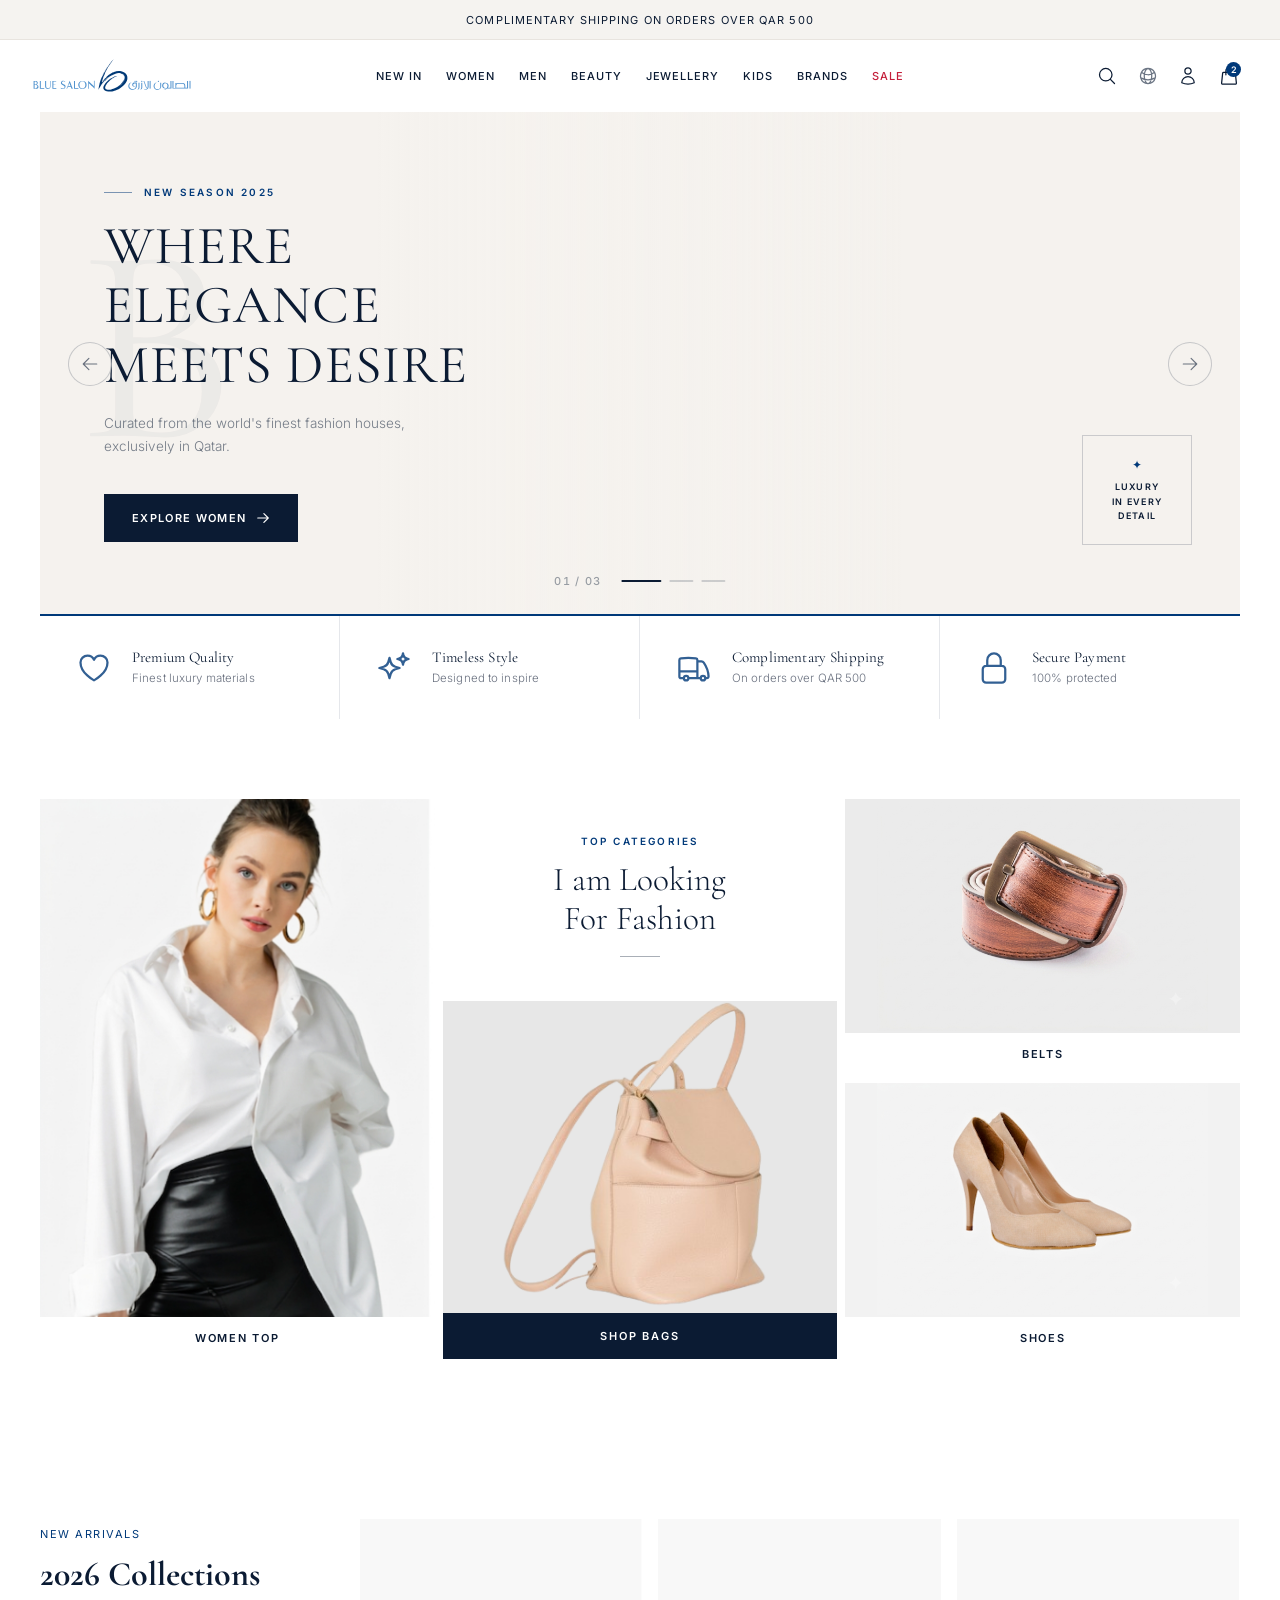
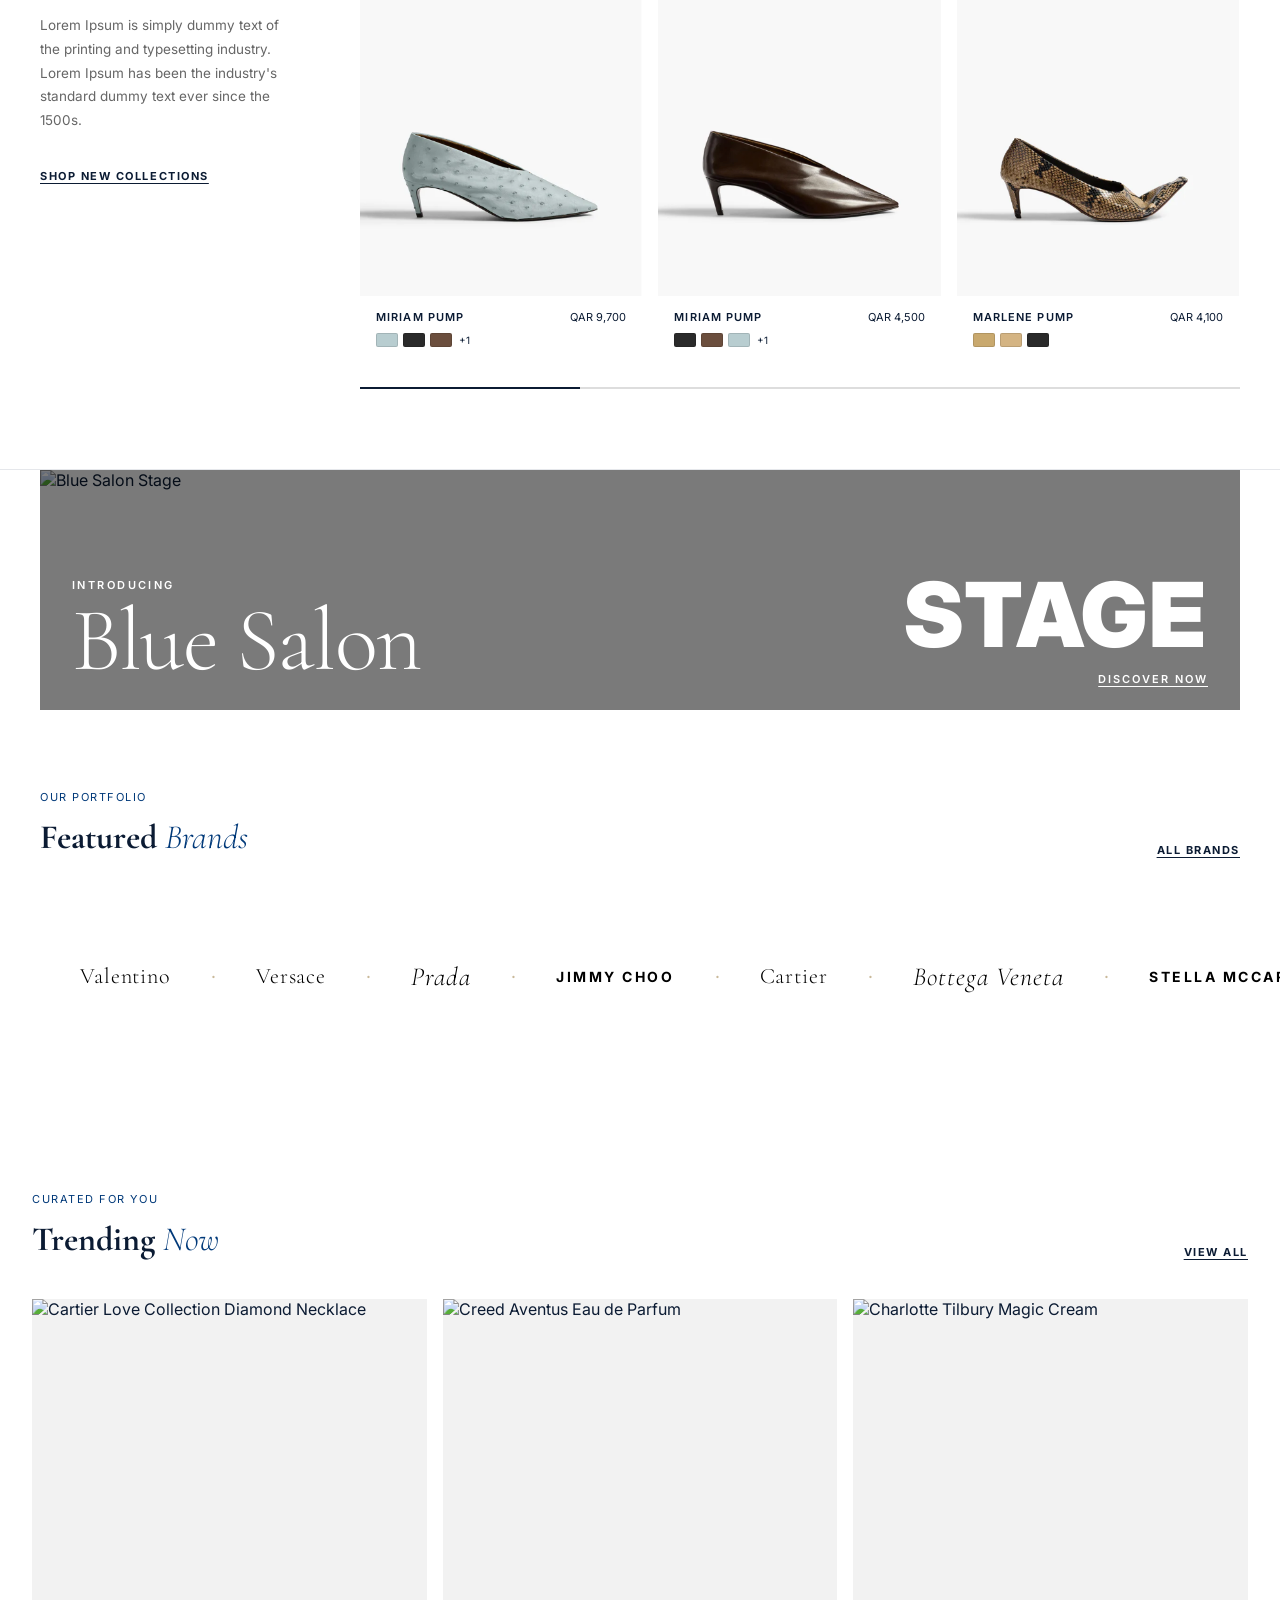
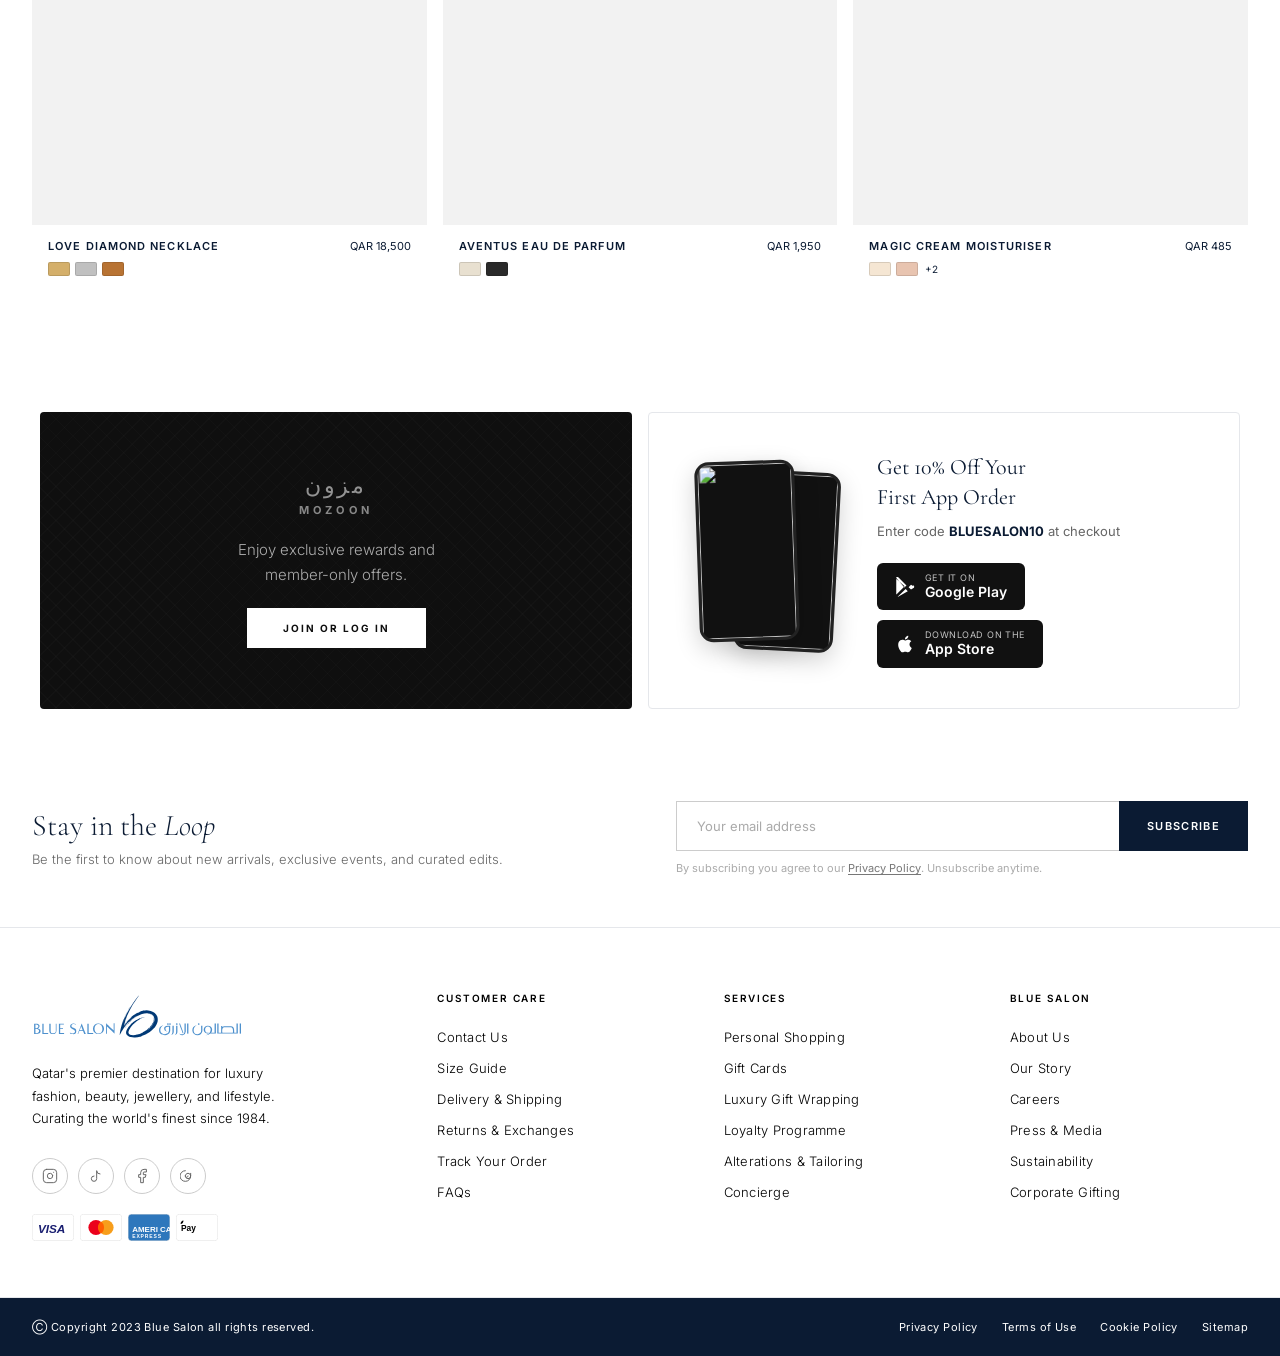
==== commit 5cac79ba: "update" ====
--- a/index.html
+++ b/index.html
@@ -1399,31 +1399,71 @@
 <!-- ============================================================
      FEATURED BRANDS
 ============================================================ -->
-<section class="section" aria-labelledby="brands-heading">
-    <div class="container">
+<section class="brands-section" aria-label="Featured Brands">
+    <div class="brands-header-wrap">
         <div class="section-header reveal">
             <div>
-                <p class="section-label">Our Portfolio</p>
-                <h2 class="section-title" id="brands-heading">Featured <em>Brands</em></h2>
-            </div>
-            <a href="#" class="text-link">
-                All Brands
-                <svg xmlns="http://www.w3.org/2000/svg" fill="none" viewBox="0 0 24 24" stroke="currentColor" width="14" height="14" stroke-width="2" aria-hidden="true"><path stroke-linecap="round" stroke-linejoin="round" d="M13.5 4.5L21 12m0 0l-7.5 7.5M21 12H3"/></svg>
-            </a>
-        </div>
-        <div class="brands-grid reveal">
-            <a href="#" class="brand-cell" aria-label="Valentino"><span class="brand-name">VALENTINO</span></a>
-            <a href="#" class="brand-cell" aria-label="Versace"><span class="brand-name">VERSACE</span></a>
-            <a href="#" class="brand-cell" aria-label="Prada"><span class="brand-name">PRADA</span></a>
-            <a href="#" class="brand-cell" aria-label="Jimmy Choo"><span class="brand-name">JIMMY CHOO</span></a>
-            <a href="#" class="brand-cell" aria-label="Cartier"><span class="brand-name">CARTIER</span></a>
-            <a href="#" class="brand-cell" aria-label="Bottega Veneta"><span class="brand-name">BOTTEGA<br>VENETA</span></a>
-            <a href="#" class="brand-cell" aria-label="Stella McCartney"><span class="brand-name">STELLA<br>McCARTNEY</span></a>
-            <a href="#" class="brand-cell" aria-label="Charlotte Tilbury"><span class="brand-name">CHARLOTTE<br>TILBURY</span></a>
-            <a href="#" class="brand-cell" aria-label="La Mer"><span class="brand-name">LA MER</span></a>
-            <a href="#" class="brand-cell" aria-label="Tom Ford"><span class="brand-name">TOM FORD</span></a>
-            <a href="#" class="brand-cell" aria-label="Creed"><span class="brand-name">CREED</span></a>
-            <a href="#" class="brand-cell" aria-label="Acqua di Parma"><span class="brand-name">ACQUA<br>DI PARMA</span></a>
+                <p class="na-label">Our Portfolio</p>
+                <h2 class="brands-section-title" id="brands-heading">Featured <em>Brands</em></h2>
+            </div>
+            <a href="#" class="na-cta">All Brands</a>
+        </div>
+    </div>
+    <div class="brands-marquee-wrap">
+        <div class="brands-marquee">
+            <div class="brands-track">
+                <a href="#" class="brand-item">Valentino</a>
+                <span class="brand-dot">·</span>
+                <a href="#" class="brand-item">Versace</a>
+                <span class="brand-dot">·</span>
+                <a href="#" class="brand-item brand-item--script">Prada</a>
+                <span class="brand-dot">·</span>
+                <a href="#" class="brand-item brand-item--mono">JIMMY CHOO</a>
+                <span class="brand-dot">·</span>
+                <a href="#" class="brand-item">Cartier</a>
+                <span class="brand-dot">·</span>
+                <a href="#" class="brand-item brand-item--script">Bottega Veneta</a>
+                <span class="brand-dot">·</span>
+                <a href="#" class="brand-item brand-item--mono">STELLA McCARTNEY</a>
+                <span class="brand-dot">·</span>
+                <a href="#" class="brand-item">Charlotte Tilbury</a>
+                <span class="brand-dot">·</span>
+                <a href="#" class="brand-item brand-item--script">La Mer</a>
+                <span class="brand-dot">·</span>
+                <a href="#" class="brand-item brand-item--mono">TOM FORD</a>
+                <span class="brand-dot">·</span>
+                <a href="#" class="brand-item">Creed</a>
+                <span class="brand-dot">·</span>
+                <a href="#" class="brand-item">Acqua di Parma</a>
+                <span class="brand-dot">·</span>
+            </div>
+            <!-- Duplicate for seamless loop -->
+            <div class="brands-track" aria-hidden="true">
+                <a href="#" class="brand-item">Valentino</a>
+                <span class="brand-dot">·</span>
+                <a href="#" class="brand-item">Versace</a>
+                <span class="brand-dot">·</span>
+                <a href="#" class="brand-item brand-item--script">Prada</a>
+                <span class="brand-dot">·</span>
+                <a href="#" class="brand-item brand-item--mono">JIMMY CHOO</a>
+                <span class="brand-dot">·</span>
+                <a href="#" class="brand-item">Cartier</a>
+                <span class="brand-dot">·</span>
+                <a href="#" class="brand-item brand-item--script">Bottega Veneta</a>
+                <span class="brand-dot">·</span>
+                <a href="#" class="brand-item brand-item--mono">STELLA McCARTNEY</a>
+                <span class="brand-dot">·</span>
+                <a href="#" class="brand-item">Charlotte Tilbury</a>
+                <span class="brand-dot">·</span>
+                <a href="#" class="brand-item brand-item--script">La Mer</a>
+                <span class="brand-dot">·</span>
+                <a href="#" class="brand-item brand-item--mono">TOM FORD</a>
+                <span class="brand-dot">·</span>
+                <a href="#" class="brand-item">Creed</a>
+                <span class="brand-dot">·</span>
+                <a href="#" class="brand-item">Acqua di Parma</a>
+                <span class="brand-dot">·</span>
+            </div>
         </div>
     </div>
 </section>
@@ -1506,36 +1546,61 @@
 </section>
 
 <!-- ============================================================
+     REWARDS + APP SECTION
+============================================================ -->
+<section class="rewards-app-section">
+    <div class="rewards-app-grid">
+
+        <!-- Left: Mozoon Rewards -->
+        <div class="rewards-card">
+            <div class="rewards-card-bg"></div>
+            <div class="rewards-card-content">
+                <div class="rewards-logo">
+                    <p class="rewards-logo-ar">مزون</p>
+                    <p class="rewards-logo-en">MOZOON</p>
+                </div>
+                <p class="rewards-desc">Enjoy exclusive rewards and<br>member-only offers.</p>
+                <a href="#" class="rewards-btn">Join or Log In</a>
+            </div>
+        </div>
+
+        <!-- Right: Blue Salon App -->
+        <div class="app-card">
+            <div class="app-card-phones">
+                <div class="app-phone app-phone--back">
+                    <div class="app-phone-screen">
+                        <img src="https://images.unsplash.com/photo-1483985988355-763728e1935b?w=200&q=80" alt="" aria-hidden="true">
+                    </div>
+                </div>
+                <div class="app-phone app-phone--front">
+                    <div class="app-phone-screen">
+                        <img src="https://images.unsplash.com/photo-1469334031218-e382a71b716b?w=200&q=80" alt="" aria-hidden="true">
+                    </div>
+                </div>
+            </div>
+            <div class="app-card-content">
+                <h3 class="app-headline">Get 10% Off Your<br>First App Order</h3>
+                <p class="app-code">Enter code <strong>BLUESALON10</strong> at checkout</p>
+                <div class="app-store-btns">
+                    <a href="#" class="store-btn" aria-label="Get it on Google Play">
+                        <svg xmlns="http://www.w3.org/2000/svg" viewBox="0 0 24 24" width="20" height="20" fill="currentColor"><path d="M3.18 23.76a2 2 0 001.07-.31l11.09-6.42-2.56-2.56-9.6 9.29zm-1.5-21.3A2 2 0 001.5 4v16a2 2 0 00.18.85l9.88-9.88L1.68 2.46zm20.04 8.3l-2.52-1.46-2.85 2.85 2.85 2.86 2.54-1.47a2 2 0 000-3.78zM4.25.55L13.78 10.1l-2.56 2.55L1.32.76A2 2 0 014.25.55z"/></svg>
+                        <span><small>GET IT ON</small>Google Play</span>
+                    </a>
+                    <a href="#" class="store-btn" aria-label="Download on the App Store">
+                        <svg xmlns="http://www.w3.org/2000/svg" viewBox="0 0 24 24" width="20" height="20" fill="currentColor"><path d="M18.71 19.5c-.83 1.24-1.71 2.45-3.05 2.47-1.34.03-1.77-.79-3.29-.79-1.53 0-2 .77-3.27.82-1.31.05-2.3-1.32-3.14-2.53C4.25 17 2.94 12.45 4.7 9.39c.87-1.52 2.43-2.48 4.12-2.51 1.28-.02 2.5.87 3.29.87.78 0 2.26-1.07 3.8-.91.65.03 2.47.26 3.64 1.98-.09.06-2.17 1.28-2.15 3.81.03 3.02 2.65 4.03 2.68 4.04-.03.07-.42 1.44-1.38 2.83M13 3.5c.73-.83 1.94-1.46 2.94-1.5.13 1.17-.34 2.35-1.04 3.19-.69.85-1.83 1.51-2.95 1.42-.15-1.15.41-2.35 1.05-3.11z"/></svg>
+                        <span><small>Download on the</small>App Store</span>
+                    </a>
+                </div>
+            </div>
+        </div>
+
+    </div>
+</section>
+
+<!-- ============================================================
      FOOTER
 ============================================================ -->
 <footer class="site-footer" role="contentinfo">
-
-    <!-- Store Locations -->
-    <div class="footer-stores">
-        <div class="container">
-            <div class="footer-stores-header">
-                <p class="section-label section-label--light">Visit Us</p>
-                <h3 class="footer-stores-title">Our <em>Stores</em></h3>
-            </div>
-            <div class="stores-grid">
-                <div class="store-card">
-                    <p class="store-name">Mall of Qatar</p>
-                    <p class="store-address">Level 1, Mall of Qatar<br>Al Rayyan, Qatar</p>
-                    <p class="store-hours">Sat–Thu: 10:00–22:00 &nbsp;·&nbsp; Fri: 14:00–22:00</p>
-                </div>
-                <div class="store-card">
-                    <p class="store-name">Villaggio Mall</p>
-                    <p class="store-address">Ground Floor, Villaggio Mall<br>Al Waab Street, Doha</p>
-                    <p class="store-hours">Sat–Thu: 10:00–22:00 &nbsp;·&nbsp; Fri: 14:00–22:00</p>
-                </div>
-                <div class="store-card">
-                    <p class="store-name">Doha Festival City</p>
-                    <p class="store-address">Level 1, Doha Festival City<br>Al Khor Highway, Qatar</p>
-                    <p class="store-hours">Sat–Thu: 10:00–22:00 &nbsp;·&nbsp; Fri: 14:00–22:00</p>
-                </div>
-            </div>
-        </div>
-    </div>
 
     <!-- Newsletter -->
     <div class="footer-newsletter">
@@ -1580,6 +1645,22 @@
                         <a href="#" class="social-link" aria-label="Blue Salon on Pinterest" role="listitem">
                             <svg xmlns="http://www.w3.org/2000/svg" viewBox="0 0 24 24" fill="none" stroke="currentColor" stroke-width="1.5" stroke-linecap="round" stroke-linejoin="round" width="16" height="16"><path d="M8 12a4 4 0 108 0c0-2.21-1.79-4-4-4s-4 1.79-4 4zm4 0c0 1.1-.9 2-2 2M16 8v4a8 8 0 11-8-8"/></svg>
                         </a>
+                    </div>
+
+                    <!-- Payment cards -->
+                    <div class="footer-payment-cards footer-payment-cards--main">
+                        <span class="pay-card" aria-label="Visa">
+                            <svg xmlns="http://www.w3.org/2000/svg" viewBox="0 0 50 32" width="42" height="27"><rect width="50" height="32" rx="4" fill="#fff" stroke="#ddd" stroke-width="1"/><text x="7" y="22" font-family="Arial,sans-serif" font-size="14" font-weight="700" font-style="italic" fill="#1a1f71">VISA</text></svg>
+                        </span>
+                        <span class="pay-card" aria-label="Mastercard">
+                            <svg xmlns="http://www.w3.org/2000/svg" viewBox="0 0 50 32" width="42" height="27"><rect width="50" height="32" rx="4" fill="#fff" stroke="#ddd" stroke-width="1"/><circle cx="19" cy="16" r="9" fill="#EB001B"/><circle cx="31" cy="16" r="9" fill="#F79E1B"/><path d="M25 8.8a9 9 0 010 14.4A9 9 0 0125 8.8z" fill="#FF5F00"/></svg>
+                        </span>
+                        <span class="pay-card" aria-label="American Express">
+                            <svg xmlns="http://www.w3.org/2000/svg" viewBox="0 0 50 32" width="42" height="27"><rect width="50" height="32" rx="4" fill="#2E77BC" stroke="#ddd" stroke-width="1"/><text x="5" y="21" font-family="Arial,sans-serif" font-size="9.5" font-weight="700" fill="#fff">AMERI CAN</text><text x="5" y="28" font-family="Arial,sans-serif" font-size="6" font-weight="700" letter-spacing="1" fill="#fff">EXPRESS</text></svg>
+                        </span>
+                        <span class="pay-card" aria-label="Apple Pay">
+                            <svg xmlns="http://www.w3.org/2000/svg" viewBox="0 0 50 32" width="42" height="27"><rect width="50" height="32" rx="4" fill="#fff" stroke="#ddd" stroke-width="1"/><text x="6" y="20" font-family="-apple-system,Arial,sans-serif" font-size="10" font-weight="600" fill="#000"> Pay</text><path d="M8 10.5c.6-.7 1-1.7.9-2.7-.9.1-2 .6-2.6 1.4-.6.7-.9 1.6-.8 2.5.9.1 1.9-.4 2.5-1.2z" fill="#000"/></svg>
+                        </span>
                     </div>
                 </div>
 
@@ -1630,7 +1711,7 @@
     <div class="footer-bottom">
         <div class="container">
             <div class="footer-bottom-inner">
-                <p class="footer-copyright">© 2025 Blue Salon — Al Issa Group. All rights reserved. Qatar.</p>
+                <p class="footer-copyright">Ⓒ Copyright 2023 Blue Salon all rights reserved.</p>
                 <nav class="footer-legal-links" aria-label="Legal links">
                     <a href="#">Privacy Policy</a>
                     <a href="#">Terms of Use</a>
--- a/styles.css
+++ b/styles.css
@@ -1268,14 +1268,15 @@
    PROMO BANNER
 ============================================================ */
 .promo-banner {
+  max-width: 1536px;
+  margin: 0 auto;
   padding: 0 40px;
 }
 .promo-banner-inner {
   position: relative;
   height: 240px;
   overflow: hidden;
-  max-width: 1536px;
-  margin: 0 auto;
+  width: 100%;
 }
 .promo-banner-bg {
   position: absolute;
@@ -1345,55 +1346,289 @@
 }
 
 /* ============================================================
-   BRANDS GRID
+   BRANDS — marquee strip
 ============================================================ */
-.brands-grid {
+.brands-section {
+  background: #fff;
+  overflow: hidden;
+  padding: 80px 0;
+}
+.brands-header-wrap {
+  max-width: 1536px;
+  margin: 0 auto;
+  padding: 0 40px;
+  margin-bottom: 8px;
+}
+.brands-section-title {
+  font-family: var(--serif);
+  font-size: 34px;
+  font-weight: 700;
+  line-height: 1.15;
+  color: var(--navy);
+  margin-top: 10px;
+}
+.brands-section-title em { font-style: italic; font-weight: 300; color: var(--blue); }
+.brands-marquee-wrap {
+  padding: 40px 0;
+  overflow: hidden;
+  background: #fff;
+  max-width: 1536px;
+  margin: 0 auto;
+  padding-left: 40px;
+  padding-right: 40px;
+}
+.brands-marquee {
+  display: flex;
+  width: max-content;
+  animation: brandScroll 30s linear infinite;
+}
+.brands-marquee:hover { animation-play-state: paused; }
+.brands-track {
+  display: flex;
+  align-items: center;
+  gap: 0;
+  white-space: nowrap;
+}
+@keyframes brandScroll {
+  from { transform: translateX(0); }
+  to   { transform: translateX(-50%); }
+}
+
+.brand-item {
+  font-family: var(--serif);
+  font-size: 22px;
+  font-weight: 300;
+  letter-spacing: 0.04em;
+  color: #000;
+  padding: 0 40px;
+  text-decoration: none;
+  transition: color 0.3s ease;
+  white-space: nowrap;
+}
+.brand-item:hover { color: #555; }
+.brand-item--script {
+  font-style: italic;
+  font-size: 26px;
+}
+.brand-item--mono {
+  font-family: var(--sans);
+  font-size: 14px;
+  font-weight: 700;
+  letter-spacing: 0.18em;
+  text-transform: uppercase;
+}
+.brand-dot {
+  color: #c9b99a;
+  font-size: 18px;
+  flex-shrink: 0;
+}
+
+/* ============================================================
+   REWARDS + APP SECTION
+============================================================ */
+.rewards-app-section {
+  padding: 40px;
+  background: #fff;
+}
+.rewards-app-grid {
   display: grid;
-  grid-template-columns: repeat(6, 1fr);
-}
-
-.brand-cell {
-  display: flex;
+  grid-template-columns: 1fr 1fr;
+  gap: 16px;
+  max-width: 1536px;
+  margin: 0 auto;
+}
+
+/* Rewards card */
+.rewards-card {
+  position: relative;
+  overflow: hidden;
+  min-height: 280px;
+  border-radius: 4px;
+}
+.rewards-card-bg {
+  position: absolute;
+  inset: 0;
+  background: #0f0f0f;
+  background-image:
+    repeating-linear-gradient(45deg, rgba(255,255,255,0.015) 0px, rgba(255,255,255,0.015) 1px, transparent 1px, transparent 12px),
+    repeating-linear-gradient(-45deg, rgba(255,255,255,0.015) 0px, rgba(255,255,255,0.015) 1px, transparent 1px, transparent 12px);
+}
+.rewards-card-content {
+  position: relative;
+  z-index: 1;
+  display: flex;
+  flex-direction: column;
   align-items: center;
   justify-content: center;
-  padding: 44px 24px;
+  height: 100%;
+  min-height: 280px;
+  padding: 48px 40px;
+  text-align: center;
+  gap: 20px;
+}
+.rewards-logo { line-height: 1.2; }
+.rewards-logo-ar {
+  font-family: var(--serif);
+  font-size: 22px;
+  font-weight: 300;
+  color: rgba(255,255,255,0.55);
+  letter-spacing: 0.12em;
+  margin-bottom: 4px;
+}
+.rewards-logo-en {
+  font-family: var(--sans);
+  font-size: 11px;
+  font-weight: 700;
+  letter-spacing: 0.38em;
+  color: rgba(255,255,255,0.5);
+  text-transform: uppercase;
+}
+.rewards-desc {
+  font-size: 15px;
+  color: rgba(255,255,255,0.65);
+  line-height: 1.7;
+  font-weight: 300;
+}
+.rewards-btn {
+  display: inline-block;
+  padding: 14px 36px;
+  background: #fff;
+  color: #0f0f0f;
+  font-size: 10px;
+  font-weight: 700;
+  letter-spacing: 0.2em;
+  text-transform: uppercase;
+  text-decoration: none;
+  transition: background var(--fast), color var(--fast);
+}
+.rewards-btn:hover { background: #c9a96e; color: #fff; }
+
+/* App card */
+.app-card {
+  display: flex;
+  align-items: center;
+  gap: 40px;
+  padding: 40px 48px;
   border: 1px solid var(--border);
-  margin: -1px 0 0 -1px;
+  border-radius: 4px;
+  background: #fff;
+  min-height: 280px;
+}
+.app-card-phones {
+  position: relative;
+  flex-shrink: 0;
+  width: 140px;
+  height: 200px;
+}
+.app-phone {
+  position: absolute;
+  width: 100px;
+  height: 180px;
+  background: #111;
+  border-radius: 14px;
+  overflow: hidden;
+  border: 3px solid #222;
+  box-shadow: 0 8px 24px rgba(0,0,0,0.18);
+}
+.app-phone--back {
+  right: 0; top: 10px;
+  transform: rotate(3deg);
+  z-index: 1;
+}
+.app-phone--front {
+  left: 0; top: 0;
+  transform: rotate(-2deg);
+  z-index: 2;
+}
+.app-phone-screen {
+  width: 100%; height: 100%;
+  overflow: hidden;
+}
+.app-phone-screen img {
+  width: 100%; height: 100%;
+  object-fit: cover;
+  object-position: center top;
+}
+.app-card-content { flex: 1; }
+.app-headline {
+  font-family: var(--serif);
+  font-size: 22px;
+  font-weight: 400;
+  line-height: 1.35;
+  color: var(--navy);
+  margin-bottom: 10px;
+}
+.app-code {
+  font-size: 13px;
+  color: #666;
+  margin-bottom: 24px;
+}
+.app-code strong {
+  color: var(--navy);
+  font-weight: 700;
+}
+.app-store-btns {
+  display: flex;
+  flex-direction: column;
+  gap: 10px;
+}
+.store-btn {
+  display: inline-flex;
+  align-items: center;
+  gap: 10px;
+  padding: 10px 18px;
+  background: #111;
+  color: #fff;
+  border-radius: 6px;
+  text-decoration: none;
+  width: fit-content;
   transition: background var(--fast);
-  text-align: center;
-  position: relative;
-}
-.brand-cell::after {
-  content: '';
-  position: absolute;
-  bottom: 0; left: 50%;
-  transform: translateX(-50%);
-  width: 0; height: 1px;
-  background: var(--blue);
-  transition: width 0.3s ease;
-}
-.brand-cell:hover { background: #faf9f7; }
-.brand-cell:hover::after { width: 40%; }
-
-.brand-name {
-  font-family: var(--serif);
-  font-size: 15px;
+}
+.store-btn:hover { background: #333; }
+.store-btn span {
+  display: flex;
+  flex-direction: column;
+  line-height: 1.2;
+  font-family: var(--sans);
+}
+.store-btn span small {
+  font-size: 9px;
   font-weight: 400;
-  letter-spacing: 0.06em;
-  color: rgba(11,27,51,0.35);
-  line-height: 1.45;
-  transition: color var(--fast);
-}
-.brand-cell:hover .brand-name { color: var(--navy); }
+  opacity: 0.75;
+  text-transform: uppercase;
+  letter-spacing: 0.05em;
+}
+.store-btn span {
+  font-size: 14px;
+  font-weight: 600;
+}
 
 /* ============================================================
    TRENDING (asymmetric 3-col)
 ============================================================ */
+.trending-section {
+  background: #fff;
+  padding: 80px 0;
+}
+.trending-header {
+  display: flex;
+  align-items: flex-end;
+  justify-content: space-between;
+  margin-bottom: 40px;
+}
+.trending-title {
+  font-family: var(--serif);
+  font-size: 34px;
+  font-weight: 700;
+  line-height: 1.15;
+  color: var(--navy);
+  margin-top: 10px;
+}
+.trending-title em { font-style: italic; font-weight: 300; color: var(--blue); }
 .trending-grid {
   display: grid;
-  grid-template-columns: 1.25fr 1fr 1fr;
-  gap: 28px;
-  align-items: start;
+  grid-template-columns: repeat(3, 1fr);
+  gap: 16px;
 }
 
 .product-card--hero .product-image-wrap::after { padding-bottom: 115%; }
@@ -1640,7 +1875,7 @@
 /* ============================================================
    FOOTER
 ============================================================ */
-.site-footer { background: var(--navy); color: var(--white); }
+.site-footer { background: #fff; color: var(--navy); }
 
 /* Store locations */
 .footer-stores {
@@ -1691,7 +1926,7 @@
 /* Newsletter */
 .footer-newsletter {
   padding: 52px 0;
-  border-bottom: 1px solid rgba(255,255,255,0.07);
+  border-bottom: 1px solid var(--border);
 }
 .newsletter-grid {
   display: grid;
@@ -1703,14 +1938,14 @@
   font-family: var(--serif);
   font-size: 30px;
   font-weight: 300;
-  color: var(--white);
+  color: var(--navy);
   line-height: 1.15;
   margin-bottom: 8px;
 }
 .newsletter-heading em { font-style: italic; }
 .newsletter-sub {
   font-size: 13px;
-  color: rgba(255,255,255,0.45);
+  color: #666;
   font-weight: 300;
 }
 
@@ -1721,27 +1956,26 @@
 .newsletter-input {
   flex: 1;
   height: 50px;
-  background: rgba(255,255,255,0.06);
-  border: 1px solid rgba(255,255,255,0.15);
+  background: #fff;
+  border: 1px solid #ccc;
   border-right: none;
   padding: 0 20px;
   font-size: 13px;
-  color: var(--white);
+  color: var(--navy);
   font-family: var(--sans);
-  transition: background var(--fast), border-color var(--fast);
-}
-.newsletter-input::placeholder { color: rgba(255,255,255,0.3); }
+  transition: border-color var(--fast);
+}
+.newsletter-input::placeholder { color: #aaa; }
 .newsletter-input:focus {
   outline: none;
-  background: rgba(255,255,255,0.09);
-  border-color: rgba(255,255,255,0.35);
+  border-color: var(--navy);
 }
 
 .newsletter-btn {
   height: 50px;
   padding: 0 28px;
-  background: var(--white);
-  color: var(--navy);
+  background: var(--navy);
+  color: #fff;
   font-size: 11px;
   font-weight: 600;
   letter-spacing: 0.12em;
@@ -1751,14 +1985,14 @@
   white-space: nowrap;
   flex-shrink: 0;
 }
-.newsletter-btn:hover { background: var(--silver); }
+.newsletter-btn:hover { background: var(--blue); }
 
 .newsletter-legal {
   font-size: 11px;
-  color: rgba(255,255,255,0.22);
+  color: #aaa;
 }
 .newsletter-legal a {
-  color: rgba(255,255,255,0.35);
+  color: #777;
   text-decoration: underline;
   text-underline-offset: 2px;
 }
@@ -1766,7 +2000,7 @@
 /* Main footer links */
 .footer-main {
   padding: 64px 0 56px;
-  border-bottom: 1px solid rgba(255,255,255,0.07);
+  border-bottom: 1px solid var(--border);
 }
 .footer-cols {
   display: grid;
@@ -1775,17 +2009,19 @@
 }
 
 .footer-logo {
-  filter: brightness(0) invert(1);
-  opacity: 0.85;
+  filter: none;
+  opacity: 1;
   margin-bottom: 20px;
   display: block;
+  height: 50px;
+  width: auto;
   transition: opacity var(--fast);
 }
-.footer-logo:hover { opacity: 1; }
+.footer-logo:hover { opacity: 0.75; }
 
 .footer-tagline {
   font-size: 13px;
-  color: rgba(255,255,255,0.42);
+  color: #000;
   line-height: 1.75;
   font-weight: 300;
   max-width: 280px;
@@ -1795,18 +2031,18 @@
 .social-links { display: flex; gap: 10px; }
 .social-link {
   width: 36px; height: 36px;
-  border: 1px solid rgba(255,255,255,0.15);
+  border: 1px solid #ccc;
   border-radius: 50%;
   display: flex;
   align-items: center;
   justify-content: center;
-  color: rgba(255,255,255,0.45);
+  color: #666;
   transition: border-color var(--fast), color var(--fast), background var(--fast);
 }
 .social-link:hover {
-  border-color: var(--white);
-  color: var(--white);
-  background: rgba(255,255,255,0.05);
+  border-color: var(--navy);
+  color: var(--navy);
+  background: rgba(0,0,0,0.04);
 }
 
 .footer-col-heading {
@@ -1814,32 +2050,34 @@
   font-weight: 600;
   letter-spacing: 0.16em;
   text-transform: uppercase;
-  color: var(--white);
+  color: #000;
   margin-bottom: 22px;
 }
 
 .footer-links { display: flex; flex-direction: column; gap: 11px; }
 .footer-link {
   font-size: 13px;
-  color: rgba(255,255,255,0.42);
+  color: #000;
   font-weight: 300;
   letter-spacing: 0.02em;
   transition: color var(--fast), padding-left var(--fast);
 }
-.footer-link:hover { color: rgba(255,255,255,0.85); padding-left: 4px; }
+.footer-link:hover { color: #000; padding-left: 4px; }
 
 /* Footer bottom */
 .footer-bottom {
   padding: 22px 0;
+  background: var(--navy);
 }
 .footer-bottom-inner {
   display: flex;
   justify-content: space-between;
   align-items: center;
+  gap: 24px;
 }
 .footer-copyright {
   font-size: 11px;
-  color: rgba(255,255,255,0.25);
+  color: #fff;
   letter-spacing: 0.04em;
 }
 .footer-legal-links {
@@ -1848,11 +2086,26 @@
 }
 .footer-legal-links a {
   font-size: 11px;
-  color: rgba(255,255,255,0.25);
+  color: #fff;
   letter-spacing: 0.04em;
   transition: color var(--fast);
 }
-.footer-legal-links a:hover { color: rgba(255,255,255,0.65); }
+.footer-legal-links a:hover { color: #fff; }
+
+.footer-payment-cards {
+  display: flex;
+  align-items: center;
+  gap: 6px;
+}
+.footer-payment-cards--main {
+  margin-top: 20px;
+}
+.pay-card {
+  display: inline-flex;
+  border-radius: 4px;
+  overflow: hidden;
+  box-shadow: 0 0 0 1px rgba(255,255,255,0.2);
+}
 
 /* ============================================================
    SEARCH OVERLAY
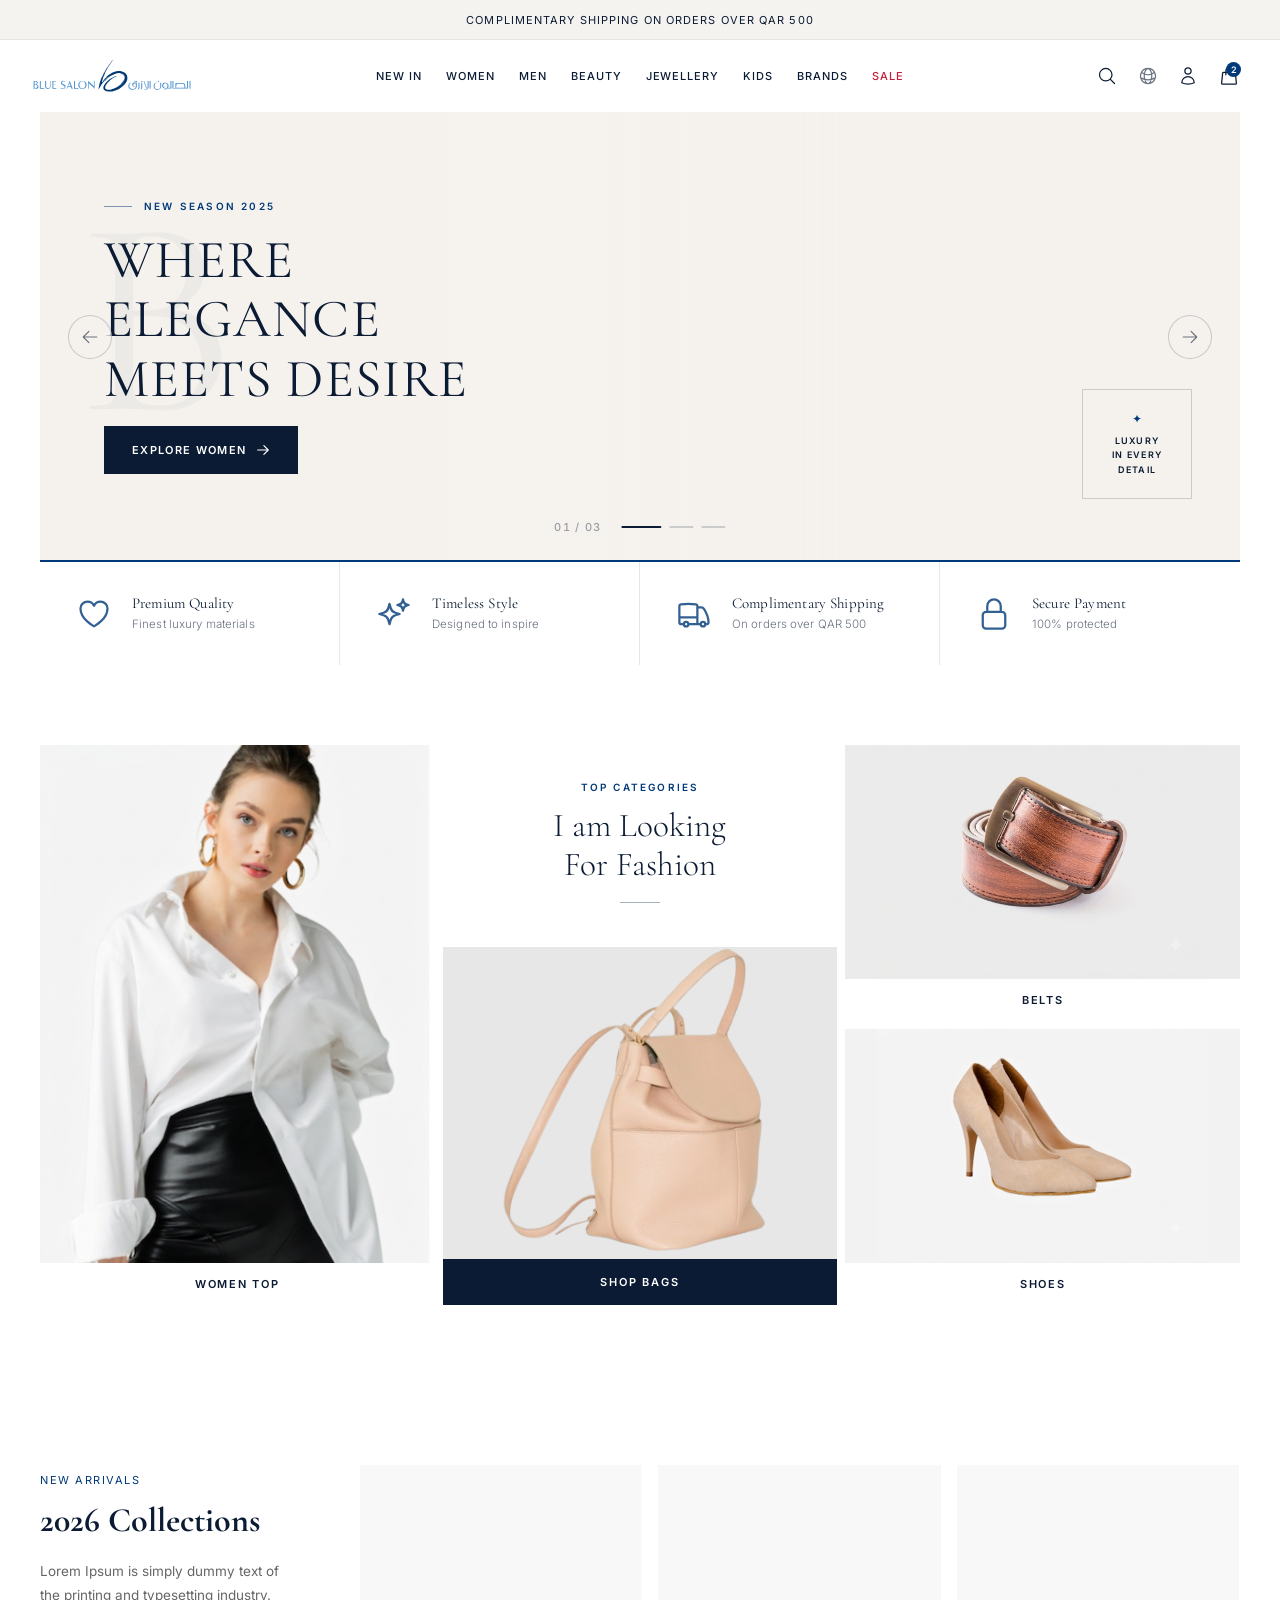
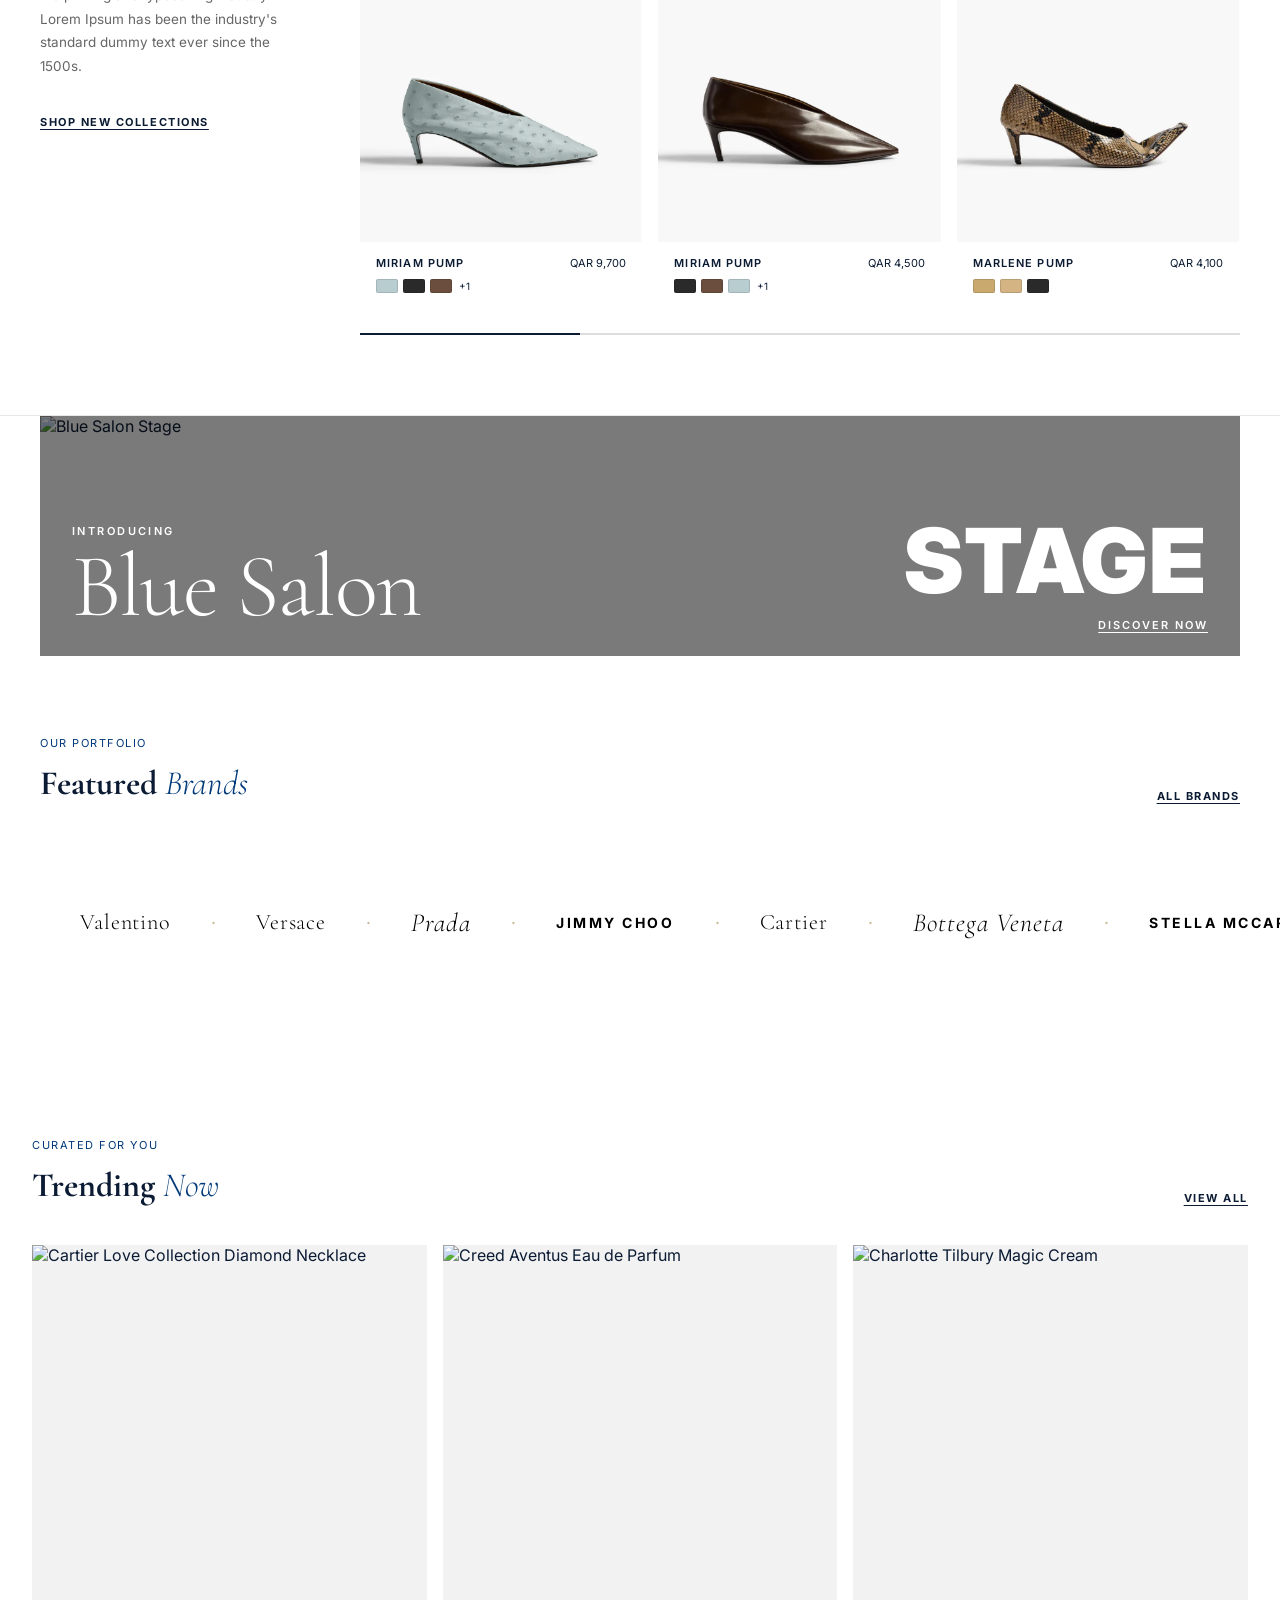
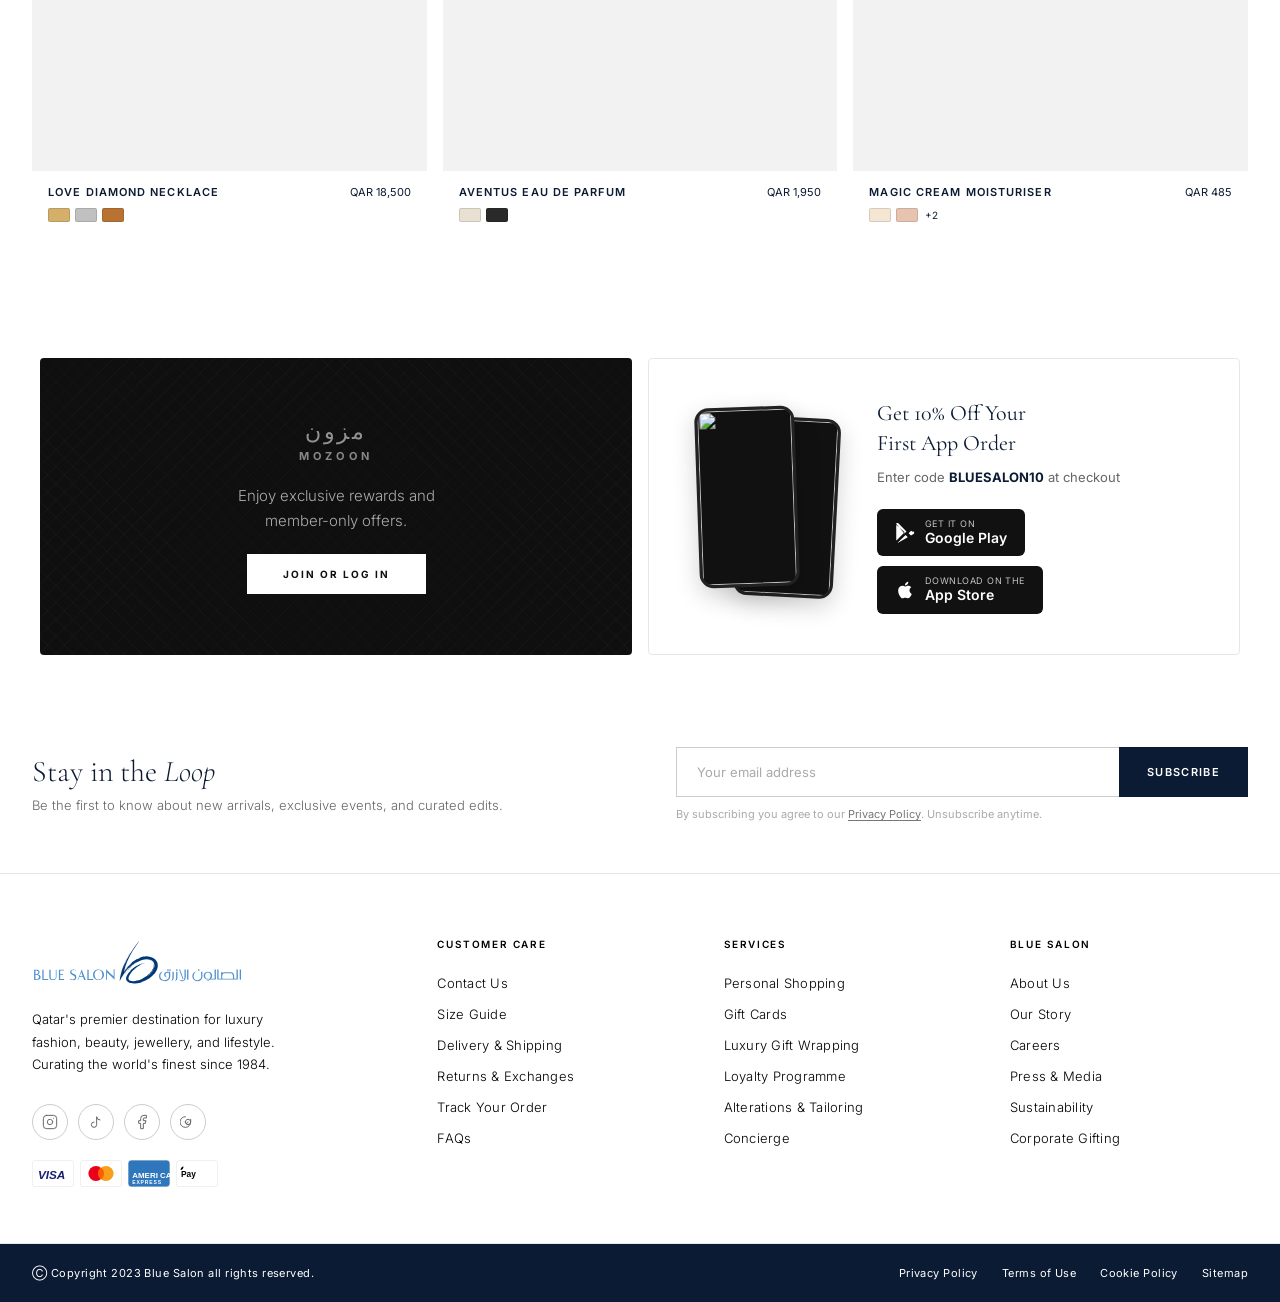
==== commit df5ca9bf: "Uopdate" ====
--- a/index.html
+++ b/index.html
@@ -1080,7 +1080,7 @@
                         New Season 2025
                     </p>
                     <h1 class="hs-headline">Where Elegance<br>Meets Desire</h1>
-                    <p class="hs-body">Curated from the world's finest fashion houses,<br class="br-md">exclusively in Qatar.</p>
+
                     <a href="#" class="hs-cta">
                         Explore Women
                         <svg xmlns="http://www.w3.org/2000/svg" fill="none" viewBox="0 0 24 24" stroke="currentColor" width="14" height="14" stroke-width="2" aria-hidden="true"><path stroke-linecap="round" stroke-linejoin="round" d="M13.5 4.5L21 12m0 0l-7.5 7.5M21 12H3"/></svg>
@@ -1109,7 +1109,7 @@
                         Fine Jewellery
                     </p>
                     <h1 class="hs-headline">Crafted for<br>the Extraordinary</h1>
-                    <p class="hs-body">Rare gems, precious metals, and artisan craft —<br class="br-md">jewellery that defines your legacy.</p>
+
                     <a href="#" class="hs-cta">
                         Discover Jewellery
                         <svg xmlns="http://www.w3.org/2000/svg" fill="none" viewBox="0 0 24 24" stroke="currentColor" width="14" height="14" stroke-width="2" aria-hidden="true"><path stroke-linecap="round" stroke-linejoin="round" d="M13.5 4.5L21 12m0 0l-7.5 7.5M21 12H3"/></svg>
@@ -1138,7 +1138,6 @@
                         New Season
                     </p>
                     <h1 class="hs-headline">The Art of<br>Beautiful Living</h1>
-                    <p class="hs-body">World-class beauty, fashion and fragrance —<br class="br-md">all curated for you in Qatar.</p>
                     <a href="#" class="hs-cta">
                         Discover More
                         <svg xmlns="http://www.w3.org/2000/svg" fill="none" viewBox="0 0 24 24" stroke="currentColor" width="14" height="14" stroke-width="2" aria-hidden="true"><path stroke-linecap="round" stroke-linejoin="round" d="M13.5 4.5L21 12m0 0l-7.5 7.5M21 12H3"/></svg>
--- a/styles.css
+++ b/styles.css
@@ -606,9 +606,9 @@
 /* Outer shell */
 .hs {
   position: relative;
-  height: 56vh;
-  min-height: 460px;
-  max-height: 660px;
+  height: 50vh;
+  min-height: 400px;
+  max-height: 560px;
   overflow: hidden;
   background: #f5f2ee;
   user-select: none;
@@ -1427,7 +1427,7 @@
    REWARDS + APP SECTION
 ============================================================ */
 .rewards-app-section {
-  padding: 40px;
+  padding: 40px 0;
   background: #fff;
 }
 .rewards-app-grid {
@@ -1436,6 +1436,7 @@
   gap: 16px;
   max-width: 1536px;
   margin: 0 auto;
+  padding: 0 40px;
 }
 
 /* Rewards card */
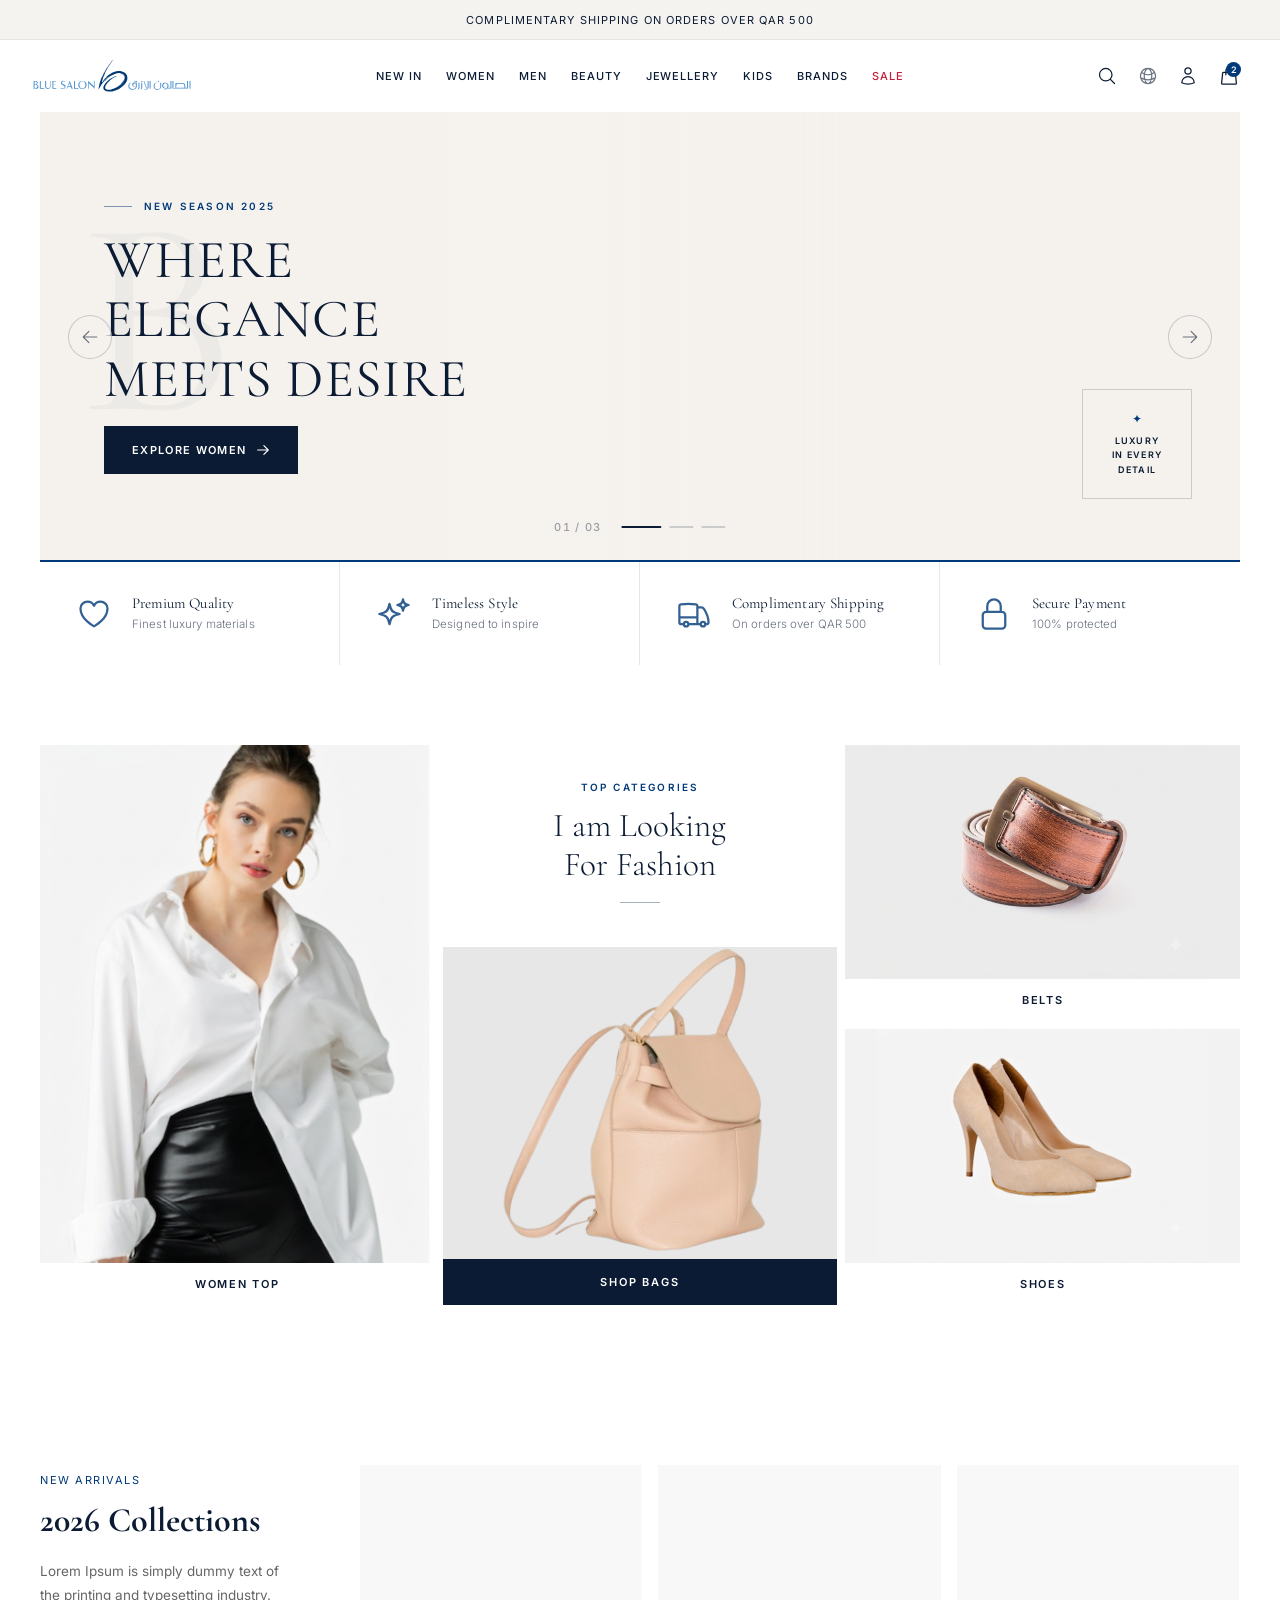
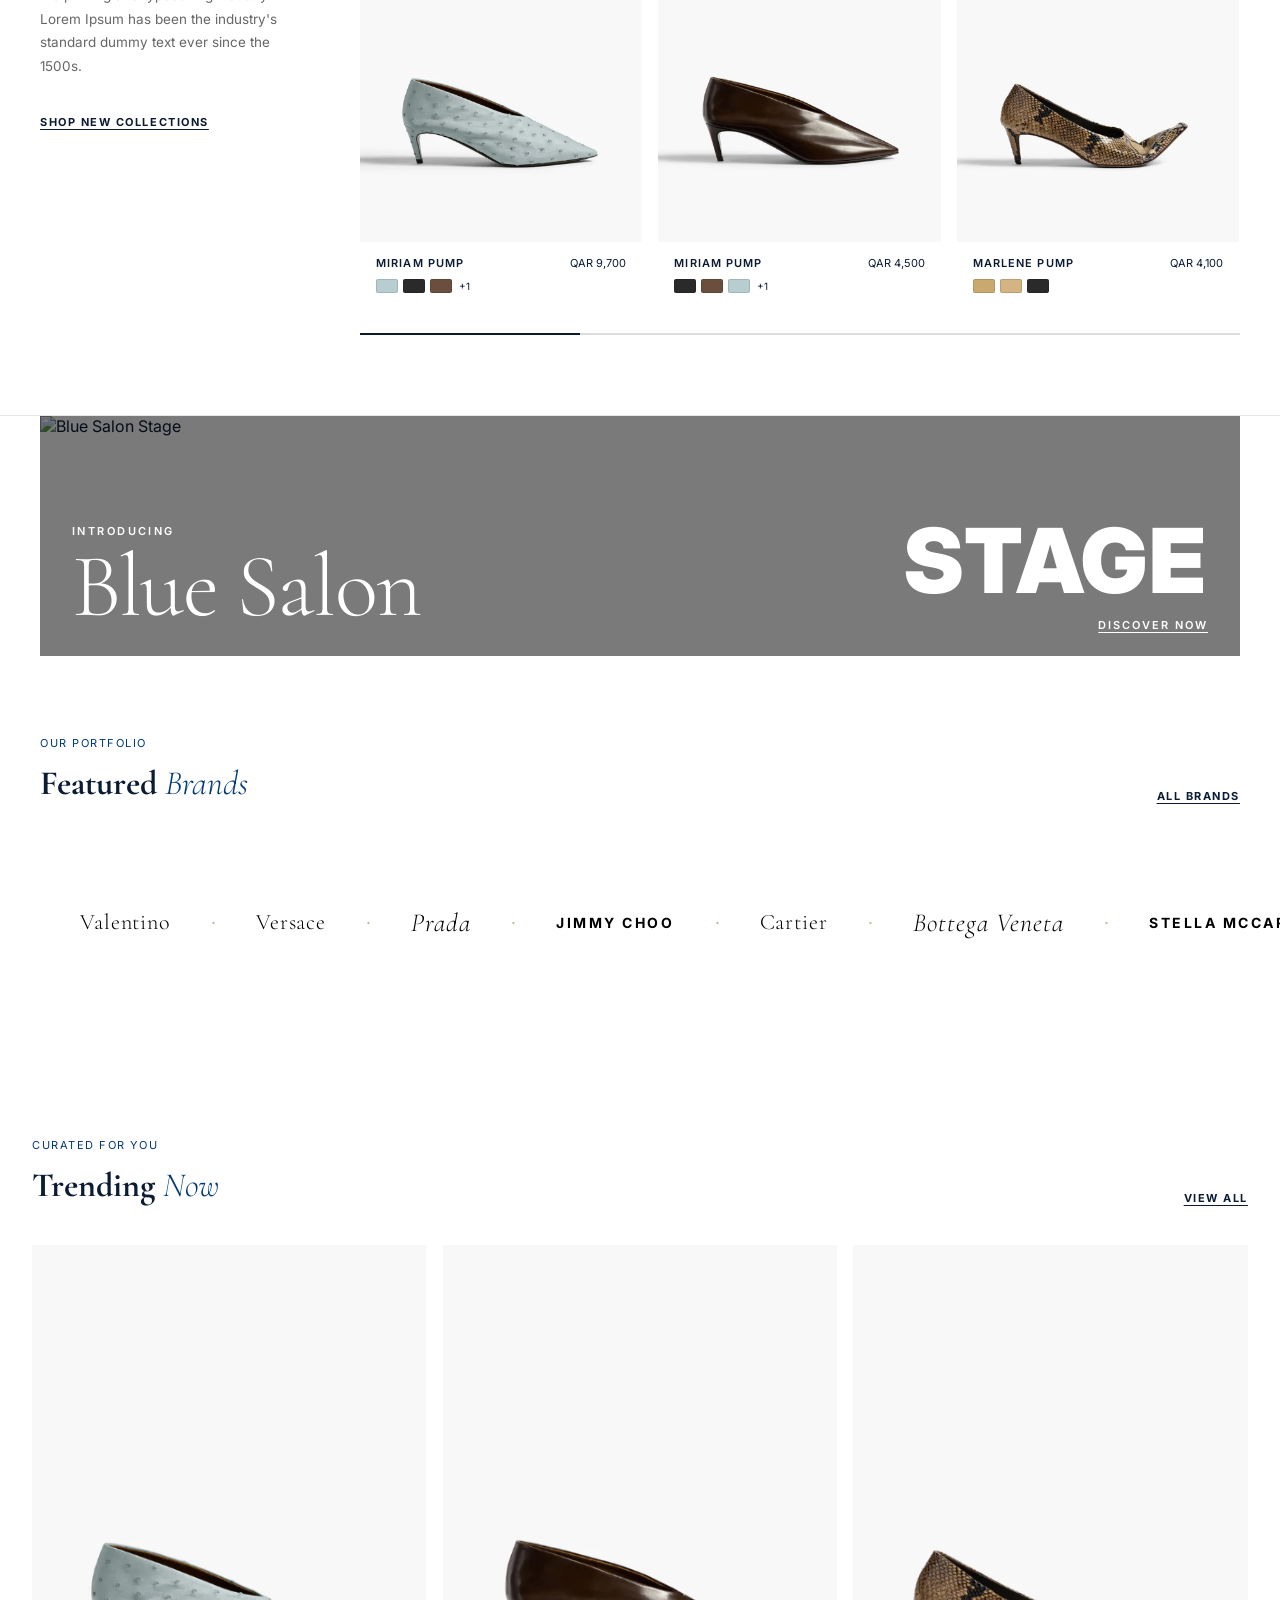
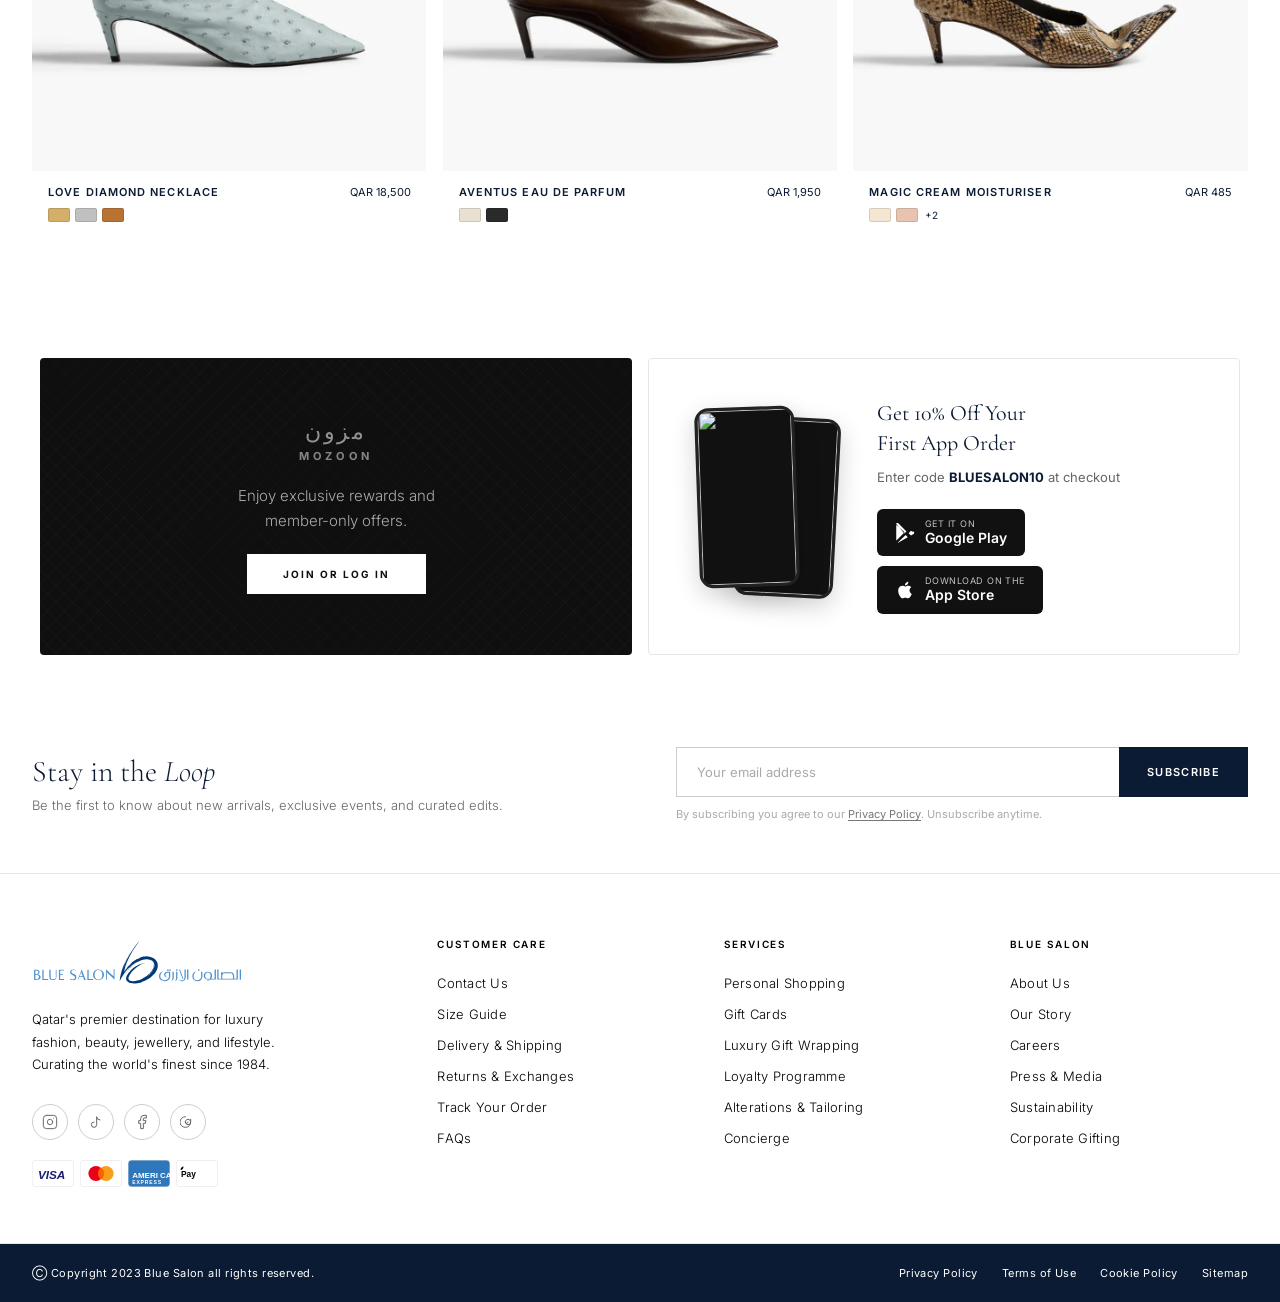
==== commit 3220562a: "Update" ====
--- a/index.html
+++ b/index.html
@@ -1290,6 +1290,14 @@
                 <a href="#" class="na-card-link" aria-label="Miriam Pump">
                     <div class="na-img-wrap">
                         <img src="assets/product1.png" alt="Miriam Pump" loading="lazy">
+                        <div class="na-actions">
+                            <button class="na-action-btn" aria-label="Add to wishlist">
+                                <svg xmlns="http://www.w3.org/2000/svg" fill="none" viewBox="0 0 24 24" stroke="currentColor" width="18" height="18" stroke-width="1.5"><path stroke-linecap="round" stroke-linejoin="round" d="M21 8.25c0-2.485-2.099-4.5-4.688-4.5-1.935 0-3.597 1.126-4.312 2.733-.715-1.607-2.377-2.733-4.313-2.733C5.1 3.75 3 5.765 3 8.25c0 7.22 9 12 9 12s9-4.78 9-12z"/></svg>
+                            </button>
+                            <button class="na-action-btn" aria-label="Add to cart">
+                                <svg xmlns="http://www.w3.org/2000/svg" fill="none" viewBox="0 0 24 24" stroke="currentColor" width="18" height="18" stroke-width="1.5"><path stroke-linecap="round" stroke-linejoin="round" d="M15.75 10.5V6a3.75 3.75 0 10-7.5 0v4.5m11.356-1.993l1.263 12c.07.665-.45 1.243-1.119 1.243H4.25a1.125 1.125 0 01-1.12-1.243l1.264-12A1.125 1.125 0 015.513 7.5h12.974c.576 0 1.059.435 1.119 1.007z"/></svg>
+                            </button>
+                        </div>
                     </div>
                     <div class="na-info">
                         <div class="na-info-row">
@@ -1310,6 +1318,14 @@
                 <a href="#" class="na-card-link" aria-label="Miriam Pump Dark">
                     <div class="na-img-wrap">
                         <img src="assets/product2.png" alt="Miriam Pump Dark" loading="lazy">
+                        <div class="na-actions">
+                            <button class="na-action-btn" aria-label="Add to wishlist">
+                                <svg xmlns="http://www.w3.org/2000/svg" fill="none" viewBox="0 0 24 24" stroke="currentColor" width="18" height="18" stroke-width="1.5"><path stroke-linecap="round" stroke-linejoin="round" d="M21 8.25c0-2.485-2.099-4.5-4.688-4.5-1.935 0-3.597 1.126-4.312 2.733-.715-1.607-2.377-2.733-4.313-2.733C5.1 3.75 3 5.765 3 8.25c0 7.22 9 12 9 12s9-4.78 9-12z"/></svg>
+                            </button>
+                            <button class="na-action-btn" aria-label="Add to cart">
+                                <svg xmlns="http://www.w3.org/2000/svg" fill="none" viewBox="0 0 24 24" stroke="currentColor" width="18" height="18" stroke-width="1.5"><path stroke-linecap="round" stroke-linejoin="round" d="M15.75 10.5V6a3.75 3.75 0 10-7.5 0v4.5m11.356-1.993l1.263 12c.07.665-.45 1.243-1.119 1.243H4.25a1.125 1.125 0 01-1.12-1.243l1.264-12A1.125 1.125 0 015.513 7.5h12.974c.576 0 1.059.435 1.119 1.007z"/></svg>
+                            </button>
+                        </div>
                     </div>
                     <div class="na-info">
                         <div class="na-info-row">
@@ -1330,6 +1346,14 @@
                 <a href="#" class="na-card-link" aria-label="Marlene Pump">
                     <div class="na-img-wrap">
                         <img src="assets/product4.png" alt="Marlene Pump" loading="lazy">
+                        <div class="na-actions">
+                            <button class="na-action-btn" aria-label="Add to wishlist">
+                                <svg xmlns="http://www.w3.org/2000/svg" fill="none" viewBox="0 0 24 24" stroke="currentColor" width="18" height="18" stroke-width="1.5"><path stroke-linecap="round" stroke-linejoin="round" d="M21 8.25c0-2.485-2.099-4.5-4.688-4.5-1.935 0-3.597 1.126-4.312 2.733-.715-1.607-2.377-2.733-4.313-2.733C5.1 3.75 3 5.765 3 8.25c0 7.22 9 12 9 12s9-4.78 9-12z"/></svg>
+                            </button>
+                            <button class="na-action-btn" aria-label="Add to cart">
+                                <svg xmlns="http://www.w3.org/2000/svg" fill="none" viewBox="0 0 24 24" stroke="currentColor" width="18" height="18" stroke-width="1.5"><path stroke-linecap="round" stroke-linejoin="round" d="M15.75 10.5V6a3.75 3.75 0 10-7.5 0v4.5m11.356-1.993l1.263 12c.07.665-.45 1.243-1.119 1.243H4.25a1.125 1.125 0 01-1.12-1.243l1.264-12A1.125 1.125 0 015.513 7.5h12.974c.576 0 1.059.435 1.119 1.007z"/></svg>
+                            </button>
+                        </div>
                     </div>
                     <div class="na-info">
                         <div class="na-info-row">
@@ -1349,6 +1373,14 @@
                 <a href="#" class="na-card-link" aria-label="Marlene Pump Snake">
                     <div class="na-img-wrap">
                         <img src="assets/shoe.png" alt="Marlene Pump Snake" loading="lazy">
+                        <div class="na-actions">
+                            <button class="na-action-btn" aria-label="Add to wishlist">
+                                <svg xmlns="http://www.w3.org/2000/svg" fill="none" viewBox="0 0 24 24" stroke="currentColor" width="18" height="18" stroke-width="1.5"><path stroke-linecap="round" stroke-linejoin="round" d="M21 8.25c0-2.485-2.099-4.5-4.688-4.5-1.935 0-3.597 1.126-4.312 2.733-.715-1.607-2.377-2.733-4.313-2.733C5.1 3.75 3 5.765 3 8.25c0 7.22 9 12 9 12s9-4.78 9-12z"/></svg>
+                            </button>
+                            <button class="na-action-btn" aria-label="Add to cart">
+                                <svg xmlns="http://www.w3.org/2000/svg" fill="none" viewBox="0 0 24 24" stroke="currentColor" width="18" height="18" stroke-width="1.5"><path stroke-linecap="round" stroke-linejoin="round" d="M15.75 10.5V6a3.75 3.75 0 10-7.5 0v4.5m11.356-1.993l1.263 12c.07.665-.45 1.243-1.119 1.243H4.25a1.125 1.125 0 01-1.12-1.243l1.264-12A1.125 1.125 0 015.513 7.5h12.974c.576 0 1.059.435 1.119 1.007z"/></svg>
+                            </button>
+                        </div>
                     </div>
                     <div class="na-info">
                         <div class="na-info-row">
@@ -1487,7 +1519,15 @@
             <article class="na-card reveal" style="--delay:0.05s">
                 <a href="#" class="na-card-link" aria-label="Cartier Love Diamond Necklace">
                     <div class="na-img-wrap">
-                        <img src="https://images.unsplash.com/photo-1515562141207-7a88fb7ce338?w=700&q=80" alt="Cartier Love Collection Diamond Necklace" loading="lazy">
+                        <img src="assets/product1.png" alt="Cartier Love Collection Diamond Necklace" loading="lazy">
+                        <div class="na-actions">
+                            <button class="na-action-btn" aria-label="Add to wishlist">
+                                <svg xmlns="http://www.w3.org/2000/svg" fill="none" viewBox="0 0 24 24" stroke="currentColor" width="18" height="18" stroke-width="1.5"><path stroke-linecap="round" stroke-linejoin="round" d="M21 8.25c0-2.485-2.099-4.5-4.688-4.5-1.935 0-3.597 1.126-4.312 2.733-.715-1.607-2.377-2.733-4.313-2.733C5.1 3.75 3 5.765 3 8.25c0 7.22 9 12 9 12s9-4.78 9-12z"/></svg>
+                            </button>
+                            <button class="na-action-btn" aria-label="Add to cart">
+                                <svg xmlns="http://www.w3.org/2000/svg" fill="none" viewBox="0 0 24 24" stroke="currentColor" width="18" height="18" stroke-width="1.5"><path stroke-linecap="round" stroke-linejoin="round" d="M15.75 10.5V6a3.75 3.75 0 10-7.5 0v4.5m11.356-1.993l1.263 12c.07.665-.45 1.243-1.119 1.243H4.25a1.125 1.125 0 01-1.12-1.243l1.264-12A1.125 1.125 0 015.513 7.5h12.974c.576 0 1.059.435 1.119 1.007z"/></svg>
+                            </button>
+                        </div>
                     </div>
                     <div class="na-info">
                         <div class="na-info-row">
@@ -1506,7 +1546,15 @@
             <article class="na-card reveal" style="--delay:0.1s">
                 <a href="#" class="na-card-link" aria-label="Creed Aventus">
                     <div class="na-img-wrap">
-                        <img src="https://images.unsplash.com/photo-1563170351-be82bc888aa4?w=600&q=80" alt="Creed Aventus Eau de Parfum" loading="lazy">
+                        <img src="assets/product2.png" alt="Creed Aventus Eau de Parfum" loading="lazy">
+                        <div class="na-actions">
+                            <button class="na-action-btn" aria-label="Add to wishlist">
+                                <svg xmlns="http://www.w3.org/2000/svg" fill="none" viewBox="0 0 24 24" stroke="currentColor" width="18" height="18" stroke-width="1.5"><path stroke-linecap="round" stroke-linejoin="round" d="M21 8.25c0-2.485-2.099-4.5-4.688-4.5-1.935 0-3.597 1.126-4.312 2.733-.715-1.607-2.377-2.733-4.313-2.733C5.1 3.75 3 5.765 3 8.25c0 7.22 9 12 9 12s9-4.78 9-12z"/></svg>
+                            </button>
+                            <button class="na-action-btn" aria-label="Add to cart">
+                                <svg xmlns="http://www.w3.org/2000/svg" fill="none" viewBox="0 0 24 24" stroke="currentColor" width="18" height="18" stroke-width="1.5"><path stroke-linecap="round" stroke-linejoin="round" d="M15.75 10.5V6a3.75 3.75 0 10-7.5 0v4.5m11.356-1.993l1.263 12c.07.665-.45 1.243-1.119 1.243H4.25a1.125 1.125 0 01-1.12-1.243l1.264-12A1.125 1.125 0 015.513 7.5h12.974c.576 0 1.059.435 1.119 1.007z"/></svg>
+                            </button>
+                        </div>
                     </div>
                     <div class="na-info">
                         <div class="na-info-row">
@@ -1524,7 +1572,15 @@
             <article class="na-card reveal" style="--delay:0.15s">
                 <a href="#" class="na-card-link" aria-label="Charlotte Tilbury Magic Cream">
                     <div class="na-img-wrap">
-                        <img src="https://images.unsplash.com/photo-1620916566398-39f1143ab7be?w=600&q=80" alt="Charlotte Tilbury Magic Cream" loading="lazy">
+                        <img src="assets/product4.png" alt="Charlotte Tilbury Magic Cream" loading="lazy">
+                        <div class="na-actions">
+                            <button class="na-action-btn" aria-label="Add to wishlist">
+                                <svg xmlns="http://www.w3.org/2000/svg" fill="none" viewBox="0 0 24 24" stroke="currentColor" width="18" height="18" stroke-width="1.5"><path stroke-linecap="round" stroke-linejoin="round" d="M21 8.25c0-2.485-2.099-4.5-4.688-4.5-1.935 0-3.597 1.126-4.312 2.733-.715-1.607-2.377-2.733-4.313-2.733C5.1 3.75 3 5.765 3 8.25c0 7.22 9 12 9 12s9-4.78 9-12z"/></svg>
+                            </button>
+                            <button class="na-action-btn" aria-label="Add to cart">
+                                <svg xmlns="http://www.w3.org/2000/svg" fill="none" viewBox="0 0 24 24" stroke="currentColor" width="18" height="18" stroke-width="1.5"><path stroke-linecap="round" stroke-linejoin="round" d="M15.75 10.5V6a3.75 3.75 0 10-7.5 0v4.5m11.356-1.993l1.263 12c.07.665-.45 1.243-1.119 1.243H4.25a1.125 1.125 0 01-1.12-1.243l1.264-12A1.125 1.125 0 015.513 7.5h12.974c.576 0 1.059.435 1.119 1.007z"/></svg>
+                            </button>
+                        </div>
                     </div>
                     <div class="na-info">
                         <div class="na-info-row">
--- a/styles.css
+++ b/styles.css
@@ -1201,7 +1201,33 @@
   overflow: hidden;
   background: #f2f2f2;
   margin-bottom: 14px;
-}
+  position: relative;
+}
+.na-actions {
+  position: absolute;
+  bottom: 10px;
+  right: 10px;
+  display: flex;
+  flex-direction: column;
+  gap: 6px;
+  opacity: 0;
+  transition: opacity 0.25s ease;
+}
+.na-card:hover .na-actions { opacity: 1; }
+.na-action-btn {
+  width: 38px;
+  height: 38px;
+  background: #fff;
+  border: none;
+  cursor: pointer;
+  display: flex;
+  align-items: center;
+  justify-content: center;
+  color: var(--navy);
+  transition: background 0.2s ease, color 0.2s ease;
+  box-shadow: 0 1px 4px rgba(0,0,0,0.12);
+}
+.na-action-btn:hover { background: var(--navy); color: #fff; }
 .na-img-wrap img {
   width: 100%;
   height: 100%;
